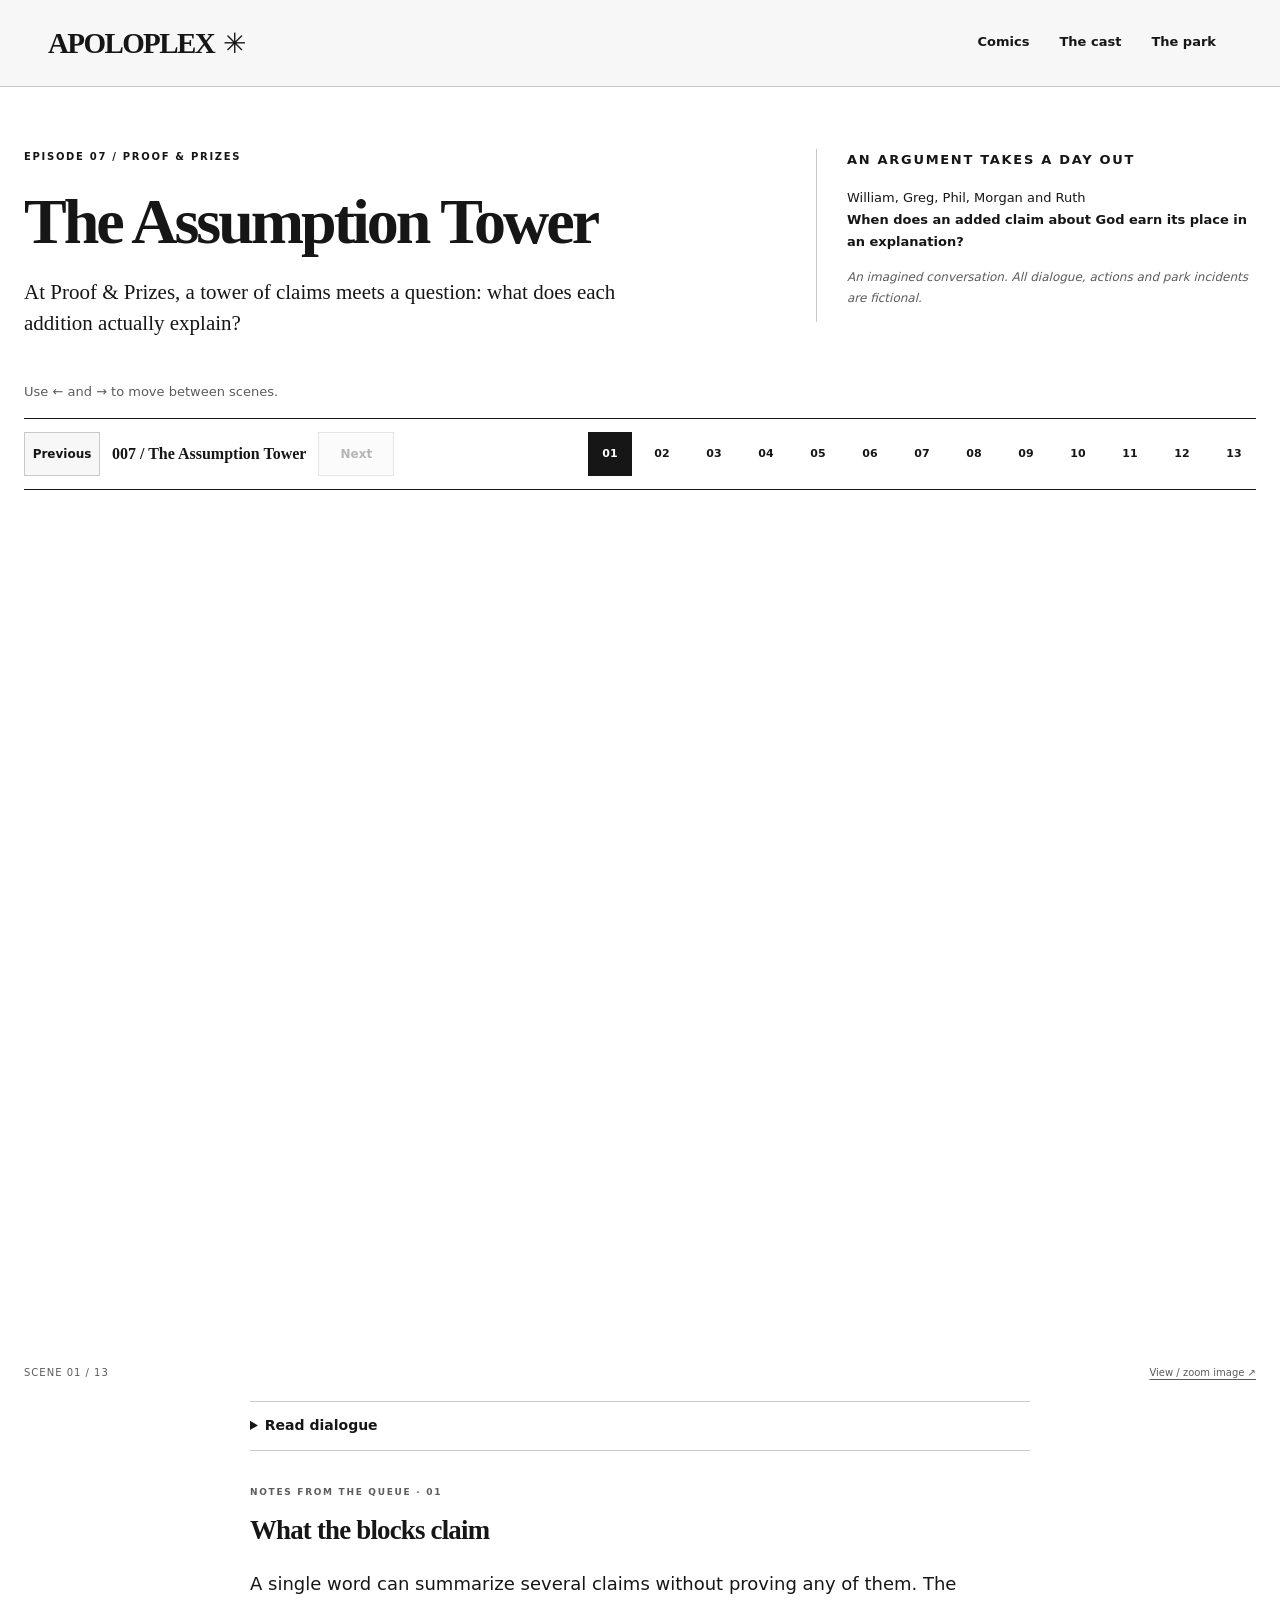
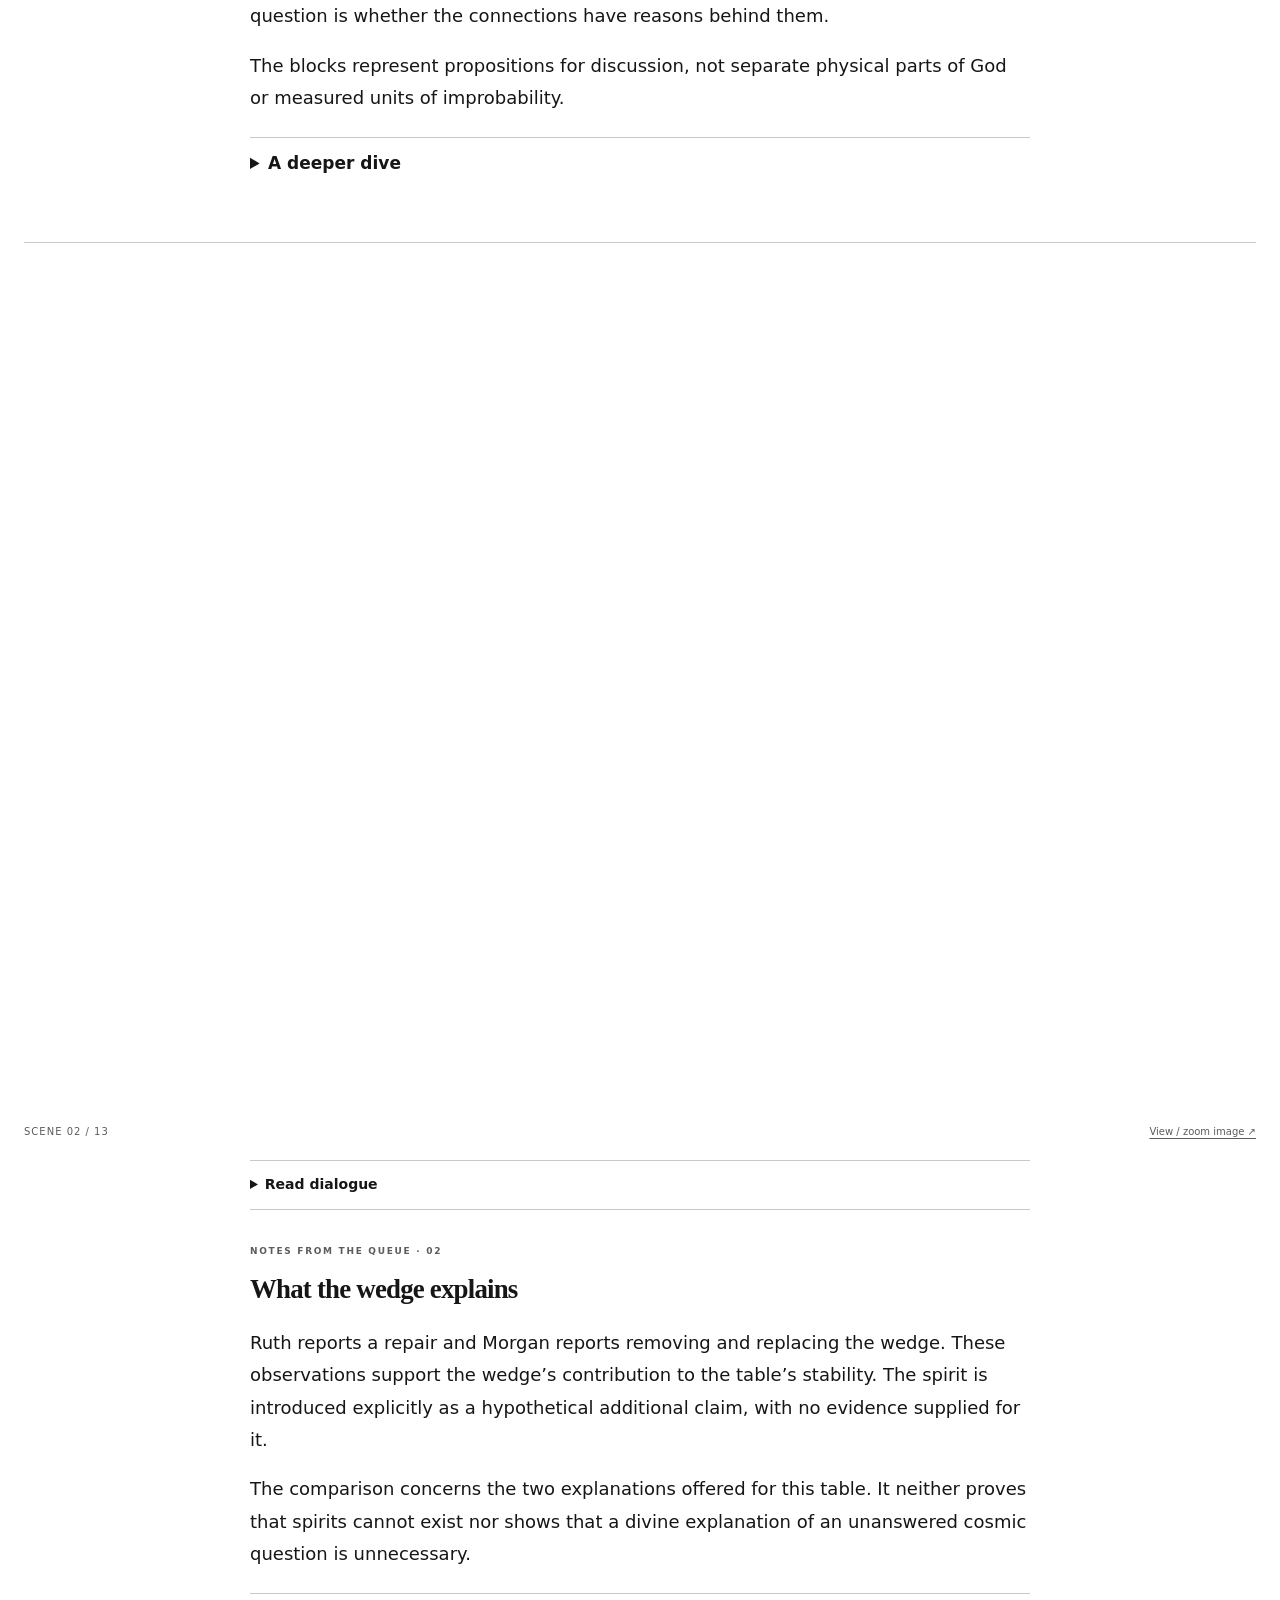
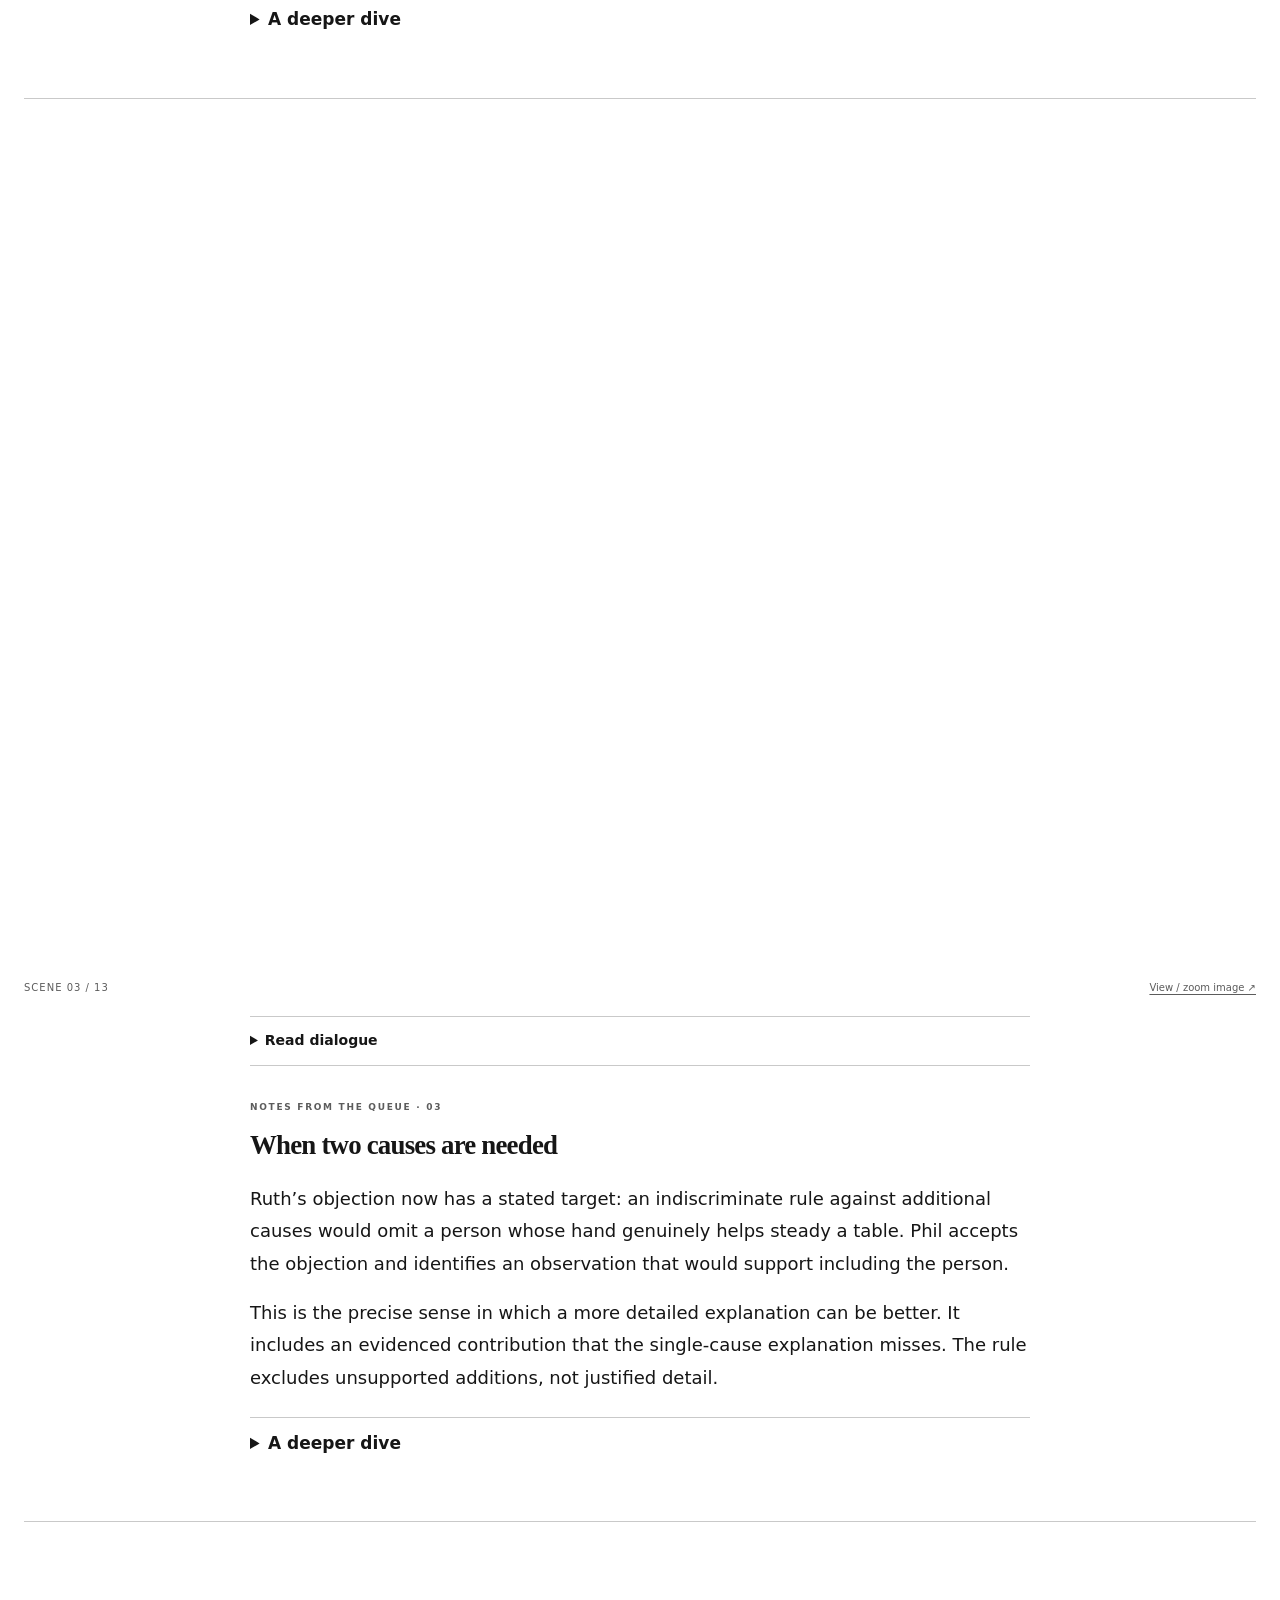
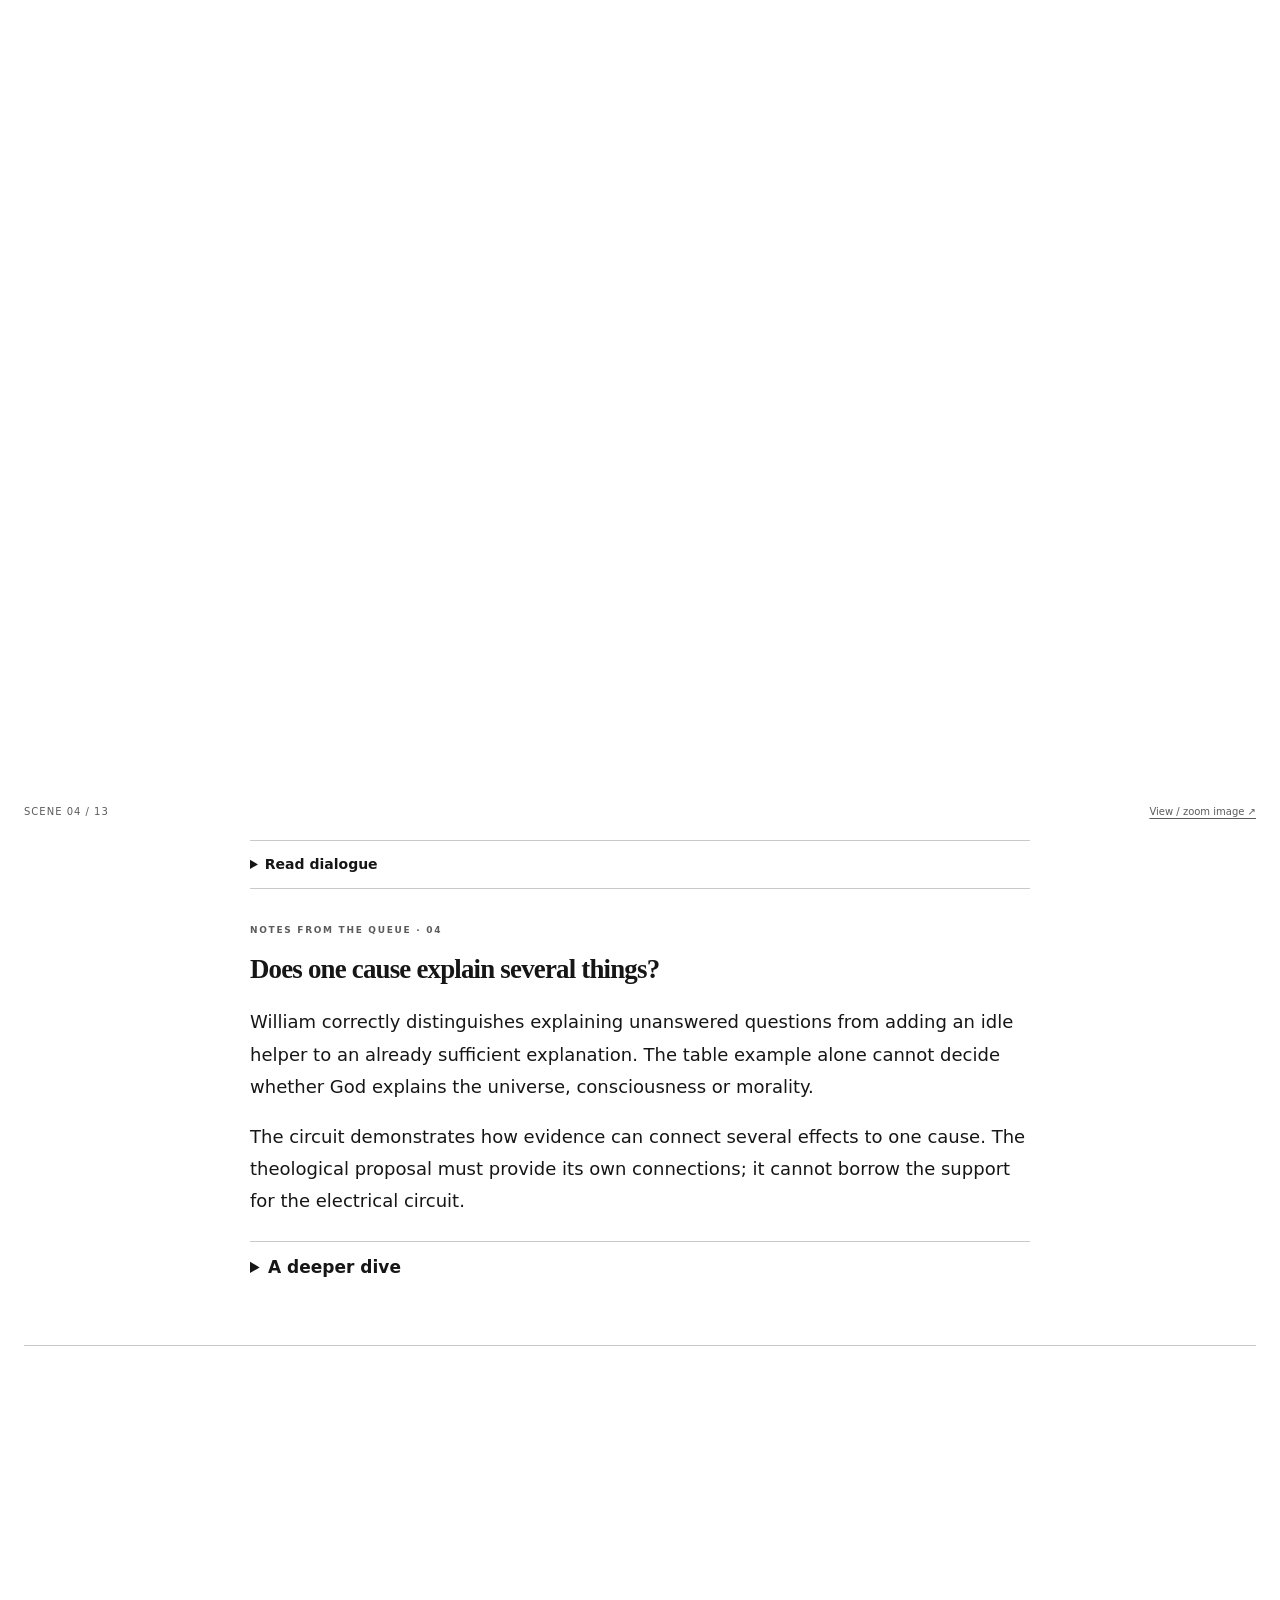
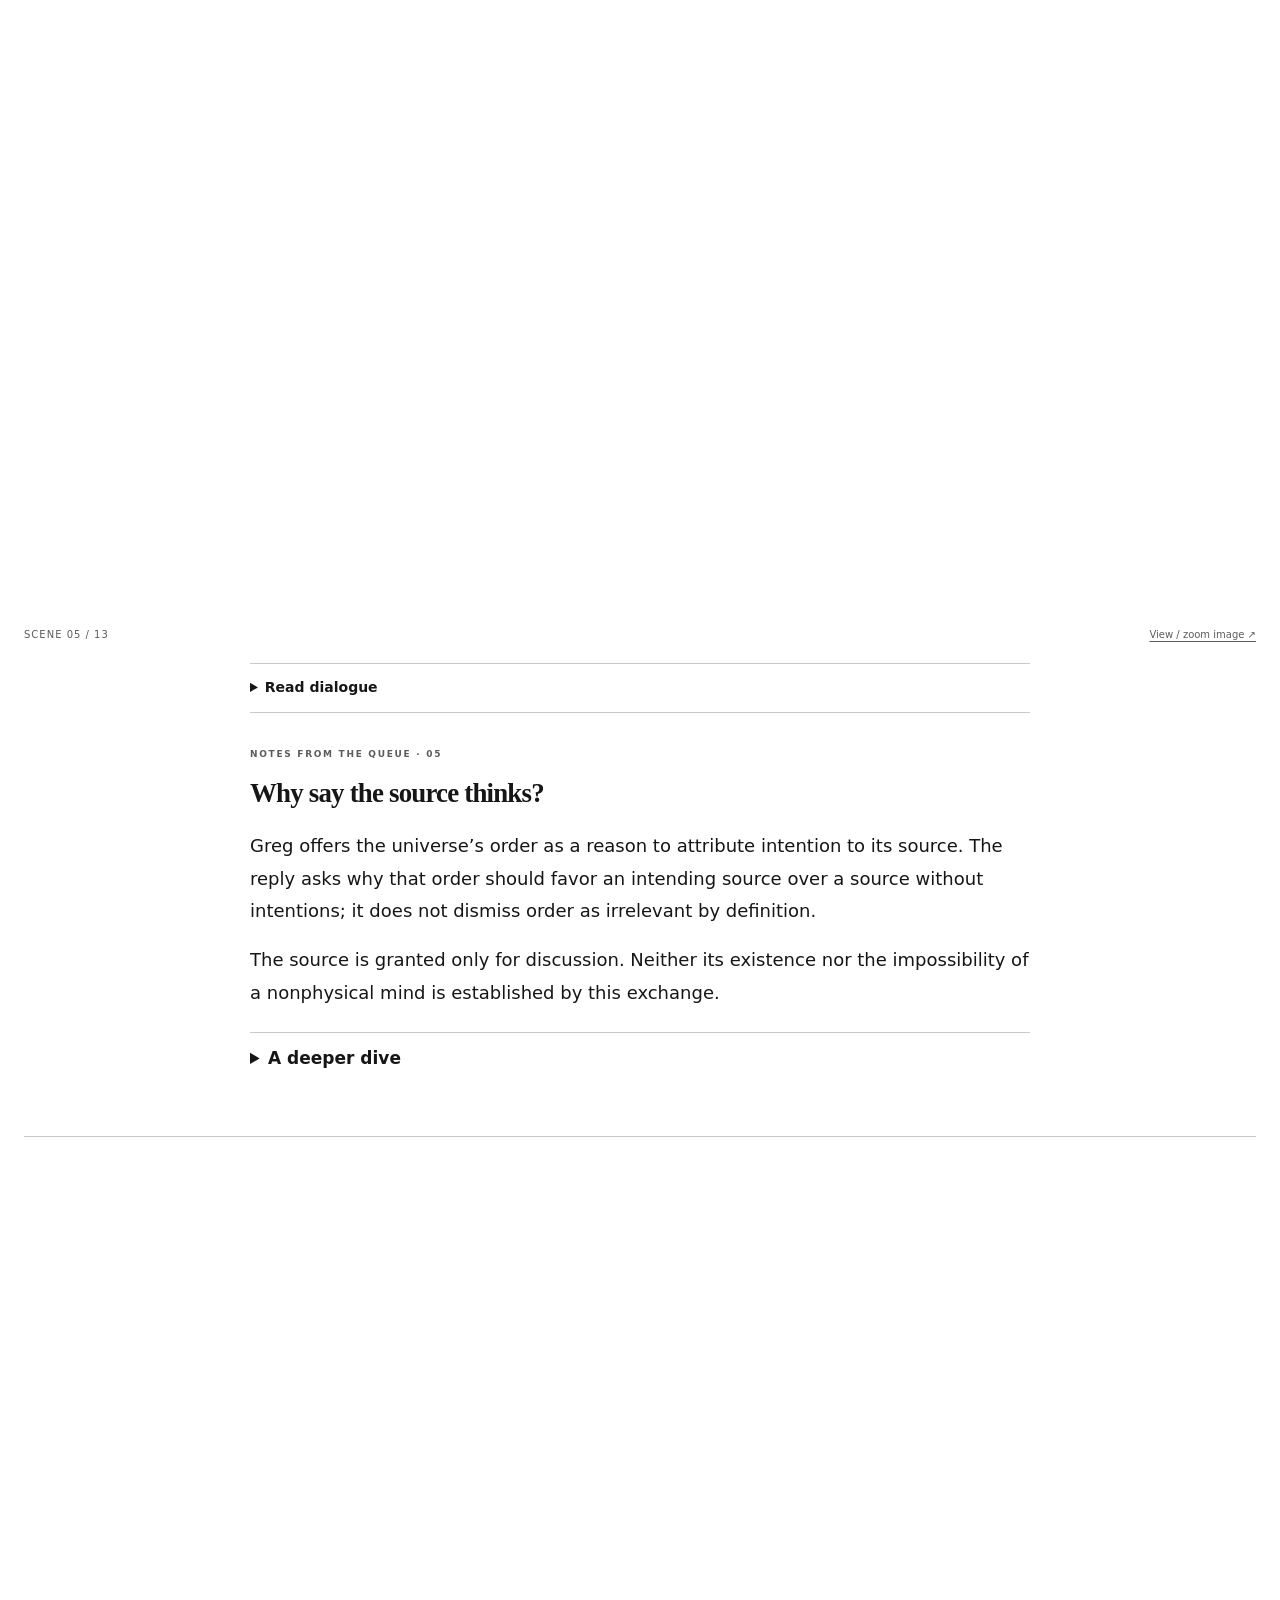
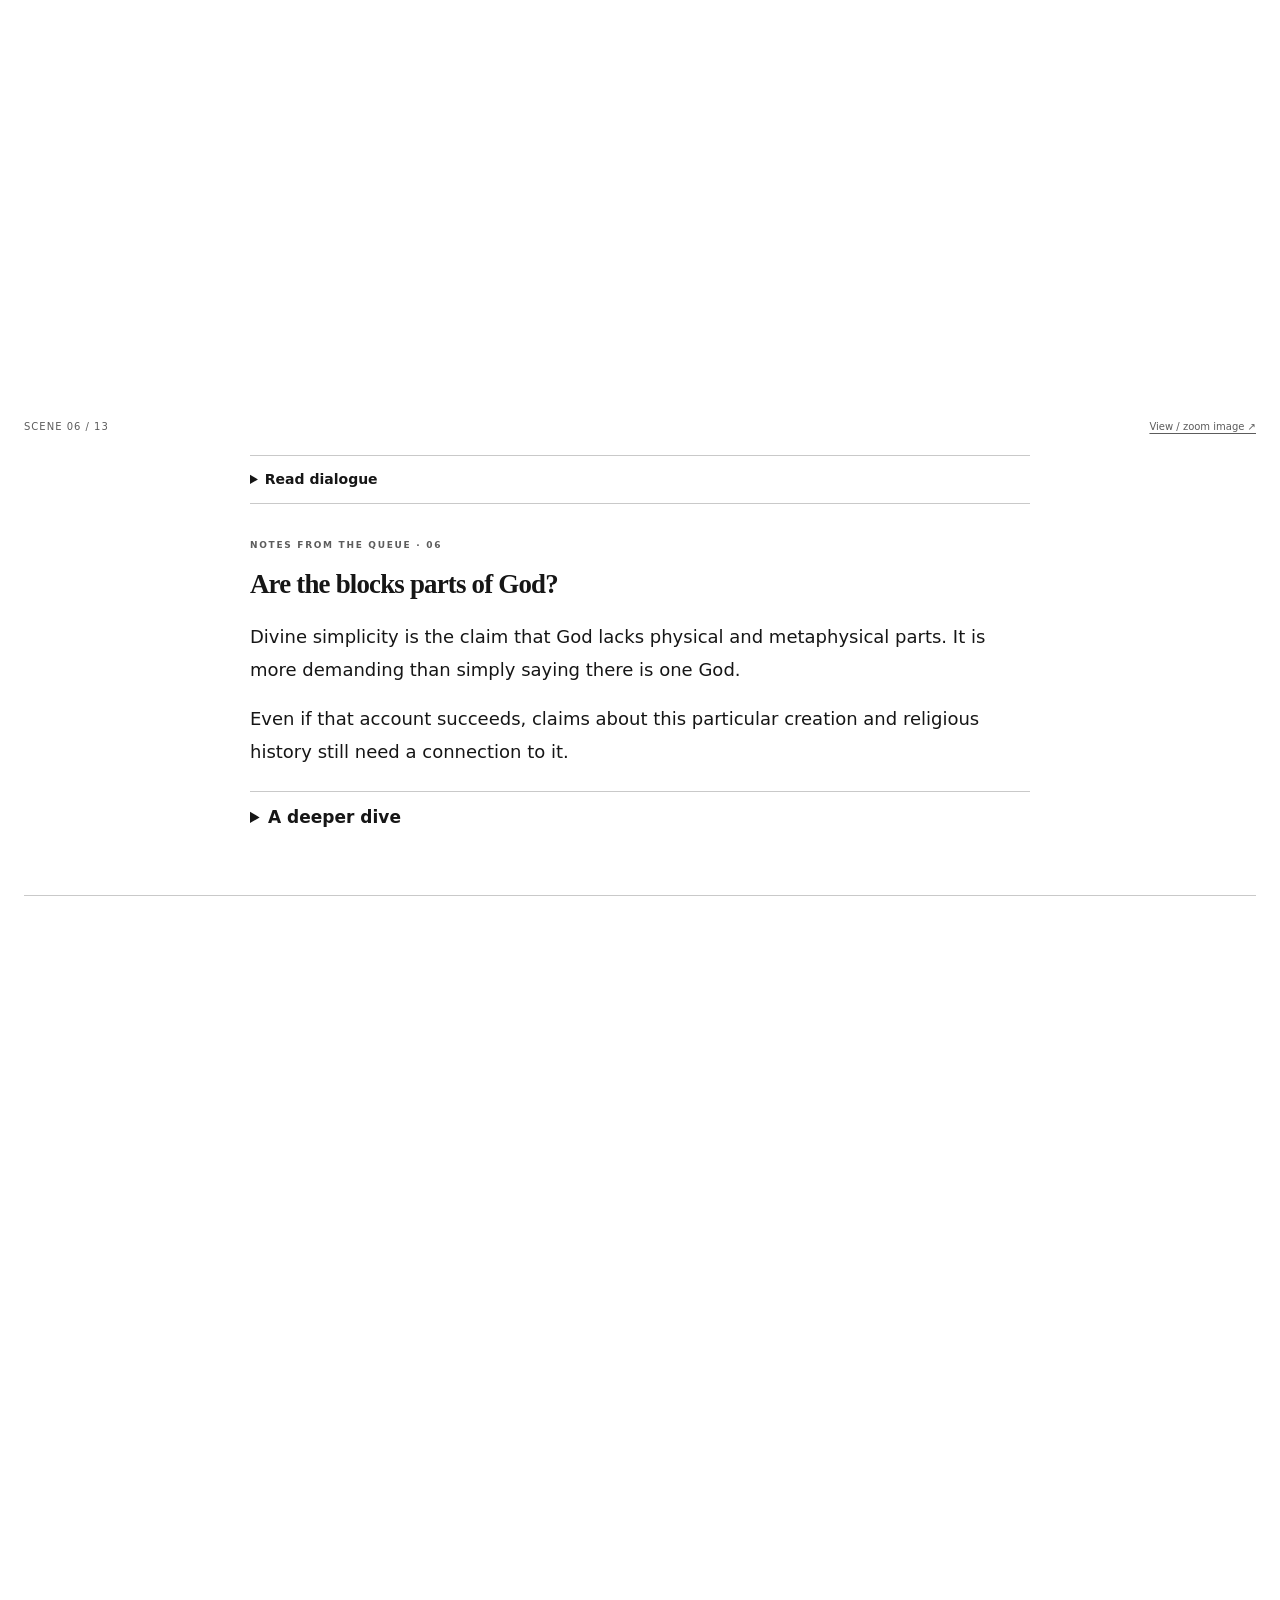
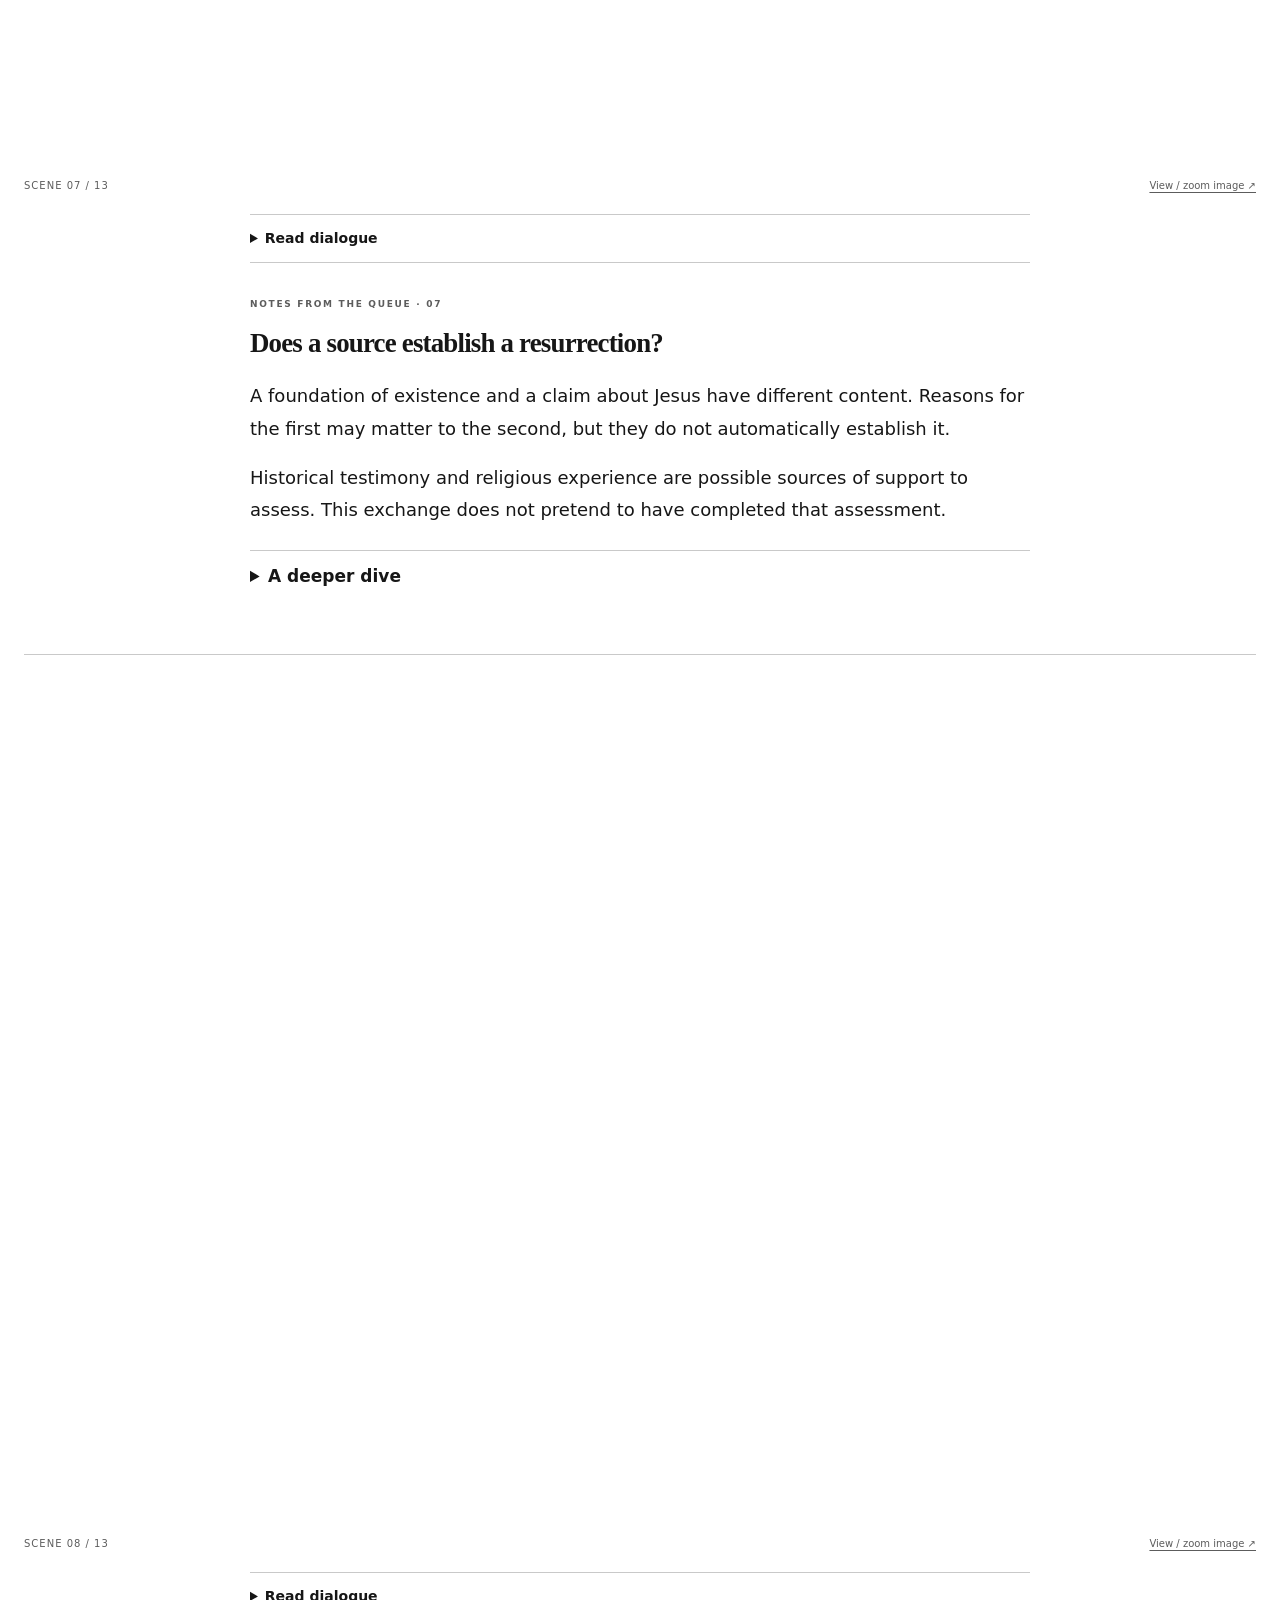
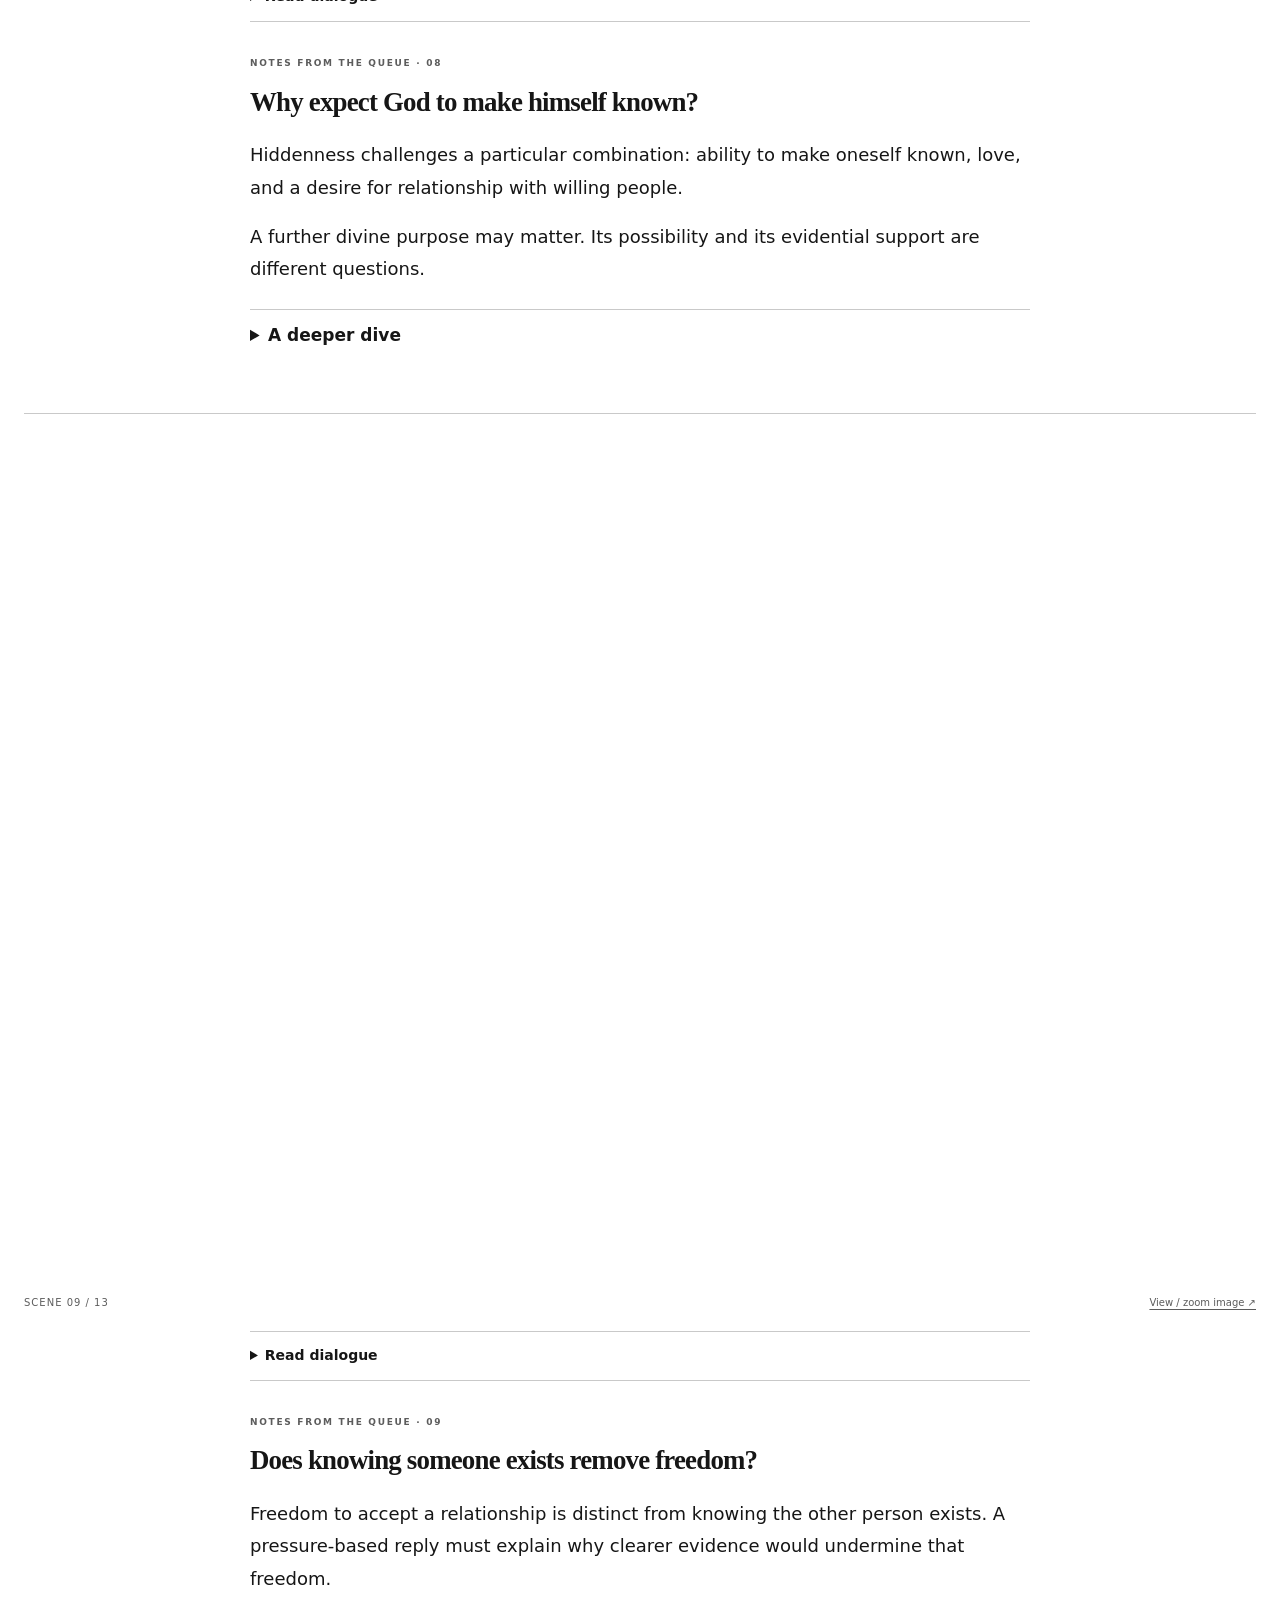
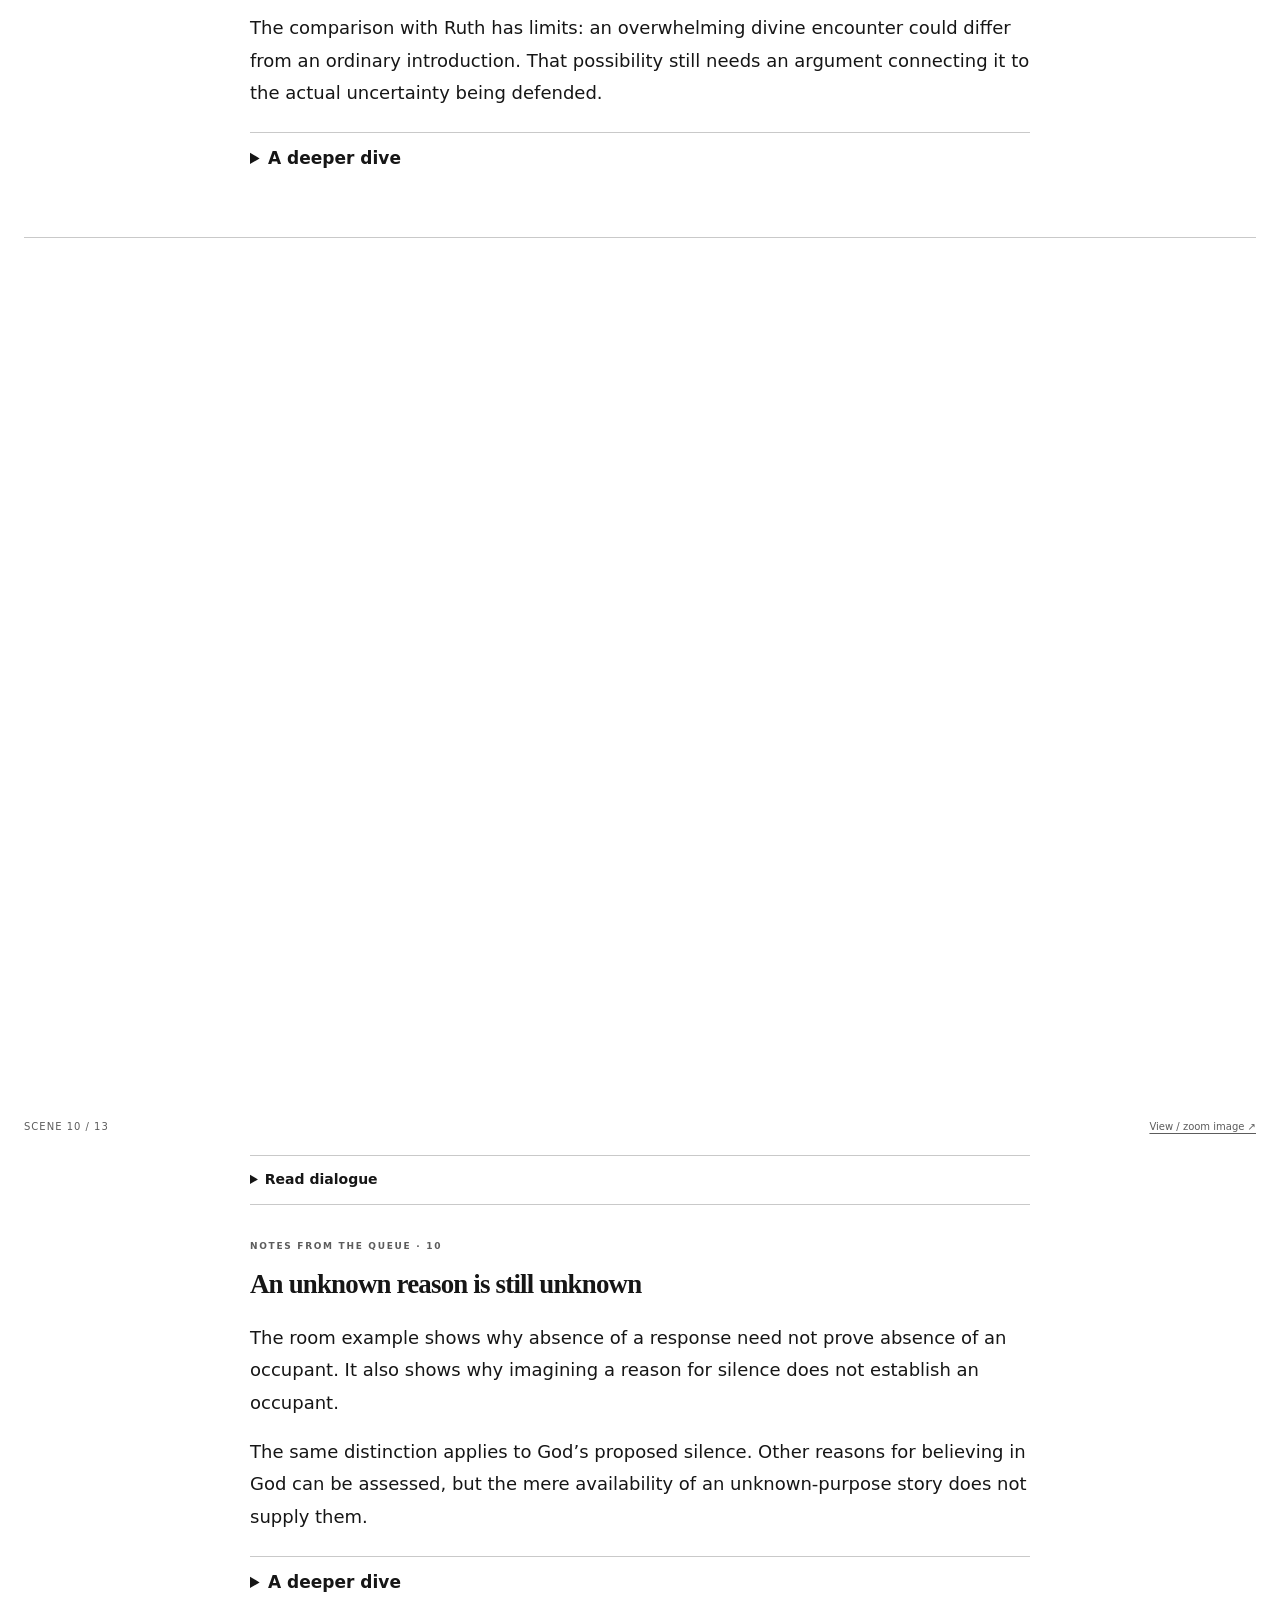
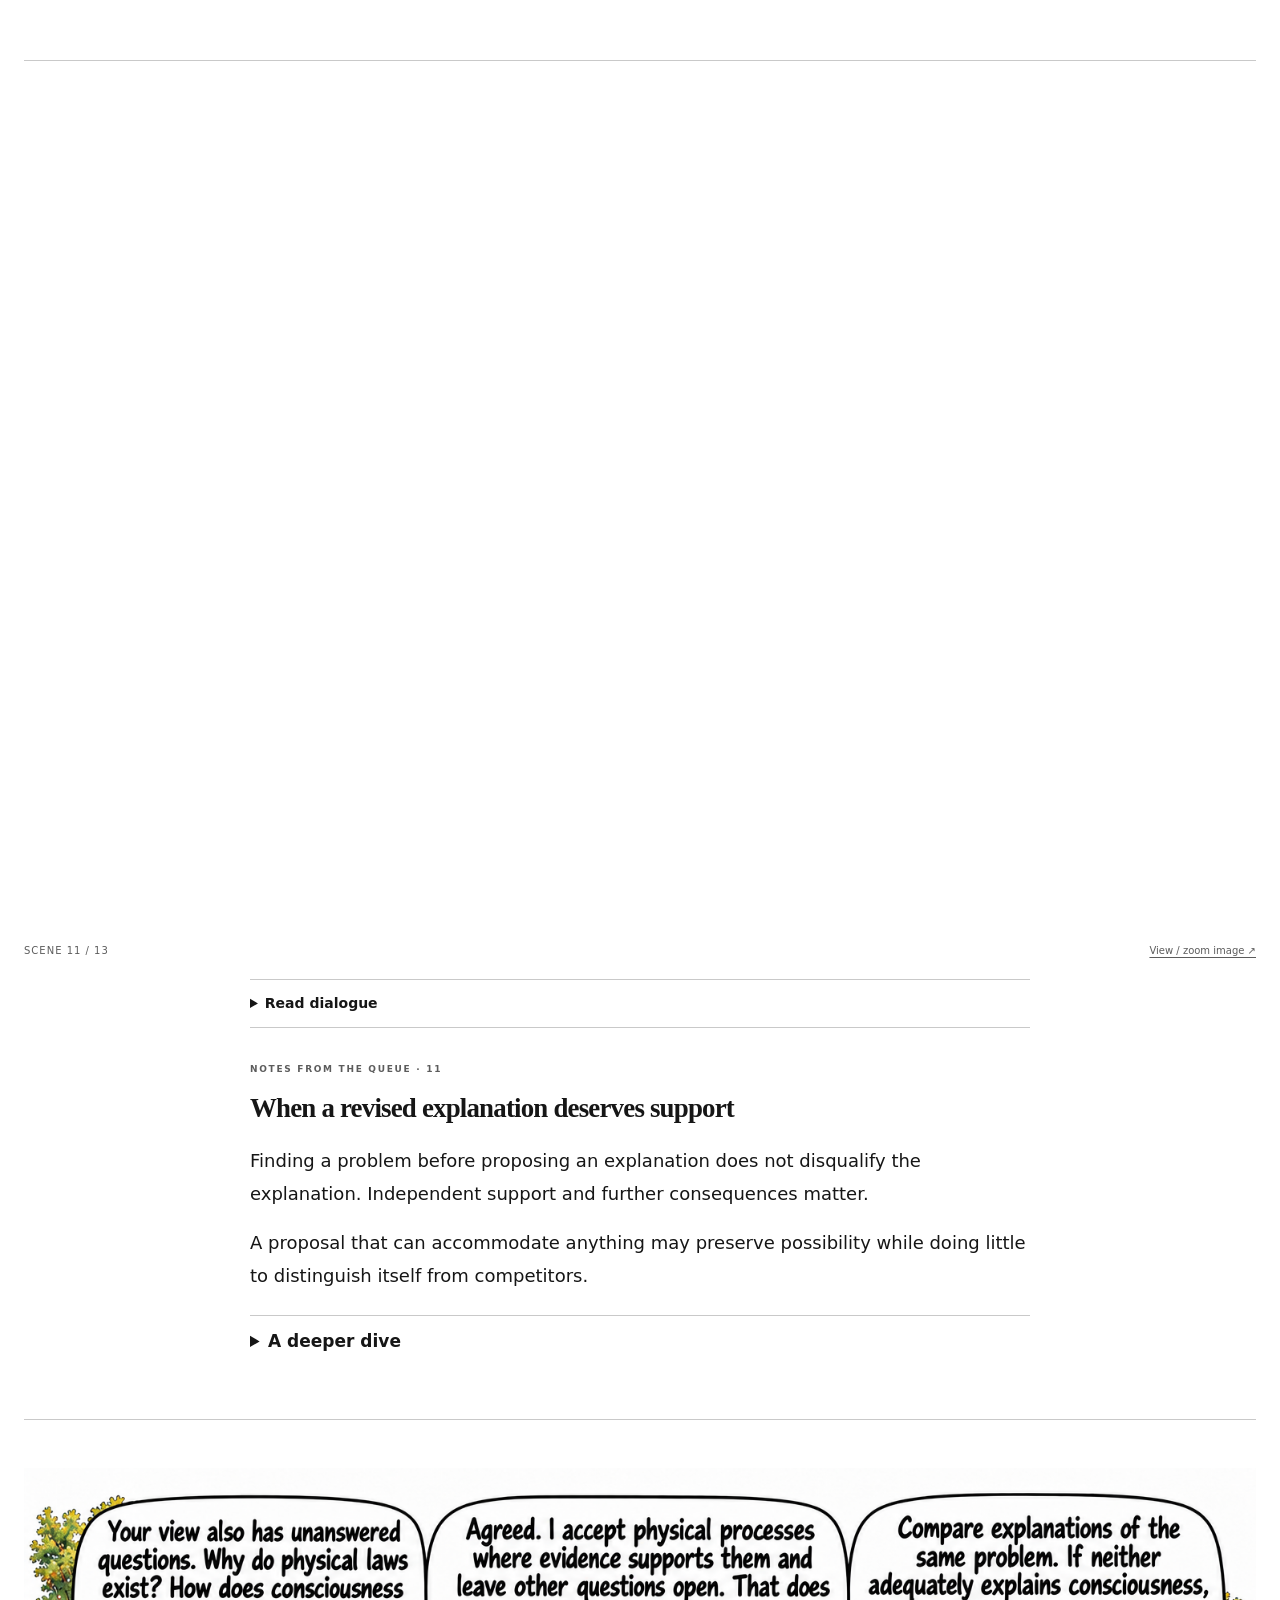
==== comics/the-assumption-tower/index.html @ b41fe8d2 "Complete and audit The Assumption Tower with thirteen scenes" ====
<!doctype html>
<html lang="en"><head><meta charset="utf-8"><meta name="viewport" content="width=device-width, initial-scale=1"><meta name="theme-color" content="#161616">
<title>The Assumption Tower — Apoloplex</title><meta name="description" content="At Proof &amp; Prizes, a tower of claims meets a question: what does each addition actually explain?">
<link rel="canonical" href="https://apoloplex.com/comics/the-assumption-tower/"><link rel="icon" href="/favicon.svg" type="image/svg+xml">
<meta property="og:type" content="article"><meta property="og:title" content="The Assumption Tower — Apoloplex"><meta property="og:description" content="At Proof &amp; Prizes, a tower of claims meets a question: what does each addition actually explain?"><meta property="og:url" content="https://apoloplex.com/comics/the-assumption-tower/"><meta property="og:image" content="https://apoloplex.com/assets/comics/the-assumption-tower/001-watercolor.webp"><meta name="twitter:card" content="summary_large_image">
<link rel="stylesheet" href="/style.css?v=audit2"><link rel="stylesheet" href="/reader.css?v=private-feedback2"><script src="/reader.js?v=audit2" defer></script></head>
<body id="top" class="comic-page"><a class="skip-link" href="#story">Skip to the comic</a>
<header class="masthead"><div class="header-inner"><a class="wordmark" href="/">APOLOPLEX<span aria-hidden="true">✳</span></a><nav aria-label="Main navigation"><a href="/#comics">Comics</a><a href="/#cast">The cast</a><a href="/#park">The park</a></nav></div></header>
<main class="comic-reader"><header class="episode-heading"><div><p class="eyebrow">Episode 07 / Proof &amp; Prizes</p><h1>The Assumption Tower</h1><p class="episode-deck">At Proof &amp; Prizes, a tower of claims meets a question: what does each addition actually explain?</p></div><div class="episode-context"><p class="eyebrow">An argument takes a day out</p><p>William, Greg, Phil, Morgan and Ruth<br><strong>When does an added claim about God earn its place in an explanation?</strong></p><p class="fiction-notice">An imagined conversation. All dialogue, actions and park incidents are fictional.</p></div></header>
<div class="reading-tools"><p>Use ← and → to move between scenes.</p><button type="button" id="resume-reading" hidden>Resume reading</button></div>
<div class="reader-guide"><div class="reader-episode-navigation" role="navigation" aria-label="Episode navigation"><a class="episode-step" rel="prev" href="/comics/the-floating-fortress/" aria-label="Previous episode: 006 / The Floating Fortress" title="Previous episode: 006 / The Floating Fortress">Previous</a><p class="reader-guide-title">007 / The Assumption Tower</p><button class="episode-step" type="button" disabled aria-label="No next episode">Next</button></div><nav aria-label="Jump to a scene"><a href="#scene-001" aria-label="Go to scene 1: What the blocks claim">01</a><a href="#scene-002" aria-label="Go to scene 2: What the wedge explains">02</a><a href="#scene-003" aria-label="Go to scene 3: When two causes are needed">03</a><a href="#scene-004" aria-label="Go to scene 4: Does one cause explain several things?">04</a><a href="#scene-005" aria-label="Go to scene 5: Why say the source thinks?">05</a><a href="#scene-006" aria-label="Go to scene 6: Are the blocks parts of God?">06</a><a href="#scene-007" aria-label="Go to scene 7: Does a source establish a resurrection?">07</a><a href="#scene-008" aria-label="Go to scene 8: Why expect God to make himself known?">08</a><a href="#scene-009" aria-label="Go to scene 9: Does knowing someone exists remove freedom?">09</a><a href="#scene-010" aria-label="Go to scene 10: An unknown reason is still unknown">10</a><a href="#scene-011" aria-label="Go to scene 11: When a revised explanation deserves support">11</a><a href="#scene-012" aria-label="Go to scene 12: Unanswered questions remain unanswered">12</a><a href="#scene-013" aria-label="Go to scene 13: What would justify another claim?">13</a></nav></div>
<article id="story" aria-label="The Assumption Tower, 13 scenes with explanatory notes"><section class="comic-row" id="scene-001" aria-labelledby="title-001">
<figure class="scene-art"><a class="scene-link" href="/assets/comics/the-assumption-tower/001-watercolor.webp" data-scene="001" aria-label="View and zoom scene 1: What the blocks claim" aria-describedby="description-001"><img src="/assets/comics/the-assumption-tower/001-watercolor-768w.webp?v=15b0790b3707" srcset="/assets/comics/the-assumption-tower/001-watercolor-768w.webp?v=15b0790b3707 768w, /assets/comics/the-assumption-tower/001-watercolor-1152w.webp?v=544db92c7dcf 1152w, /assets/comics/the-assumption-tower/001-watercolor.webp 1536w" sizes="(max-width: 500px) calc(100vw - 24px), (max-width: 1100px) calc(100vw - 40px), 1536px" width="1536" height="1024" alt="Scene 1: What the blocks claim. Ruth at left asks about the display with open palms. William holds notes and gestures toward six labeled wooden blocks; Phil at right holds an open notebook and raises an open hand. The blocks stand on a wooden folding table beside a THE ASSUMPTION TOWER placard, with the crowded Proof &amp; Prizes booth and rides behind them." fetchpriority="high" decoding="async"></a><figcaption><span>SCENE 01 / 13</span><a href="/assets/comics/the-assumption-tower/001-watercolor.webp" data-scene="001">View / zoom image ↗</a></figcaption></figure>
<details class="scene-transcript scene-dialogue"><summary>Read dialogue</summary><p class="scene-description" id="description-001">Ruth at left asks about the display with open palms. William holds notes and gestures toward six labeled wooden blocks; Phil at right holds an open notebook and raises an open hand. The blocks stand on a wooden folding table beside a THE ASSUMPTION TOWER placard, with the crowded Proof &amp; Prizes booth and rides behind them.</p><div class="transcript"><p><strong>Ruth:</strong> I’m a Christian, but I don’t understand your display. What does each block claim about God?</p><p><strong>William:</strong> Reality has a source. That source is a mind with unlimited power and knowledge, and perfect goodness. This God created our universe, wants a relationship with us, and revealed himself through Jesus. The blocks list those Christian claims.</p><p><strong>Phil:</strong> I’m not a believer. Even if we establish that reality has a source, why conclude that the source thinks, is perfectly good, or revealed himself through Jesus? Each conclusion needs support. Listing the claims together does not establish the connections between them.</p></div></details>
<div class="scene-notes"><p class="eyebrow">Notes from the queue · 01</p><h2 id="title-001">What the blocks claim</h2><p>A single word can summarize several claims without proving any of them. The question is whether the connections have reasons behind them.</p><p>The blocks represent propositions for discussion, not separate physical parts of God or measured units of improbability.</p><details class="deeper-dive"><summary>A deeper dive</summary><div class="deeper-dive-content"><section class="argument-block"><h3>One name, several commitments</h3><p>The Christian claim being discussed includes more than an unidentified cause of the universe. It attributes thought, power, goodness, creative action and a particular relationship with humanity. Those claims may be connected by arguments. Their connection must nevertheless be shown; a familiar name cannot make every step an agreed premise.</p><p>The useful question is what a proposed addition explains and how we would have reason to accept it. That question leaves room for philosophical reasoning, historical evidence and personal experience as well as repeatable experiments. Different kinds of support must still bear on the particular conclusion being drawn.</p></section><section class="argument-block"><h3>A tower is not a probability calculation</h3><p>The six blocks are labels for discussion, not physical parts of God or units in a probability calculation. Several claims might follow from one strong principle. Their number therefore measures neither the probability of Christianity nor the number of independent assumptions in any particular theology. The later exchange about divine simplicity addresses that distinction directly.</p><p>The skeptical challenge is conditional: if a serious alternative explains the same observations without an extra claim, and the claim adds no supported explanatory advantage, withholding it is reasonable. Establishing that condition requires comparison. It cannot be read off the shape of a toy.</p></section></div></details></div>
</section><section class="comic-row" id="scene-002" aria-labelledby="title-002">
<figure class="scene-art"><a class="scene-link" href="/assets/comics/the-assumption-tower/002-watercolor.webp" data-scene="002" aria-label="View and zoom scene 2: What the wedge explains" aria-describedby="description-002"><img src="/assets/comics/the-assumption-tower/002-watercolor-768w.webp?v=3eb1b04690af" srcset="/assets/comics/the-assumption-tower/002-watercolor-768w.webp?v=3eb1b04690af 768w, /assets/comics/the-assumption-tower/002-watercolor-1152w.webp?v=f1e718adbe2a 1152w, /assets/comics/the-assumption-tower/002-watercolor.webp 1536w" sizes="(max-width: 500px) calc(100vw - 24px), (max-width: 1100px) calc(100vw - 40px), 1536px" width="1536" height="1024" alt="Scene 2: What the wedge explains. Ruth kneels beside a wooden folding table with one hand on the paving. A wooden wedge supports its near-right metal foot. Morgan stands behind the table with her hands withdrawn; Phil kneels opposite, holding a closed black notebook and opening his other palm toward the repair. Six upright blocks read, from bottom to top, SOURCE, MIND, PERFECT, CREATOR, RELATIONSHIP and CHRISTIANITY. A small placard reads THE ASSUMPTION TOWER. The colorful Proof &amp; Prizes booth and rides fill the background." loading="lazy" decoding="async"></a><figcaption><span>SCENE 02 / 13</span><a href="/assets/comics/the-assumption-tower/002-watercolor.webp" data-scene="002">View / zoom image ↗</a></figcaption></figure>
<details class="scene-transcript scene-dialogue"><summary>Read dialogue</summary><p class="scene-description" id="description-002">Ruth kneels beside a wooden folding table with one hand on the paving. A wooden wedge supports its near-right metal foot. Morgan stands behind the table with her hands withdrawn; Phil kneels opposite, holding a closed black notebook and opening his other palm toward the repair. Six upright blocks read, from bottom to top, SOURCE, MIND, PERFECT, CREATOR, RELATIONSHIP and CHRISTIANITY. A small placard reads THE ASSUMPTION TOWER. The colorful Proof &amp; Prizes booth and rides fill the background.</p><div class="transcript"><p><strong>Ruth:</strong> The table rocked because one foot did not reach the paving. I put this wedge underneath, and the rocking stopped.</p><p><strong>Morgan:</strong> I removed the wedge: the rocking returned. I replaced it: the rocking stopped. Suppose I also claim that an invisible spirit helps keep the table steady. Those observations give us no reason to add that helper.</p><p><strong>Phil:</strong> The wedge explains the change we checked. Adding a spirit has explained nothing further here. Parsimony means leaving out an unnecessary assumption when the explanation works just as well without it. That does not prove spirits are impossible.</p></div></details>
<div class="scene-notes"><p class="eyebrow">Notes from the queue · 02</p><h2 id="title-002">What the wedge explains</h2><p>Ruth reports a repair and Morgan reports removing and replacing the wedge. These observations support the wedge’s contribution to the table’s stability. The spirit is introduced explicitly as a hypothetical additional claim, with no evidence supplied for it.</p><p>The comparison concerns the two explanations offered for this table. It neither proves that spirits cannot exist nor shows that a divine explanation of an unanswered cosmic question is unnecessary.</p><details class="deeper-dive"><summary>A deeper dive</summary><div class="deeper-dive-content"><section class="argument-block"><h3>What was checked</h3><p>The observation to explain is the change in the table’s stability. A gap under one foot made the table rock. Filling the gap stopped the rocking; removing and replacing the wedge reproduced the change. Within this fictional demonstration, the condition and intervention give the group a concrete reason to accept the wedge’s contribution.</p><p>The competing proposal adds that an invisible spirit also helps. As stated, it supplies no independent evidence, no different result to check and no previously unexplained observation. Merely attaching the spirit to the successful wedge explanation does not transfer evidential support to the added helper.</p></section><section class="argument-block"><h3>The comparison has a limited scope</h3><p>The conclusion is to withhold the extra claim on the reasons supplied. It is not a demonstration that spirits are logically impossible. A new observation or an independently supported account of a second cause could change the assessment, as the next exchange makes clear.</p><p>The argument also does not settle whether God could explain the origin or nature of the universe. Those are different questions, and the group has not supplied a complete rival explanation of them. Applying parsimony requires naming the problem and checking what the actual competing explanations achieve.</p></section></div></details></div>
</section><section class="comic-row" id="scene-003" aria-labelledby="title-003">
<figure class="scene-art"><a class="scene-link" href="/assets/comics/the-assumption-tower/003-watercolor.webp" data-scene="003" aria-label="View and zoom scene 3: When two causes are needed" aria-describedby="description-003"><img src="/assets/comics/the-assumption-tower/003-watercolor-768w.webp?v=f5a27e4438d4" srcset="/assets/comics/the-assumption-tower/003-watercolor-768w.webp?v=f5a27e4438d4 768w, /assets/comics/the-assumption-tower/003-watercolor-1152w.webp?v=d1e5750ef1ca 1152w, /assets/comics/the-assumption-tower/003-watercolor.webp 1536w" sizes="(max-width: 500px) calc(100vw - 24px), (max-width: 1100px) calc(100vw - 40px), 1536px" width="1536" height="1024" alt="Scene 3: When two causes are needed. Ruth stands at left with one hand at her hip and the other palm hovering well above a plain folding table without touching it. Phil stands in the center holding a black notebook and opening his other palm; Morgan stands at right with one hand at her hip and her other palm open. Six wooden blocks form a vertical tower labeled SOURCE, MIND, PERFECT, CREATOR, RELATIONSHIP and CHRISTIANITY from bottom to top. A single triangular wooden wedge supports the table’s near-right metal foot on the paving. The Proof &amp; Prizes booth, toys, bottles, rings, rides and park visitors fill the background. Three balloons read Ruth, Phil, then Morgan." loading="lazy" decoding="async"></a><figcaption><span>SCENE 03 / 13</span><a href="/assets/comics/the-assumption-tower/003-watercolor.webp" data-scene="003">View / zoom image ↗</a></figcaption></figure>
<details class="scene-transcript scene-dialogue"><summary>Read dialogue</summary><p class="scene-description" id="description-003">Ruth stands at left with one hand at her hip and the other palm hovering well above a plain folding table without touching it. Phil stands in the center holding a black notebook and opening his other palm; Morgan stands at right with one hand at her hip and her other palm open. Six wooden blocks form a vertical tower labeled SOURCE, MIND, PERFECT, CREATOR, RELATIONSHIP and CHRISTIANITY from bottom to top. A single triangular wooden wedge supports the table’s near-right metal foot on the paving. The Proof &amp; Prizes booth, toys, bottles, rings, rides and park visitors fill the background. Three balloons read Ruth, Phil, then Morgan.</p><div class="transcript"><p><strong>Ruth:</strong> Suppose the wedge only reduced the rocking, and someone also held the table still. Would you leave out the person to keep the explanation simple?</p><p><strong>Phil:</strong> No. If removing their hand made the table rock even with the wedge in place, that would support their contribution. We would have a reason to include both the wedge and the person.</p><p><strong>Morgan:</strong> So an explanation involving two causes can be better than one involving a single cause. What matters is whether the second cause has support and explains something the first cannot explain alone. The imaginary spirit had neither advantage in our example.</p></div></details>
<div class="scene-notes"><p class="eyebrow">Notes from the queue · 03</p><h2 id="title-003">When two causes are needed</h2><p>Ruth’s objection now has a stated target: an indiscriminate rule against additional causes would omit a person whose hand genuinely helps steady a table. Phil accepts the objection and identifies an observation that would support including the person.</p><p>This is the precise sense in which a more detailed explanation can be better. It includes an evidenced contribution that the single-cause explanation misses. The rule excludes unsupported additions, not justified detail.</p><details class="deeper-dive"><summary>A deeper dive</summary><div class="deeper-dive-content"><section class="argument-block"><h3>Why include a second cause?</h3><p>Ruth changes the conditions explicitly. In her hypothetical case the wedge reduces the rocking but a person’s hand is also needed to keep the table still. An account that mentions only the wedge would leave part of the result unexplained. Removing the hand while leaving the wedge in place could reveal that additional contribution.</p><p>Phil therefore accepts a two-cause explanation when the proposed contribution has support. The number of causes is not a truth test. The relevant comparison asks whether omitting the second cause loses explanatory success or conflicts with the evidence. Here, by hypothesis, it would.</p></section><section class="argument-block"><h3>Evidence need not be direct sight</h3><p>The hand is easy to see, but visibility is not the general rule. Causes can be supported indirectly through their effects, sound reasoning or other evidence. A hidden cause is not automatically an unnecessary cause, and a visible object is not automatically responsible for an observed result.</p><p>The earlier spirit claim was unsupported as presented, rather than disqualified simply for being invisible. A theological explanation deserves assessment of its own arguments and evidence. The table example establishes a standard of justification; it does not perform that assessment for every possible claim about God.</p></section></div></details></div>
</section><section class="comic-row" id="scene-004" aria-labelledby="title-004">
<figure class="scene-art"><a class="scene-link" href="/assets/comics/the-assumption-tower/004-watercolor.webp" data-scene="004" aria-label="View and zoom scene 4: Does one cause explain several things?" aria-describedby="description-004"><img src="/assets/comics/the-assumption-tower/004-watercolor-768w.webp?v=a0deb9a070f7" srcset="/assets/comics/the-assumption-tower/004-watercolor-768w.webp?v=a0deb9a070f7 768w, /assets/comics/the-assumption-tower/004-watercolor-1152w.webp?v=4e752ff0a159 1152w, /assets/comics/the-assumption-tower/004-watercolor.webp 1536w" sizes="(max-width: 500px) calc(100vw - 24px), (max-width: 1100px) calc(100vw - 40px), 1536px" width="1536" height="1024" alt="Scene 4: Does one cause explain several things?. William at left points beside an OFF switch on a board with three unlit lamps and a battery. Morgan opens a palm above the shared wire. Phil holds an open black notebook and responds with an open hand. Plush prizes, bottle rows and distant rides fill the park behind them." loading="lazy" decoding="async"></a><figcaption><span>SCENE 04 / 13</span><a href="/assets/comics/the-assumption-tower/004-watercolor.webp" data-scene="004">View / zoom image ↗</a></figcaption></figure>
<details class="scene-transcript scene-dialogue"><summary>Read dialogue</summary><p class="scene-description" id="description-004">William at left points beside an OFF switch on a board with three unlit lamps and a battery. Morgan opens a palm above the shared wire. Phil holds an open black notebook and responds with an open hand. Plush prizes, bottle rows and distant rides fill the park behind them.</p><div class="transcript"><p><strong>William:</strong> Christians propose God to explain why a universe exists, why we are conscious, and why moral duties bind us. God is not a spare helper added to an already complete explanation. One divine mind might answer all three questions, just as one circuit powers these three lamps.</p><p><strong>Morgan:</strong> We traced their shared wire and switched all three off together. That supports the circuit explanation. What reasons support a divine mind as the answer to those three questions?</p><p><strong>Phil:</strong> If the God explanation supplies those connections, that counts in its favor. Saying God explains all three states a proposal. We still need the arguments that show how he explains them.</p></div></details>
<div class="scene-notes"><p class="eyebrow">Notes from the queue · 04</p><h2 id="title-004">Does one cause explain several things?</h2><p>William correctly distinguishes explaining unanswered questions from adding an idle helper to an already sufficient explanation. The table example alone cannot decide whether God explains the universe, consciousness or morality.</p><p>The circuit demonstrates how evidence can connect several effects to one cause. The theological proposal must provide its own connections; it cannot borrow the support for the electrical circuit.</p><details class="deeper-dive"><summary>A deeper dive</summary><div class="deeper-dive-content"><section class="argument-block"><h3>When one explanation does more</h3><p>Unification means explaining several things through a shared cause or principle. It can reduce the number of unrelated assumptions a view needs. William therefore raises a serious objection to any rule that simply penalizes every added entity: one well-supported addition could replace several poorly connected explanations.</p><p>The lamp circuit works because the shared connection is more than a description. It can be traced, and the joint response to the switch fits the common-circuit account. A different case might establish a connection through historical traces or a philosophical derivation. The relevant feature is the support for the connection, not the presence of a literal wire.</p></section><section class="argument-block"><h3>Scope is an invitation to demonstrate the links</h3><p>Theism may propose a common explanation of the universe, consciousness and moral obligation. Its breadth becomes an advantage insofar as a specified account of the divine nature makes those features understandable together and does so better than alternatives. Merely assigning each feature to an unrestricted divine choice leaves open why those choices, rather than many others, should be expected.</p><p>This scene does not show that no such case can succeed. Nor does it assume that naturalistic accounts have already explained all three features. It identifies the work required before a broad proposal can claim the evidential credit of an established unifying explanation.</p></section></div></details></div>
</section><section class="comic-row" id="scene-005" aria-labelledby="title-005">
<figure class="scene-art"><a class="scene-link" href="/assets/comics/the-assumption-tower/005-watercolor.webp" data-scene="005" aria-label="View and zoom scene 5: Why say the source thinks?" aria-describedby="description-005"><img src="/assets/comics/the-assumption-tower/005-watercolor-768w.webp?v=7b2af0000af7" srcset="/assets/comics/the-assumption-tower/005-watercolor-768w.webp?v=7b2af0000af7 768w, /assets/comics/the-assumption-tower/005-watercolor-1152w.webp?v=ab6c76803797 1152w, /assets/comics/the-assumption-tower/005-watercolor.webp 1536w" sizes="(max-width: 500px) calc(100vw - 24px), (max-width: 1100px) calc(100vw - 40px), 1536px" width="1536" height="1024" alt="Scene 5: Why say the source thinks?. Greg sits at left with one palm open and the other hand on a plain folding table. Phil sits in the center holding a black notebook and raising an open palm. Morgan sits at right with her chin resting on one hand and her other hand on the tabletop. Six wooden blocks form a vertical tower labeled SOURCE, MIND, PERFECT, CREATOR, RELATIONSHIP and CHRISTIANITY from bottom to top. The four balloons read across the top row Greg, Phil, then across the lower row Greg, Morgan. Proof &amp; Prizes, stuffed prizes, bottles, rides and passing visitors fill the background." loading="lazy" decoding="async"></a><figcaption><span>SCENE 05 / 13</span><a href="/assets/comics/the-assumption-tower/005-watercolor.webp" data-scene="005">View / zoom image ↗</a></figcaption></figure>
<details class="scene-transcript scene-dialogue"><summary>Read dialogue</summary><p class="scene-description" id="description-005">Greg sits at left with one palm open and the other hand on a plain folding table. Phil sits in the center holding a black notebook and raising an open palm. Morgan sits at right with her chin resting on one hand and her other hand on the tabletop. Six wooden blocks form a vertical tower labeled SOURCE, MIND, PERFECT, CREATOR, RELATIONSHIP and CHRISTIANITY from bottom to top. The four balloons read across the top row Greg, Phil, then across the lower row Greg, Morgan. Proof &amp; Prizes, stuffed prizes, bottles, rides and passing visitors fill the background.</p><div class="transcript"><p><strong>Greg:</strong> Suppose we establish that something beyond the universe caused it to exist. A mind, existing without a brain, could choose to create it. That would explain why there is a universe.</p><p><strong>Phil:</strong> A mind’s ability to create does not show that it created anything. What supports a thinking creator over a cause without intentions? Establishing a cause would not settle that question.</p><p><strong>Greg:</strong> The universe’s order suggests a purpose, and a purpose requires a mind.</p><p><strong>Morgan:</strong> But order and purpose are different claims. Why is this order more to be expected from a mind than from a cause without intentions? We need that comparison before treating order as evidence of a purpose.</p></div></details>
<div class="scene-notes"><p class="eyebrow">Notes from the queue · 05</p><h2 id="title-005">Why say the source thinks?</h2><p>Greg offers the universe’s order as a reason to attribute intention to its source. The reply asks why that order should favor an intending source over a source without intentions; it does not dismiss order as irrelevant by definition.</p><p>The source is granted only for discussion. Neither its existence nor the impossibility of a nonphysical mind is established by this exchange.</p><details class="deeper-dive"><summary>A deeper dive</summary><div class="deeper-dive-content"><section class="argument-block"><h3>A possible mind and a supported mind</h3><p>The group provisionally grants a cause beyond the universe to isolate a further question: what makes that cause a mind? Proposing that it could choose creation describes one candidate explanation. It does not, without more reasoning, exclude a source that does not think.</p><p>Greg supplies a proposed reason: the universe’s order suggests purpose. Morgan identifies the comparison needed to evaluate that suggestion. Why would the relevant kind of order be better explained or more expected if its source had intentions? The existence of order alone does not state the answer.</p></section><section class="argument-block"><h3>What this exchange leaves open</h3><p>A defender might develop an argument about the particular order observed, what nonmental alternatives can account for, or why intentional selection better explains it. Those premises and comparisons deserve examination. The comic does not claim to have refuted every design or cosmological argument by asking for them.</p><p>Nor does this exchange prove that a mind must have a brain. It asks for support for this proposed nonphysical mind rather than ruling such a cause out in advance. Evidence that supports a general cause may be relevant without automatically establishing all the cause’s alleged properties.</p></section></div></details></div>
</section><section class="comic-row" id="scene-006" aria-labelledby="title-006">
<figure class="scene-art"><a class="scene-link" href="/assets/comics/the-assumption-tower/006-watercolor.webp" data-scene="006" aria-label="View and zoom scene 6: Are the blocks parts of God?" aria-describedby="description-006"><img src="/assets/comics/the-assumption-tower/006-watercolor-768w.webp?v=300a7180390c" srcset="/assets/comics/the-assumption-tower/006-watercolor-768w.webp?v=300a7180390c 768w, /assets/comics/the-assumption-tower/006-watercolor-1152w.webp?v=51f7d944d1b2 1152w, /assets/comics/the-assumption-tower/006-watercolor.webp 1536w" sizes="(max-width: 500px) calc(100vw - 24px), (max-width: 1100px) calc(100vw - 40px), 1536px" width="1536" height="1024" alt="Scene 6: Are the blocks parts of God?. William at left holds notes and opens a palm toward Phil. Phil holds an open notebook and responds with an open hand; Ruth at right raises both palms. The six labeled wooden blocks remain together on the table, with plush prizes, bottles and rides behind the group." loading="lazy" decoding="async"></a><figcaption><span>SCENE 06 / 13</span><a href="/assets/comics/the-assumption-tower/006-watercolor.webp" data-scene="006">View / zoom image ↗</a></figcaption></figure>
<details class="scene-transcript scene-dialogue"><summary>Read dialogue</summary><p class="scene-description" id="description-006">William at left holds notes and opens a palm toward Phil. Phil holds an open notebook and responds with an open hand; Ruth at right raises both palms. The six labeled wooden blocks remain together on the table, with plush prizes, bottles and rides behind the group.</p><div class="transcript"><p><strong>William:</strong> Some Christians say God has no parts: his knowledge, power and goodness are each identical with God himself. They reject a God assembled from separate features. Our blocks could misrepresent that view.</p><p><strong>Phil:</strong> Then treat the blocks as claims we are discussing, not components of God. One argument might support several claims together; we should examine that argument rather than count each block as a separate reason to doubt.</p><p><strong>Ruth:</strong> But even if God has no parts, that alone does not show he created this universe or revealed himself through Jesus. We still need reasons connecting that description of God to those particular actions.</p></div></details>
<div class="scene-notes"><p class="eyebrow">Notes from the queue · 06</p><h2 id="title-006">Are the blocks parts of God?</h2><p>Divine simplicity is the claim that God lacks physical and metaphysical parts. It is more demanding than simply saying there is one God.</p><p>Even if that account succeeds, claims about this particular creation and religious history still need a connection to it.</p><details class="deeper-dive"><summary>A deeper dive</summary><div class="deeper-dive-content"><section class="argument-block"><h3>What the simplicity objection changes</h3><p>Classical divine simplicity denies that God is assembled from distinguishable metaphysical components. On such an account, knowledge, power and goodness are not detachable pieces. A criticism that counts them as independent objects would miss the position it is supposed to examine.</p><p>A related argument says that unrestricted power or knowledge can be simpler to describe than a finely chosen finite ceiling. That can be a genuine economy within a family of proposed agents. It does not establish, without further comparison, that positing such an agent is simpler or better supported than every impersonal account.</p></section><section class="argument-block"><h3>The claims about action remain</h3><p>Granting a simple divine nature for discussion does not yet tell us why this world exists, why divine activity has this distribution, or why a specific religious history is authoritative. The defender may offer further arguments or say these actions reflect free choice. Either approach needs an account of the link between nature, choice and the events being explained.</p><p>The reply therefore gives the simplicity defense credit where it succeeds. It does not settle the coherence of the doctrine, insist that its attributes are independent, or assign numerical penalties. It asks whether the complete explanation has fewer unsupported commitments after all its necessary links are included.</p></section></div></details></div>
</section><section class="comic-row" id="scene-007" aria-labelledby="title-007">
<figure class="scene-art"><a class="scene-link" href="/assets/comics/the-assumption-tower/007-watercolor.webp" data-scene="007" aria-label="View and zoom scene 7: Does a source establish a resurrection?" aria-describedby="description-007"><img src="/assets/comics/the-assumption-tower/007-watercolor-768w.webp?v=f87e588531ea" srcset="/assets/comics/the-assumption-tower/007-watercolor-768w.webp?v=f87e588531ea 768w, /assets/comics/the-assumption-tower/007-watercolor-1152w.webp?v=76e311fe4571 1152w, /assets/comics/the-assumption-tower/007-watercolor.webp 1536w" sizes="(max-width: 500px) calc(100vw - 24px), (max-width: 1100px) calc(100vw - 40px), 1536px" width="1536" height="1024" alt="Scene 7: Does a source establish a resurrection?. Greg stands at left holding a closed dark pamphlet and opening his other palm. Phil stands behind the right side of a plain folding table, holding a black notebook and opening his other palm. Morgan stands at lower right with one hand at her hip and her other palm open. Six wooden blocks form a vertical tower labeled SOURCE, MIND, PERFECT, CREATOR, RELATIONSHIP and CHRISTIANITY from bottom to top. The balloons read Greg at upper left, Phil at upper right, Greg in the center, then Morgan below. Proof &amp; Prizes, stuffed prizes, bottles, rides and park visitors fill the background." loading="lazy" decoding="async"></a><figcaption><span>SCENE 07 / 13</span><a href="/assets/comics/the-assumption-tower/007-watercolor.webp" data-scene="007">View / zoom image ↗</a></figcaption></figure>
<details class="scene-transcript scene-dialogue"><summary>Read dialogue</summary><p class="scene-description" id="description-007">Greg stands at left holding a closed dark pamphlet and opening his other palm. Phil stands behind the right side of a plain folding table, holding a black notebook and opening his other palm. Morgan stands at lower right with one hand at her hip and her other palm open. Six wooden blocks form a vertical tower labeled SOURCE, MIND, PERFECT, CREATOR, RELATIONSHIP and CHRISTIANITY from bottom to top. The balloons read Greg at upper left, Phil at upper right, Greg in the center, then Morgan below. Proof &amp; Prizes, stuffed prizes, bottles, rides and park visitors fill the background.</p><div class="transcript"><p><strong>Greg:</strong> God need not be merely a first cause that started everything. Christians also describe God as what keeps everything existing, and say that he raised Jesus from death.</p><p><strong>Phil:</strong> Grant a sustaining source for this discussion. How does that establish that the source raised Jesus? Keeping a universe in existence and bringing a particular person back to life are different claims.</p><p><strong>Greg:</strong> Christians offer historical testimony about Jesus and religious experiences as reasons for believing that God acted.</p><p><strong>Morgan:</strong> Then examine whether those reasons support the resurrection. An argument that establishes a sustaining source would not, by itself, tell us that the source performed that particular act.</p></div></details>
<div class="scene-notes"><p class="eyebrow">Notes from the queue · 07</p><h2 id="title-007">Does a source establish a resurrection?</h2><p>A foundation of existence and a claim about Jesus have different content. Reasons for the first may matter to the second, but they do not automatically establish it.</p><p>Historical testimony and religious experience are possible sources of support to assess. This exchange does not pretend to have completed that assessment.</p><details class="deeper-dive"><summary>A deeper dive</summary><div class="deeper-dive-content"><section class="argument-block"><h3>A different kind of explanation still makes claims</h3><p>To call God the ground of existence is to propose a relation of dependence, not merely another item in the inventory of the universe. That distinction deserves to be taken seriously. A comparison that simply added one ordinary object to a list would fail to capture the proposal.</p><p>But changing the kind of explanation does not establish all its personal specifications. Whether the proposed foundation thinks, intends, loves or acts in history remains consequential content. Those properties must follow from defensible premises or receive support; they cannot enter unnoticed through the title given to the foundation.</p></section><section class="argument-block"><h3>Why the particular event needs particular reasons</h3><p>A Christian account of Jesus is more specific than a claim that reality has a sustaining source. Its specificity can be a strength because it makes claims about an identifiable history. It also creates work: testimony, experience and other evidence must be assessed for how well they favor that history over serious alternatives.</p><p>Evidence need not belong to only one inference. A cumulative case may use an established foundation as relevant background. The mistake would be to treat the same general argument as if it independently proved every further claim. This scene identifies that risk without declaring the historical questions resolved.</p></section></div></details></div>
</section><section class="comic-row" id="scene-008" aria-labelledby="title-008">
<figure class="scene-art"><a class="scene-link" href="/assets/comics/the-assumption-tower/008-watercolor.webp" data-scene="008" aria-label="View and zoom scene 8: Why expect God to make himself known?" aria-describedby="description-008"><img src="/assets/comics/the-assumption-tower/008-watercolor-768w.webp?v=37c67f76b2ca" srcset="/assets/comics/the-assumption-tower/008-watercolor-768w.webp?v=37c67f76b2ca 768w, /assets/comics/the-assumption-tower/008-watercolor-1152w.webp?v=472a97979ed6 1152w, /assets/comics/the-assumption-tower/008-watercolor.webp 1536w" sizes="(max-width: 500px) calc(100vw - 24px), (max-width: 1100px) calc(100vw - 40px), 1536px" width="1536" height="1024" alt="Scene 8: Why expect God to make himself known?. Ruth stands at left with both palms open. Morgan, with a short black bob and gray sweater, stands in the center with one hand at her hip and the other palm raised toward Greg. Greg stands at right behind a plain folding table, opening one palm and resting his other hand beside six wooden blocks. From bottom to top they read SOURCE, MIND, PERFECT, CREATOR, RELATIONSHIP and CHRISTIANITY. Proof &amp; Prizes, stuffed animals, rings, bottles, rides and passing visitors fill the background. Four balloons read Ruth, Morgan, Greg, then Morgan." loading="lazy" decoding="async"></a><figcaption><span>SCENE 08 / 13</span><a href="/assets/comics/the-assumption-tower/008-watercolor.webp" data-scene="008">View / zoom image ↗</a></figcaption></figure>
<details class="scene-transcript scene-dialogue"><summary>Read dialogue</summary><p class="scene-description" id="description-008">Ruth stands at left with both palms open. Morgan, with a short black bob and gray sweater, stands in the center with one hand at her hip and the other palm raised toward Greg. Greg stands at right behind a plain folding table, opening one palm and resting his other hand beside six wooden blocks. From bottom to top they read SOURCE, MIND, PERFECT, CREATOR, RELATIONSHIP and CHRISTIANITY. Proof &amp; Prizes, stuffed animals, rings, bottles, rides and passing visitors fill the background. Four balloons read Ruth, Morgan, Greg, then Morgan.</p><div class="transcript"><p><strong>Ruth:</strong> I believe God loves people, can make himself known, and wants a relationship with us. That is why I invite people to become Christians.</p><p><strong>Morgan:</strong> I’m a nonbeliever, but I would welcome a relationship if God exists. I cannot knowingly enter that relationship while unconvinced he is real. Why would a God who wants it leave willing people like me unconvinced?</p><p><strong>Greg:</strong> God might delay revealing himself because another purpose matters more than immediate belief.</p><p><strong>Morgan:</strong> What purpose, and why would my uncertainty help achieve it? Without an answer, we have suggested a possible reason for the delay, not established that God has such a reason.</p></div></details>
<div class="scene-notes"><p class="eyebrow">Notes from the queue · 08</p><h2 id="title-008">Why expect God to make himself known?</h2><p>Hiddenness challenges a particular combination: ability to make oneself known, love, and a desire for relationship with willing people.</p><p>A further divine purpose may matter. Its possibility and its evidential support are different questions.</p><details class="deeper-dive"><summary>A deeper dive</summary><div class="deeper-dive-content"><section class="argument-block"><h3>An expectation tied to a claim</h3><p>Hiddenness means the difficulty of recognizing divine presence, especially for people willing to enter a relationship if they knew such a being existed. The challenge here depends on an account of God that combines sufficient ability, love and a desire for relationship. It is not a rule that every imaginable deity would announce itself.</p><p>The proposed relationship requires willing people to recognize whom they are relating to. Morgan states that barrier explicitly: she cannot knowingly enter a relationship with someone she does not believe exists. If God can remove that barrier and wants the relationship, her continued uncertainty calls for an explanation. Ruth’s stated beliefs supply the premises of the question without declaring Morgan dishonest or resistant.</p></section><section class="argument-block"><h3>Further purposes need assessment</h3><p>A defender can argue that other goods change what should be expected. That may be a substantive response if the goods are independently defended and the account explains how the relevant distance serves them. Merely listing imaginable purposes leaves open whether any of them is the actual reason for the situation.</p><p>The scene establishes a question and a burden, not a deductive disproof. It does not settle which people are nonresistant, demand complete access to divine motives, or claim that every version of divine love makes exactly the same prediction. The proposed relationship must be specified before its apparent absence can be assessed fairly.</p></section></div></details></div>
</section><section class="comic-row" id="scene-009" aria-labelledby="title-009">
<figure class="scene-art"><a class="scene-link" href="/assets/comics/the-assumption-tower/009-watercolor.webp" data-scene="009" aria-label="View and zoom scene 9: Does knowing someone exists remove freedom?" aria-describedby="description-009"><img src="/assets/comics/the-assumption-tower/009-watercolor-768w.webp?v=4660814e6de4" srcset="/assets/comics/the-assumption-tower/009-watercolor-768w.webp?v=4660814e6de4 768w, /assets/comics/the-assumption-tower/009-watercolor-1152w.webp?v=16989c763e5c 1152w, /assets/comics/the-assumption-tower/009-watercolor.webp 1536w" sizes="(max-width: 500px) calc(100vw - 24px), (max-width: 1100px) calc(100vw - 40px), 1536px" width="1536" height="1024" alt="Scene 9: Does knowing someone exists remove freedom?. Greg stands at left with one hand in his pocket and the other palm open toward Phil. Phil stands in the center holding one black notebook and raising an open palm. Ruth stands at right holding a blank rectangular invitation card and opening her other palm toward them. The Proof &amp; Prizes booth, stuffed prizes, bottle rows, rides and passing visitors fill the background. Three balloons read Greg, Phil, then Ruth." loading="lazy" decoding="async"></a><figcaption><span>SCENE 09 / 13</span><a href="/assets/comics/the-assumption-tower/009-watercolor.webp" data-scene="009">View / zoom image ↗</a></figcaption></figure>
<details class="scene-transcript scene-dialogue"><summary>Read dialogue</summary><p class="scene-description" id="description-009">Greg stands at left with one hand in his pocket and the other palm open toward Phil. Phil stands in the center holding one black notebook and raising an open palm. Ruth stands at right holding a blank rectangular invitation card and opening her other palm toward them. The Proof &amp; Prizes booth, stuffed prizes, bottle rows, rides and passing visitors fill the background. Three balloons read Greg, Phil, then Ruth.</p><div class="transcript"><p><strong>Greg:</strong> Perhaps God wants freely chosen love. Clear awareness of his power might frighten people into obedience, so uncertainty could protect their freedom.</p><p><strong>Phil:</strong> I know Ruth exists, but I can refuse her invitation. Knowing someone exists does not itself force love or obedience. Why would God need to leave willing people unsure he exists?</p><p><strong>Ruth:</strong> A frightening display could pressure someone. But establishing that God exists need not mean terrifying people. To explain why willing people remain unconvinced, we need a reason why clearer evidence would threaten their freedom. The possibility of a frightening encounter does not establish that.</p></div></details>
<div class="scene-notes"><p class="eyebrow">Notes from the queue · 09</p><h2 id="title-009">Does knowing someone exists remove freedom?</h2><p>Freedom to accept a relationship is distinct from knowing the other person exists. A pressure-based reply must explain why clearer evidence would undermine that freedom.</p><p>The comparison with Ruth has limits: an overwhelming divine encounter could differ from an ordinary introduction. That possibility still needs an argument connecting it to the actual uncertainty being defended.</p><details class="deeper-dive"><summary>A deeper dive</summary><div class="deeper-dive-content"><section class="argument-block"><h3>Two kinds of freedom</h3><p>Believing that someone exists and choosing to trust, love or obey that person are different states. Phil’s ordinary example makes that distinction available without specialized terminology. Knowing Ruth is present does not settle whether he will accept any invitation she offers.</p><p>The example challenges a shortcut: it is insufficient simply to assert that clear knowledge would eliminate free relationship. The defender needs a further premise about the kind of knowledge, its pressure and why the proposed divine aim requires uncertainty rather than some less overwhelming form of disclosure.</p></section><section class="argument-block"><h3>The strongest version deserves an answer</h3><p>Greg’s concern is stronger than the bare claim that knowledge always compels love. Awareness of an unsurpassably powerful being might exert pressure unlike an ordinary human introduction. Ruth grants that possibility. She then asks whether it establishes the need for the actual extent and distribution of uncertainty.</p><p>A developed freedom defense could specify limits, distinguish coercion from influence and explain how relationship remains available to willing people. If supported, those details would improve the account. In their absence, the imagined benefit of uncertainty remains a possible reason, not a demonstrated explanation of hiddenness.</p></section></div></details></div>
</section><section class="comic-row" id="scene-010" aria-labelledby="title-010">
<figure class="scene-art"><a class="scene-link" href="/assets/comics/the-assumption-tower/010-watercolor.webp" data-scene="010" aria-label="View and zoom scene 10: An unknown reason is still unknown" aria-describedby="description-010"><img src="/assets/comics/the-assumption-tower/010-watercolor-768w.webp?v=795718bfa511" srcset="/assets/comics/the-assumption-tower/010-watercolor-768w.webp?v=795718bfa511 768w, /assets/comics/the-assumption-tower/010-watercolor-1152w.webp?v=1f9346324e36 1152w, /assets/comics/the-assumption-tower/010-watercolor.webp 1536w" sizes="(max-width: 500px) calc(100vw - 24px), (max-width: 1100px) calc(100vw - 40px), 1536px" width="1536" height="1024" alt="Scene 10: An unknown reason is still unknown. Greg sits at left holding a loose card marked UNKNOWN REASON? and opening his other palm. Phil sits in the center holding one black notebook and raising an open palm. Morgan sits at right with one palm raised and the other hand on the table. Six wooden blocks on the plain tabletop read SOURCE, MIND, PERFECT, CREATOR, RELATIONSHIP and CHRISTIANITY from bottom to top. Proof &amp; Prizes, stuffed prizes, bottles, rides and park visitors fill the background. Three balloons read Greg, Phil, then Morgan." loading="lazy" decoding="async"></a><figcaption><span>SCENE 10 / 13</span><a href="/assets/comics/the-assumption-tower/010-watercolor.webp" data-scene="010">View / zoom image ↗</a></figcaption></figure>
<details class="scene-transcript scene-dialogue"><summary>Read dialogue</summary><p class="scene-description" id="description-010">Greg sits at left holding a loose card marked UNKNOWN REASON? and opening his other palm. Phil sits in the center holding one black notebook and raising an open palm. Morgan sits at right with one palm raised and the other hand on the table. Six wooden blocks on the plain tabletop read SOURCE, MIND, PERFECT, CREATOR, RELATIONSHIP and CHRISTIANITY from bottom to top. Proof &amp; Prizes, stuffed prizes, bottles, rides and park visitors fill the background. Three balloons read Greg, Phil, then Morgan.</p><div class="transcript"><p><strong>Greg:</strong> God could have a good reason for leaving some willing people unconvinced that we cannot understand. Failing to identify his reason would not prove he has none.</p><p><strong>Phil:</strong> Agreed. A silent room might contain someone deliberately keeping quiet. That possibility stops silence from proving the room empty. It does not establish that anyone is inside; we still need evidence of an occupant.</p><p><strong>Morgan:</strong> Likewise, an unknown purpose could explain God’s silence if God exists. It does not establish his existence. If you have other reasons to believe in God, present them. The claim that he might have an unknown reason supplies no such evidence by itself.</p></div></details>
<div class="scene-notes"><p class="eyebrow">Notes from the queue · 10</p><h2 id="title-010">An unknown reason is still unknown</h2><p>The room example shows why absence of a response need not prove absence of an occupant. It also shows why imagining a reason for silence does not establish an occupant.</p><p>The same distinction applies to God’s proposed silence. Other reasons for believing in God can be assessed, but the mere availability of an unknown-purpose story does not supply them.</p><details class="deeper-dive"><summary>A deeper dive</summary><div class="deeper-dive-content"><section class="argument-block"><h3>What an unknown reason can accomplish</h3><p>A contradiction claim says that the proposed God and the observed situation cannot both be real. Showing a possible reason for the situation can weaken that claim, even when the reason is not known to be actual. Greg is therefore entitled to point out a limit in our access to divine purposes.</p><p>Positive support asks a different question: does the situation give us reason to favor this divine explanation over alternatives? A reason whose content is left unspecified may accommodate the situation without making it particularly expected. Removing an alleged contradiction does not automatically establish the explanation.</p></section><section class="argument-block"><h3>An analogy about inference, not equal odds</h3><p>The silent-room example separates “someone could be keeping quiet” from “someone is inside.” Independent evidence of an occupant could change the assessment. The bare possibility of concealment does not supply that evidence on its own.</p><p>God and an ordinary room occupant are not identical explanatory proposals, and the example makes no claim about their prior probabilities. Its narrow use is to expose a common missing step. A separate case for God could provide background support; then the strength would come from that case, not from inventing an unknown reason after the apparent absence is noticed.</p></section></div></details></div>
</section><section class="comic-row" id="scene-011" aria-labelledby="title-011">
<figure class="scene-art"><a class="scene-link" href="/assets/comics/the-assumption-tower/011-watercolor.webp" data-scene="011" aria-label="View and zoom scene 11: When a revised explanation deserves support" aria-describedby="description-011"><img src="/assets/comics/the-assumption-tower/011-watercolor-768w.webp?v=323a9cd145e2" srcset="/assets/comics/the-assumption-tower/011-watercolor-768w.webp?v=323a9cd145e2 768w, /assets/comics/the-assumption-tower/011-watercolor-1152w.webp?v=26f3cb95f069 1152w, /assets/comics/the-assumption-tower/011-watercolor.webp 1536w" sizes="(max-width: 500px) calc(100vw - 24px), (max-width: 1100px) calc(100vw - 40px), 1536px" width="1536" height="1024" alt="Scene 11: When a revised explanation deserves support. William at left raises an open palm while holding notes. Ruth crouches beside the table and gestures toward the single wooden wedge under its near-right metal foot. Phil at right holds a closed black notebook and responds with an open hand. The six-block tower stands on the tabletop beside a separate UNKNOWN REASON? card, against the busy Proof &amp; Prizes booth." loading="lazy" decoding="async"></a><figcaption><span>SCENE 11 / 13</span><a href="/assets/comics/the-assumption-tower/011-watercolor.webp" data-scene="011">View / zoom image ↗</a></figcaption></figure>
<details class="scene-transcript scene-dialogue"><summary>Read dialogue</summary><p class="scene-description" id="description-011">William at left raises an open palm while holding notes. Ruth crouches beside the table and gestures toward the single wooden wedge under its near-right metal foot. Phil at right holds a closed black notebook and responds with an open hand. The six-block tower stands on the tabletop beside a separate UNKNOWN REASON? card, against the busy Proof &amp; Prizes booth.</p><div class="transcript"><p><strong>William:</strong> Scientists revise explanations after surprises. A Christian could likewise suggest another divine purpose after meeting willing nonbelievers. How would you distinguish a useful revision from an unsupported excuse?</p><p><strong>Ruth:</strong> The timing alone cannot decide it. We noticed the wobble before investigating the table. The visible gap and the wedge test supported our explanation of the problem.</p><p><strong>Phil:</strong> Likewise, a proposed divine purpose needs support beyond its ability to explain away God’s silence. If you would invoke an unknown purpose whether God appeared or stayed hidden, either outcome would fit. Without further reasons, that proposal does not help us decide whether God exists.</p></div></details>
<div class="scene-notes"><p class="eyebrow">Notes from the queue · 11</p><h2 id="title-011">When a revised explanation deserves support</h2><p>Finding a problem before proposing an explanation does not disqualify the explanation. Independent support and further consequences matter.</p><p>A proposal that can accommodate anything may preserve possibility while doing little to distinguish itself from competitors.</p><details class="deeper-dive"><summary>A deeper dive</summary><div class="deeper-dive-content"><section class="argument-block"><h3>Later does not mean illegitimate</h3><p>Unexpected findings often motivate useful inquiry. The order in which a problem and an explanation appear is therefore not enough to decide the explanation’s merit. Rejecting every later adjustment would exclude ordinary discovery, repair and correction.</p><p>A supporting assumption can be assessed through evidence other than the difficulty it was invented to resolve, through consequences not chosen to match that difficulty, or through a defensible connection to established principles. In the table example, the gap and the effect of the wedge provide more than a verbal excuse.</p></section><section class="argument-block"><h3>What protection alone leaves unpaid</h3><p>The concern is a revision whose only support is that the favored account would otherwise face trouble. If a new hidden purpose can make any pattern acceptable and supplies no further reasons to expect one pattern over another, its flexibility should not be reported as new confirmation.</p><p>This diagnosis applies to a particular explanation, not to an entire discipline. A naturalistic account can also absorb every outcome through unsupported adjustments. A theological response can be independently motivated and informative. The question is what the addition contributes and how honestly its limits are recorded.</p></section></div></details></div>
</section><section class="comic-row" id="scene-012" aria-labelledby="title-012">
<figure class="scene-art"><a class="scene-link" href="/assets/comics/the-assumption-tower/012-watercolor.webp" data-scene="012" aria-label="View and zoom scene 12: Unanswered questions remain unanswered" aria-describedby="description-012"><img src="/assets/comics/the-assumption-tower/012-watercolor-768w.webp?v=29666f29c622" srcset="/assets/comics/the-assumption-tower/012-watercolor-768w.webp?v=29666f29c622 768w, /assets/comics/the-assumption-tower/012-watercolor-1152w.webp?v=6ece233e28db 1152w, /assets/comics/the-assumption-tower/012-watercolor.webp 1536w" sizes="(max-width: 500px) calc(100vw - 24px), (max-width: 1100px) calc(100vw - 40px), 1536px" width="1536" height="1024" alt="Scene 12: Unanswered questions remain unanswered. William, Phil and Morgan sit at the wooden table in front of Proof &amp; Prizes. William raises one index finger while holding his notes. Phil rests his hands beside an open notebook headed OPEN QUESTIONS, with otherwise blank ruled pages. Morgan opens one palm toward it. The six labeled blocks remain upright at the left; a loose UNKNOWN REASON? card lies flat on the table. Colorful prizes, rides and passing visitors fill the background." loading="lazy" decoding="async"></a><figcaption><span>SCENE 12 / 13</span><a href="/assets/comics/the-assumption-tower/012-watercolor.webp" data-scene="012">View / zoom image ↗</a></figcaption></figure>
<details class="scene-transcript scene-dialogue"><summary>Read dialogue</summary><p class="scene-description" id="description-012">William, Phil and Morgan sit at the wooden table in front of Proof &amp; Prizes. William raises one index finger while holding his notes. Phil rests his hands beside an open notebook headed OPEN QUESTIONS, with otherwise blank ruled pages. Morgan opens one palm toward it. The six labeled blocks remain upright at the left; a loose UNKNOWN REASON? card lies flat on the table. Colorful prizes, rides and passing visitors fill the background.</p><div class="transcript"><p><strong>William:</strong> Your view also has unanswered questions. Why do physical laws exist? How does consciousness arise? Leaving God out does not answer them, and a shorter list of claims is no achievement if it explains less.</p><p><strong>Phil:</strong> Agreed. I accept physical processes where evidence supports them and leave other questions open. That does not establish that reality is entirely physical. But an unanswered question does not establish a divine mind either; we still need reasons for that answer.</p><p><strong>Morgan:</strong> Compare explanations of the same problem. If neither adequately explains consciousness, say so. Failure to establish God does not establish a complete physical explanation, and an incomplete physical explanation does not establish God.</p></div></details>
<div class="scene-notes"><p class="eyebrow">Notes from the queue · 12</p><h2 id="title-012">Unanswered questions remain unanswered</h2><p>Acknowledging ignorance is honest but does not solve the problem. A simpler view must actually match the explanatory task before it can claim a comparative advantage.</p><p>The skeptical stance here is open to evidence of a nonphysical cause. It does not impose an unconditional ban and then call the result a discovery.</p><details class="deeper-dive"><summary>A deeper dive</summary><div class="deeper-dive-content"><section class="argument-block"><h3>Restraint is not a completed worldview</h3><p>A naturalistic position has commitments too. It relies on some account of the physical world, regularities, mental life and the methods used to investigate them. Saying that future science will explain everything would add a promise, not deliver the missing explanation.</p><p>Phil adopts a limited stance: accept processes for which there is support, keep unresolved issues open and remain willing to revise. That stance can justify refusing an inadequately supported addition. It does not by itself establish that every cause is physical or that every difficult question will receive a naturalistic solution.</p></section><section class="argument-block"><h3>The comparison must do the same work</h3><p>William’s objection succeeds whenever one account appears lean only because it ignores what the other genuinely explains. An explanation that handles more evidence or connects previously separate facts may earn its extra commitments. Matching the task is a condition of a fair parsimony argument.</p><p>If both accounts remain inadequate, the honest result may be unresolved inquiry. There is no obligation to select a complete worldview merely because rival labels are available. Conversely, an unresolved question does not give any proposed answer a free pass: its premises and connections still require assessment.</p></section></div></details></div>
</section><section class="comic-row" id="scene-013" aria-labelledby="title-013">
<figure class="scene-art"><a class="scene-link" href="/assets/comics/the-assumption-tower/013-watercolor.webp" data-scene="013" aria-label="View and zoom scene 13: What would justify another claim?" aria-describedby="description-013"><img src="/assets/comics/the-assumption-tower/013-watercolor-768w.webp?v=59b2cee8e02e" srcset="/assets/comics/the-assumption-tower/013-watercolor-768w.webp?v=59b2cee8e02e 768w, /assets/comics/the-assumption-tower/013-watercolor-1152w.webp?v=1b9f78974932 1152w, /assets/comics/the-assumption-tower/013-watercolor.webp 1536w" sizes="(max-width: 500px) calc(100vw - 24px), (max-width: 1100px) calc(100vw - 40px), 1536px" width="1536" height="1024" alt="Scene 13: What would justify another claim?. At Proof &amp; Prizes, William stands at the left with paper notes and an open palm; Phil stands in the center with both hands open and empty. Morgan crouches at the right, resting her chin on one hand and holding a TESTED prize ticket beside the wooden wedge supporting the table’s near-right metal foot. The six blocks remain standing, labeled from bottom to top SOURCE, MIND, PERFECT, CREATOR, RELATIONSHIP and CHRISTIANITY. One open black spiral notebook marked OPEN QUESTIONS is propped on the table beside the loose UNKNOWN REASON? card. A THE ASSUMPTION TOWER placard hangs from the table. Plush prizes, rings, bottles, rides and passing visitors fill the park behind them." loading="lazy" decoding="async"></a><figcaption><span>SCENE 13 / 13</span><a href="/assets/comics/the-assumption-tower/013-watercolor.webp" data-scene="013">View / zoom image ↗</a></figcaption></figure>
<details class="scene-transcript scene-dialogue"><summary>Read dialogue</summary><p class="scene-description" id="description-013">At Proof &amp; Prizes, William stands at the left with paper notes and an open palm; Phil stands in the center with both hands open and empty. Morgan crouches at the right, resting her chin on one hand and holding a TESTED prize ticket beside the wooden wedge supporting the table’s near-right metal foot. The six blocks remain standing, labeled from bottom to top SOURCE, MIND, PERFECT, CREATOR, RELATIONSHIP and CHRISTIANITY. One open black spiral notebook marked OPEN QUESTIONS is propped on the table beside the loose UNKNOWN REASON? card. A THE ASSUMPTION TOWER placard hangs from the table. Plush prizes, rings, bottles, rides and passing visitors fill the park behind them.</p><div class="transcript"><p><strong>William:</strong> Then what would justify accepting a claim about God? Do you require a physical demonstration like the wedge test for every question?</p><p><strong>Phil:</strong> No. A sound argument or reliable historical evidence can also support a claim. Explain what the claim accounts for and why we should believe it. When an explanation works equally well without an added claim, and nothing else supports that claim, leave it out. That is withholding belief, not proving it false.</p><p><strong>Morgan:</strong> The wedge gets a prize because we checked its effect. The tower can stay standing while we ask what supports the claims on its blocks. The wood has no objection to further questions.</p></div></details>
<div class="scene-notes"><p class="eyebrow">Notes from the queue · 13</p><h2 id="title-013">What would justify another claim?</h2><p>The conclusion is a standard for accepting extra claims, not a universal score for entire worldviews. An addition can earn its place through stronger explanation and support.</p><p>The wedge receives a tested label. The tower receives further questions. Neither wooden object proves whether God exists.</p><details class="deeper-dive"><summary>A deeper dive</summary><div class="deeper-dive-content"><section class="argument-block"><h3>The condition that matters</h3><p>A fair skeptical conclusion begins with a comparison: identify the question, specify the rival accounts and ask whether they explain the relevant evidence comparably. If the richer account requires a commitment that the leaner account can omit, that commitment needs an advantage sufficient to justify accepting it.</p><p>Support can take several forms. Independent evidence can favor a cause; a sound argument can establish a connection; a new successful expectation can show that an account does more than fit what was already known; unification can reduce unsupported assumptions elsewhere. These possibilities prevent parsimony from becoming a refusal to learn.</p></section><section class="argument-block"><h3>Withholding without pretending to disprove</h3><p>Where the added commitment remains unsupported and supplies no compensating advantage, there is no reason from that addition to favor the richer explanation. That is a consequential limit on justified belief. It is not the claim that the addition is impossible, that its probability is zero or that every rival is complete.</p><p>The tower stays standing because wooden stability was never the test. Morgan’s ticket goes to the checked repair, making the distinction visible one last time. The invitation to further inquiry remains open: show what the next claim contributes, supply its reasons and let the assessment change if those reasons succeed.</p></section></div></details></div>
</section></article>
<details class="closing-article" id="after-the-ride">
<summary><h2><span class="closing-article-kicker">After the ride · The skeptical case</span><span class="closing-article-title">What Would Make the God Explanation Earn Its Place?</span><span class="closing-article-cue"><span class="when-closed">Open the full argument</span><span class="when-open">Close the article</span> <span aria-hidden="true">·</span> 7 min read</span></h2></summary>
<article class="closing-article-body" aria-label="What Would Make the God Explanation Earn Its Place?"><div class="closing-article-introduction"><p>“God explains it” can be the beginning of an argument. It cannot be allowed to stand in for every missing part of that argument. A proposed explanation must tell us enough about its cause, powers and intentions to show why the observation makes sense. Otherwise the unexplained fact has acquired a magnificent name while the explanatory work remains undone.</p><p>Parsimony is the discipline of asking whether an added assumption is needed and justified. It gives the skeptical reader a pointed question: what does adding this particular claim about God enable us to understand that a serious alternative cannot explain as well? The question is demanding. It is also open to an answer. A rule that refused every addition would prevent discovery as effectively as a rule that accepted every imaginable story.</p></div><section class="closing-article-section"><h3>First compare explanations that do the same work</h3><p>The shortest answer does not automatically win. “It just happens” is admirably brief and frequently unhelpful. If an explanation accounts for observations that a simpler rival cannot handle, predicts something successfully or connects facts that previously looked unrelated, those achievements can justify its additional claims. If a wedge and a person’s hand both contribute to a table’s stability, an explanation that omits the hand is incomplete. Evidence of that contribution justifies including it; the mere invention of an unseen helper does not.</p><p>The comparison must therefore name the problem and the rivals. Explaining why a table rocks is different from explaining why there is a universe. A naturalistic account that handles the first has not thereby answered the second. Equally, a proposal about an ultimate source has not thereby explained every detail of human history. Explanatory credit belongs to the work actually done.</p><p>A defensible use of parsimony asks whether an extra claim remains unnecessary after the evidence and explanatory gains are considered. If two serious accounts do the relevant work comparably, accepting an additional unsupported commitment requires a reason. There is no virtue in making a belief harder to justify when the added burden purchases no understanding.</p></section><section class="closing-article-section"><h3>One word can contain a great deal of unfinished argument</h3><p>Consider the route from an ultimate source to the Christian God. A source is said to be a mind; that mind is said to have maximal power, knowledge and goodness; it is said to create this world, govern events, seek a relationship with humans and disclose itself through a particular religious history. Some steps may be connected by philosophical arguments. Others may appeal to testimony or experience. None becomes established merely because all are collected under one name.</p><p>The point is not that every sentence adds an independent probability penalty. The claims can depend on one another, follow from a common principle or receive support from overlapping evidence. Multiplying invented percentages would produce numerical theater. Even counting entities can mislead: many lamps may share one supported cause, while one proposed being can carry an extensive set of unexplained powers and intentions.</p><p>The relevant question concerns each connection. Does an argument for a foundation establish thought? Does a claim of perfect goodness establish this particular act of creation? Does a proposed willingness to communicate identify Christianity as the communication? A conclusion cannot borrow the full credit of a more general premise unless the further inference is justified.</p></section><section class="closing-article-section"><h3>Give simplicity and unification their strongest hearing</h3><p>A serious Christian reply says that God unifies matters that naturalism leaves disconnected: cosmic order, conscious life, moral obligation and religious experience. If a specified account genuinely supplies those connections and reduces unsupported assumptions elsewhere, that is an explanatory gain. The skeptic should credit it. The question is whether the proposal yields the connections, rather than announcing a common author and leaving each decision unexplained.</p><p>Classical divine simplicity also deserves more than a block-counting joke. It says that God lacks physical and metaphysical parts, so the divine attributes are not a collection of components. A related defense holds that unlimited knowledge can be simpler to specify than an arbitrary finite ceiling. Both points challenge crude counting. Neither should be dismissed simply because a skeptic finds the resulting theology unfamiliar.</p><p>Even granting those arguments, the account still needs to connect the proposed divine nature to this world and its particular history. A simple source does not automatically specify its effects. An unrestricted choice may be compatible with many worlds; the explanation needs reasons for expecting or understanding this one. Simplicity within the proposed deity and support for the deity’s supposed actions are connected questions, but they are not interchangeable.</p></section><section class="closing-article-section"><h3>A foundation does not identify a revelation</h3><p>Describing God as the ground of existence changes the kind of explanation being offered. The claim is about what sustains reality, not a large invisible object alongside other objects. A fair criticism must engage that proposal rather than quietly replace it with a caricature. It should also resist the opposite shortcut: calling something a ground does not establish its thoughts, love, commands or historical actions.</p><p>Christian claims about Jesus involve identifiable people, events and interpretations. That specificity can expose the view to evidence rather than insulate it. The evidence then needs to support the particular claim over serious alternatives. A general argument for a sustaining source cannot be counted repeatedly as if it independently established a revelation, an incarnation and a resurrection.</p><p>Nothing here makes historical testimony or religious experience inadmissible. Their reliability, interpretation and relevance have to be assessed. The present objection is to an unearned transfer of support, not a completed verdict on every historical argument. Calling the whole package an explanation is the invitation to examine it, not a certificate that every connection has passed.</p></section><section class="closing-article-section"><h3>Hidden reasons can preserve possibility without supplying evidence</h3><p>A God who can make himself known and wants a loving relationship with willing people creates an expectation of some access to that relationship. The existence of people who sincerely seek and remain unconvinced raises a question about that account. The question is conditional on the proposed abilities and intentions. It is not a demand that every conceivable god appear on a billboard.</p><p>A freedom defense may answer that overwhelming awareness could distort a person’s choice. That is a concern worth examining. Knowing another person exists does not itself compel trust or affection, however, and the possibility of an overwhelming display does not establish that all clearer disclosure would be coercive. The explanation needs a reason why the relevant uncertainty is required and why its extent fits the proposed purpose.</p><p>An appeal to unknown divine reasons has a different strength. It can remind us that failure to identify a reason does not prove no reason exists. That may undermine a claim of strict contradiction. But an unspecified reason that fits almost any situation gives little help in choosing this explanation over rivals. If a separate argument already supplies strong support for God, say so and assess it. Do not count the imaginable reason itself as a discovery.</p></section><section class="closing-article-section"><h3>Apply the same scrutiny to the skeptic’s account</h3><p>Naturalism does not become assumption-free by declining theological vocabulary. Its accounts of laws, minds, causation and the reach of inquiry have commitments and unresolved questions. A promise that future science will answer everything has not answered anything yet. The skeptical reader should be as suspicious of that blank check as of an unknown divine purpose presented as a settled explanation.</p><p>Nor is every revision an excuse. Finding a surprising result can motivate a good new hypothesis. The issue is what supports the added claim beyond the need to preserve the old view: independent evidence, a defensible derivation, a further successful consequence or a genuine reduction of unexplained commitments elsewhere. These are opportunities for theological and naturalistic proposals alike.</p><p>If neither account adequately explains the target, acknowledging that remains a legitimate result. Withholding an inadequately supported divine addition does not establish that every cause is physical. It does prevent an open question from being filled with a confident answer whose supporting argument has not been supplied.</p></section><section class="closing-article-section"><h3>Let the next claim earn the next step</h3><p>The skeptical conclusion is limited enough to be defensible and strong enough to matter. Where a leaner, specified rival does the relevant explanatory work equally well, and an additional Christian claim has neither adequate support nor a compensating explanatory gain, parsimony favors withholding that addition. Calling it profound, ultimate or part of a single simple being does not discharge the unfinished reasoning.</p><p>That conclusion is not a proof of nonexistence. New evidence or a better argument can change the assessment. An added claim that actually explains more and earns support should receive credit, however unwelcome it might be to a preferred worldview. Confidence should move with the reasons, not with allegiance to a shorter or taller story.</p><p>The wooden tower can stay standing. What needs support is the belief. Before asking someone to climb from a source of reality to a personal God and then to a particular religion, show what makes each step warranted. The height of the claim is no substitute for the strength of the reasons beneath it.</p></section></article></details>
<section class="reader-feedback" id="feedback" aria-labelledby="feedback-title">
<p class="eyebrow">A private note</p><h2 id="feedback-title">What did you think?</h2>
<p id="feedback-intro">Have a question, correction or suggestion? Send it privately to Phil. Your message will not appear on this site.</p>
<p id="feedback-sent" class="feedback-confirmation" role="status">Thank you. Your feedback has been submitted privately to Phil.</p>
<form action="https://formsubmit.co/philstilwell@yahoo.com" method="post" accept-charset="UTF-8" aria-describedby="feedback-intro feedback-privacy">
<input type="hidden" name="_subject" value="Apoloplex feedback — 007 / The Assumption Tower">
<input type="hidden" name="Comic" value="007 / The Assumption Tower">
<input type="hidden" name="Comic URL" value="https://apoloplex.com/comics/the-assumption-tower/">
<input type="hidden" name="_url" value="https://apoloplex.com/comics/the-assumption-tower/">
<input type="hidden" name="_next" value="https://apoloplex.com/comics/the-assumption-tower/#feedback-sent">
<input type="hidden" name="_template" value="table">
<input class="feedback-trap" type="text" name="_honey" tabindex="-1" autocomplete="off" aria-hidden="true">
<label for="feedback-message">Your feedback <span>(required)</span></label>
<textarea id="feedback-message" name="message" rows="4" maxlength="10000" required></textarea>
<label for="feedback-email">Your email <span>(optional, if you would like a reply)</span></label>
<input id="feedback-email" type="email" name="email" autocomplete="email" maxlength="254">
<button type="submit">Send private feedback</button>
<p class="feedback-privacy" id="feedback-privacy">Delivered by <a href="https://formsubmit.co/privacy.pdf">FormSubmit</a>, which retains submissions for 30 days. You may be asked to complete a spam check before sending.</p>
</form></section>
<nav class="comic-navigation" aria-label="More comics"><a rel='prev' href='/comics/the-floating-fortress/'>← Previous comic: The Floating Fortress</a><a href='/#comics'>All comics</a></nav>
<section class="episode-end"><p class="eyebrow">Each added claim needs a reason.</p><h2>Keep the questions coming.</h2><div class="hero-links"><a class="text-link" href="/#park">Wander the park ↗</a><a class="text-link" href="#top">Back to the beginning ↑</a></div></section>
</main><footer><a class="wordmark" href="/">APOLOPLEX<span aria-hidden="true">✳</span></a><p>Original fictional satire. Imagined conversations, very real questions.<br>Caricatures of public figures; no affiliation or endorsement implied.</p><span>By Phil</span></footer>
<dialog id="scene-viewer" aria-labelledby="scene-viewer-title"><div class="viewer-toolbar"><h2 id="scene-viewer-title"></h2><button type="button" id="scene-close" aria-label="Close enlarged scene">Close <span aria-hidden="true">×</span></button></div><div class="full-scene" id="scene-image-viewport" tabindex="-1" role="region" aria-label="Comic image; scroll to pan when enlarged"><img id="full-scene-image" alt=""><p id="scene-image-status" role="status"></p></div><div class="scene-viewer-controls"><button type="button" id="scene-zoom" aria-pressed="false" aria-controls="scene-image-viewport">Zoom in</button><a id="scene-original" class="text-link" href="/assets/comics/the-assumption-tower/001-watercolor.webp">Open original size ↗</a></div><p id="scene-zoom-hint">Choose Zoom in for full-size lettering.</p><div class="viewer-navigation"><button type="button" id="scene-prev">← Previous</button><span id="scene-count" aria-live="polite"></span><button type="button" id="scene-next">Next →</button></div><div class="viewer-reading"><details class="scene-transcript" id="viewer-accessibility"><summary>Read dialogue</summary><p id="viewer-scene-description"></p><div class="transcript" id="viewer-dialogue"></div></details><details id="viewer-transcript"><summary>A deeper dive</summary><div class="deeper-dive-content" id="viewer-deeper-dive"></div></details></div></dialog>
<script type="application/json" id="scene-data">[{"id": "001", "title": "What the blocks claim", "alt": "Scene 1: What the blocks claim. Ruth at left asks about the display with open palms. William holds notes and gestures toward six labeled wooden blocks; Phil at right holds an open notebook and raises an open hand. The blocks stand on a wooden folding table beside a THE ASSUMPTION TOWER placard, with the crowded Proof & Prizes booth and rides behind them.", "description": "Ruth at left asks about the display with open palms. William holds notes and gestures toward six labeled wooden blocks; Phil at right holds an open notebook and raises an open hand. The blocks stand on a wooden folding table beside a THE ASSUMPTION TOWER placard, with the crowded Proof & Prizes booth and rides behind them.", "dialogue": [{"speaker": "Ruth", "text": "I’m a Christian, but I don’t understand your display. What does each block claim about God?"}, {"speaker": "William", "text": "Reality has a source. That source is a mind with unlimited power and knowledge, and perfect goodness. This God created our universe, wants a relationship with us, and revealed himself through Jesus. The blocks list those Christian claims."}, {"speaker": "Phil", "text": "I’m not a believer. Even if we establish that reality has a source, why conclude that the source thinks, is perfectly good, or revealed himself through Jesus? Each conclusion needs support. Listing the claims together does not establish the connections between them."}], "deeper_dive": [{"heading": "One name, several commitments", "paragraphs": ["The Christian claim being discussed includes more than an unidentified cause of the universe. It attributes thought, power, goodness, creative action and a particular relationship with humanity. Those claims may be connected by arguments. Their connection must nevertheless be shown; a familiar name cannot make every step an agreed premise.", "The useful question is what a proposed addition explains and how we would have reason to accept it. That question leaves room for philosophical reasoning, historical evidence and personal experience as well as repeatable experiments. Different kinds of support must still bear on the particular conclusion being drawn."]}, {"heading": "A tower is not a probability calculation", "paragraphs": ["The six blocks are labels for discussion, not physical parts of God or units in a probability calculation. Several claims might follow from one strong principle. Their number therefore measures neither the probability of Christianity nor the number of independent assumptions in any particular theology. The later exchange about divine simplicity addresses that distinction directly.", "The skeptical challenge is conditional: if a serious alternative explains the same observations without an extra claim, and the claim adds no supported explanatory advantage, withholding it is reasonable. Establishing that condition requires comparison. It cannot be read off the shape of a toy."]}], "width": 1536, "color": "/assets/comics/the-assumption-tower/001-watercolor.webp"}, {"id": "002", "title": "What the wedge explains", "alt": "Scene 2: What the wedge explains. Ruth kneels beside a wooden folding table with one hand on the paving. A wooden wedge supports its near-right metal foot. Morgan stands behind the table with her hands withdrawn; Phil kneels opposite, holding a closed black notebook and opening his other palm toward the repair. Six upright blocks read, from bottom to top, SOURCE, MIND, PERFECT, CREATOR, RELATIONSHIP and CHRISTIANITY. A small placard reads THE ASSUMPTION TOWER. The colorful Proof & Prizes booth and rides fill the background.", "description": "Ruth kneels beside a wooden folding table with one hand on the paving. A wooden wedge supports its near-right metal foot. Morgan stands behind the table with her hands withdrawn; Phil kneels opposite, holding a closed black notebook and opening his other palm toward the repair. Six upright blocks read, from bottom to top, SOURCE, MIND, PERFECT, CREATOR, RELATIONSHIP and CHRISTIANITY. A small placard reads THE ASSUMPTION TOWER. The colorful Proof & Prizes booth and rides fill the background.", "dialogue": [{"speaker": "Ruth", "text": "The table rocked because one foot did not reach the paving. I put this wedge underneath, and the rocking stopped."}, {"speaker": "Morgan", "text": "I removed the wedge: the rocking returned. I replaced it: the rocking stopped. Suppose I also claim that an invisible spirit helps keep the table steady. Those observations give us no reason to add that helper."}, {"speaker": "Phil", "text": "The wedge explains the change we checked. Adding a spirit has explained nothing further here. Parsimony means leaving out an unnecessary assumption when the explanation works just as well without it. That does not prove spirits are impossible."}], "deeper_dive": [{"heading": "What was checked", "paragraphs": ["The observation to explain is the change in the table’s stability. A gap under one foot made the table rock. Filling the gap stopped the rocking; removing and replacing the wedge reproduced the change. Within this fictional demonstration, the condition and intervention give the group a concrete reason to accept the wedge’s contribution.", "The competing proposal adds that an invisible spirit also helps. As stated, it supplies no independent evidence, no different result to check and no previously unexplained observation. Merely attaching the spirit to the successful wedge explanation does not transfer evidential support to the added helper."]}, {"heading": "The comparison has a limited scope", "paragraphs": ["The conclusion is to withhold the extra claim on the reasons supplied. It is not a demonstration that spirits are logically impossible. A new observation or an independently supported account of a second cause could change the assessment, as the next exchange makes clear.", "The argument also does not settle whether God could explain the origin or nature of the universe. Those are different questions, and the group has not supplied a complete rival explanation of them. Applying parsimony requires naming the problem and checking what the actual competing explanations achieve."]}], "width": 1536, "color": "/assets/comics/the-assumption-tower/002-watercolor.webp"}, {"id": "003", "title": "When two causes are needed", "alt": "Scene 3: When two causes are needed. Ruth stands at left with one hand at her hip and the other palm hovering well above a plain folding table without touching it. Phil stands in the center holding a black notebook and opening his other palm; Morgan stands at right with one hand at her hip and her other palm open. Six wooden blocks form a vertical tower labeled SOURCE, MIND, PERFECT, CREATOR, RELATIONSHIP and CHRISTIANITY from bottom to top. A single triangular wooden wedge supports the table’s near-right metal foot on the paving. The Proof & Prizes booth, toys, bottles, rings, rides and park visitors fill the background. Three balloons read Ruth, Phil, then Morgan.", "description": "Ruth stands at left with one hand at her hip and the other palm hovering well above a plain folding table without touching it. Phil stands in the center holding a black notebook and opening his other palm; Morgan stands at right with one hand at her hip and her other palm open. Six wooden blocks form a vertical tower labeled SOURCE, MIND, PERFECT, CREATOR, RELATIONSHIP and CHRISTIANITY from bottom to top. A single triangular wooden wedge supports the table’s near-right metal foot on the paving. The Proof & Prizes booth, toys, bottles, rings, rides and park visitors fill the background. Three balloons read Ruth, Phil, then Morgan.", "dialogue": [{"speaker": "Ruth", "text": "Suppose the wedge only reduced the rocking, and someone also held the table still. Would you leave out the person to keep the explanation simple?"}, {"speaker": "Phil", "text": "No. If removing their hand made the table rock even with the wedge in place, that would support their contribution. We would have a reason to include both the wedge and the person."}, {"speaker": "Morgan", "text": "So an explanation involving two causes can be better than one involving a single cause. What matters is whether the second cause has support and explains something the first cannot explain alone. The imaginary spirit had neither advantage in our example."}], "deeper_dive": [{"heading": "Why include a second cause?", "paragraphs": ["Ruth changes the conditions explicitly. In her hypothetical case the wedge reduces the rocking but a person’s hand is also needed to keep the table still. An account that mentions only the wedge would leave part of the result unexplained. Removing the hand while leaving the wedge in place could reveal that additional contribution.", "Phil therefore accepts a two-cause explanation when the proposed contribution has support. The number of causes is not a truth test. The relevant comparison asks whether omitting the second cause loses explanatory success or conflicts with the evidence. Here, by hypothesis, it would."]}, {"heading": "Evidence need not be direct sight", "paragraphs": ["The hand is easy to see, but visibility is not the general rule. Causes can be supported indirectly through their effects, sound reasoning or other evidence. A hidden cause is not automatically an unnecessary cause, and a visible object is not automatically responsible for an observed result.", "The earlier spirit claim was unsupported as presented, rather than disqualified simply for being invisible. A theological explanation deserves assessment of its own arguments and evidence. The table example establishes a standard of justification; it does not perform that assessment for every possible claim about God."]}], "width": 1536, "color": "/assets/comics/the-assumption-tower/003-watercolor.webp"}, {"id": "004", "title": "Does one cause explain several things?", "alt": "Scene 4: Does one cause explain several things?. William at left points beside an OFF switch on a board with three unlit lamps and a battery. Morgan opens a palm above the shared wire. Phil holds an open black notebook and responds with an open hand. Plush prizes, bottle rows and distant rides fill the park behind them.", "description": "William at left points beside an OFF switch on a board with three unlit lamps and a battery. Morgan opens a palm above the shared wire. Phil holds an open black notebook and responds with an open hand. Plush prizes, bottle rows and distant rides fill the park behind them.", "dialogue": [{"speaker": "William", "text": "Christians propose God to explain why a universe exists, why we are conscious, and why moral duties bind us. God is not a spare helper added to an already complete explanation. One divine mind might answer all three questions, just as one circuit powers these three lamps."}, {"speaker": "Morgan", "text": "We traced their shared wire and switched all three off together. That supports the circuit explanation. What reasons support a divine mind as the answer to those three questions?"}, {"speaker": "Phil", "text": "If the God explanation supplies those connections, that counts in its favor. Saying God explains all three states a proposal. We still need the arguments that show how he explains them."}], "deeper_dive": [{"heading": "When one explanation does more", "paragraphs": ["Unification means explaining several things through a shared cause or principle. It can reduce the number of unrelated assumptions a view needs. William therefore raises a serious objection to any rule that simply penalizes every added entity: one well-supported addition could replace several poorly connected explanations.", "The lamp circuit works because the shared connection is more than a description. It can be traced, and the joint response to the switch fits the common-circuit account. A different case might establish a connection through historical traces or a philosophical derivation. The relevant feature is the support for the connection, not the presence of a literal wire."]}, {"heading": "Scope is an invitation to demonstrate the links", "paragraphs": ["Theism may propose a common explanation of the universe, consciousness and moral obligation. Its breadth becomes an advantage insofar as a specified account of the divine nature makes those features understandable together and does so better than alternatives. Merely assigning each feature to an unrestricted divine choice leaves open why those choices, rather than many others, should be expected.", "This scene does not show that no such case can succeed. Nor does it assume that naturalistic accounts have already explained all three features. It identifies the work required before a broad proposal can claim the evidential credit of an established unifying explanation."]}], "width": 1536, "color": "/assets/comics/the-assumption-tower/004-watercolor.webp"}, {"id": "005", "title": "Why say the source thinks?", "alt": "Scene 5: Why say the source thinks?. Greg sits at left with one palm open and the other hand on a plain folding table. Phil sits in the center holding a black notebook and raising an open palm. Morgan sits at right with her chin resting on one hand and her other hand on the tabletop. Six wooden blocks form a vertical tower labeled SOURCE, MIND, PERFECT, CREATOR, RELATIONSHIP and CHRISTIANITY from bottom to top. The four balloons read across the top row Greg, Phil, then across the lower row Greg, Morgan. Proof & Prizes, stuffed prizes, bottles, rides and passing visitors fill the background.", "description": "Greg sits at left with one palm open and the other hand on a plain folding table. Phil sits in the center holding a black notebook and raising an open palm. Morgan sits at right with her chin resting on one hand and her other hand on the tabletop. Six wooden blocks form a vertical tower labeled SOURCE, MIND, PERFECT, CREATOR, RELATIONSHIP and CHRISTIANITY from bottom to top. The four balloons read across the top row Greg, Phil, then across the lower row Greg, Morgan. Proof & Prizes, stuffed prizes, bottles, rides and passing visitors fill the background.", "dialogue": [{"speaker": "Greg", "text": "Suppose we establish that something beyond the universe caused it to exist. A mind, existing without a brain, could choose to create it. That would explain why there is a universe."}, {"speaker": "Phil", "text": "A mind’s ability to create does not show that it created anything. What supports a thinking creator over a cause without intentions? Establishing a cause would not settle that question."}, {"speaker": "Greg", "text": "The universe’s order suggests a purpose, and a purpose requires a mind."}, {"speaker": "Morgan", "text": "But order and purpose are different claims. Why is this order more to be expected from a mind than from a cause without intentions? We need that comparison before treating order as evidence of a purpose."}], "deeper_dive": [{"heading": "A possible mind and a supported mind", "paragraphs": ["The group provisionally grants a cause beyond the universe to isolate a further question: what makes that cause a mind? Proposing that it could choose creation describes one candidate explanation. It does not, without more reasoning, exclude a source that does not think.", "Greg supplies a proposed reason: the universe’s order suggests purpose. Morgan identifies the comparison needed to evaluate that suggestion. Why would the relevant kind of order be better explained or more expected if its source had intentions? The existence of order alone does not state the answer."]}, {"heading": "What this exchange leaves open", "paragraphs": ["A defender might develop an argument about the particular order observed, what nonmental alternatives can account for, or why intentional selection better explains it. Those premises and comparisons deserve examination. The comic does not claim to have refuted every design or cosmological argument by asking for them.", "Nor does this exchange prove that a mind must have a brain. It asks for support for this proposed nonphysical mind rather than ruling such a cause out in advance. Evidence that supports a general cause may be relevant without automatically establishing all the cause’s alleged properties."]}], "width": 1536, "color": "/assets/comics/the-assumption-tower/005-watercolor.webp"}, {"id": "006", "title": "Are the blocks parts of God?", "alt": "Scene 6: Are the blocks parts of God?. William at left holds notes and opens a palm toward Phil. Phil holds an open notebook and responds with an open hand; Ruth at right raises both palms. The six labeled wooden blocks remain together on the table, with plush prizes, bottles and rides behind the group.", "description": "William at left holds notes and opens a palm toward Phil. Phil holds an open notebook and responds with an open hand; Ruth at right raises both palms. The six labeled wooden blocks remain together on the table, with plush prizes, bottles and rides behind the group.", "dialogue": [{"speaker": "William", "text": "Some Christians say God has no parts: his knowledge, power and goodness are each identical with God himself. They reject a God assembled from separate features. Our blocks could misrepresent that view."}, {"speaker": "Phil", "text": "Then treat the blocks as claims we are discussing, not components of God. One argument might support several claims together; we should examine that argument rather than count each block as a separate reason to doubt."}, {"speaker": "Ruth", "text": "But even if God has no parts, that alone does not show he created this universe or revealed himself through Jesus. We still need reasons connecting that description of God to those particular actions."}], "deeper_dive": [{"heading": "What the simplicity objection changes", "paragraphs": ["Classical divine simplicity denies that God is assembled from distinguishable metaphysical components. On such an account, knowledge, power and goodness are not detachable pieces. A criticism that counts them as independent objects would miss the position it is supposed to examine.", "A related argument says that unrestricted power or knowledge can be simpler to describe than a finely chosen finite ceiling. That can be a genuine economy within a family of proposed agents. It does not establish, without further comparison, that positing such an agent is simpler or better supported than every impersonal account."]}, {"heading": "The claims about action remain", "paragraphs": ["Granting a simple divine nature for discussion does not yet tell us why this world exists, why divine activity has this distribution, or why a specific religious history is authoritative. The defender may offer further arguments or say these actions reflect free choice. Either approach needs an account of the link between nature, choice and the events being explained.", "The reply therefore gives the simplicity defense credit where it succeeds. It does not settle the coherence of the doctrine, insist that its attributes are independent, or assign numerical penalties. It asks whether the complete explanation has fewer unsupported commitments after all its necessary links are included."]}], "width": 1536, "color": "/assets/comics/the-assumption-tower/006-watercolor.webp"}, {"id": "007", "title": "Does a source establish a resurrection?", "alt": "Scene 7: Does a source establish a resurrection?. Greg stands at left holding a closed dark pamphlet and opening his other palm. Phil stands behind the right side of a plain folding table, holding a black notebook and opening his other palm. Morgan stands at lower right with one hand at her hip and her other palm open. Six wooden blocks form a vertical tower labeled SOURCE, MIND, PERFECT, CREATOR, RELATIONSHIP and CHRISTIANITY from bottom to top. The balloons read Greg at upper left, Phil at upper right, Greg in the center, then Morgan below. Proof & Prizes, stuffed prizes, bottles, rides and park visitors fill the background.", "description": "Greg stands at left holding a closed dark pamphlet and opening his other palm. Phil stands behind the right side of a plain folding table, holding a black notebook and opening his other palm. Morgan stands at lower right with one hand at her hip and her other palm open. Six wooden blocks form a vertical tower labeled SOURCE, MIND, PERFECT, CREATOR, RELATIONSHIP and CHRISTIANITY from bottom to top. The balloons read Greg at upper left, Phil at upper right, Greg in the center, then Morgan below. Proof & Prizes, stuffed prizes, bottles, rides and park visitors fill the background.", "dialogue": [{"speaker": "Greg", "text": "God need not be merely a first cause that started everything. Christians also describe God as what keeps everything existing, and say that he raised Jesus from death."}, {"speaker": "Phil", "text": "Grant a sustaining source for this discussion. How does that establish that the source raised Jesus? Keeping a universe in existence and bringing a particular person back to life are different claims."}, {"speaker": "Greg", "text": "Christians offer historical testimony about Jesus and religious experiences as reasons for believing that God acted."}, {"speaker": "Morgan", "text": "Then examine whether those reasons support the resurrection. An argument that establishes a sustaining source would not, by itself, tell us that the source performed that particular act."}], "deeper_dive": [{"heading": "A different kind of explanation still makes claims", "paragraphs": ["To call God the ground of existence is to propose a relation of dependence, not merely another item in the inventory of the universe. That distinction deserves to be taken seriously. A comparison that simply added one ordinary object to a list would fail to capture the proposal.", "But changing the kind of explanation does not establish all its personal specifications. Whether the proposed foundation thinks, intends, loves or acts in history remains consequential content. Those properties must follow from defensible premises or receive support; they cannot enter unnoticed through the title given to the foundation."]}, {"heading": "Why the particular event needs particular reasons", "paragraphs": ["A Christian account of Jesus is more specific than a claim that reality has a sustaining source. Its specificity can be a strength because it makes claims about an identifiable history. It also creates work: testimony, experience and other evidence must be assessed for how well they favor that history over serious alternatives.", "Evidence need not belong to only one inference. A cumulative case may use an established foundation as relevant background. The mistake would be to treat the same general argument as if it independently proved every further claim. This scene identifies that risk without declaring the historical questions resolved."]}], "width": 1536, "color": "/assets/comics/the-assumption-tower/007-watercolor.webp"}, {"id": "008", "title": "Why expect God to make himself known?", "alt": "Scene 8: Why expect God to make himself known?. Ruth stands at left with both palms open. Morgan, with a short black bob and gray sweater, stands in the center with one hand at her hip and the other palm raised toward Greg. Greg stands at right behind a plain folding table, opening one palm and resting his other hand beside six wooden blocks. From bottom to top they read SOURCE, MIND, PERFECT, CREATOR, RELATIONSHIP and CHRISTIANITY. Proof & Prizes, stuffed animals, rings, bottles, rides and passing visitors fill the background. Four balloons read Ruth, Morgan, Greg, then Morgan.", "description": "Ruth stands at left with both palms open. Morgan, with a short black bob and gray sweater, stands in the center with one hand at her hip and the other palm raised toward Greg. Greg stands at right behind a plain folding table, opening one palm and resting his other hand beside six wooden blocks. From bottom to top they read SOURCE, MIND, PERFECT, CREATOR, RELATIONSHIP and CHRISTIANITY. Proof & Prizes, stuffed animals, rings, bottles, rides and passing visitors fill the background. Four balloons read Ruth, Morgan, Greg, then Morgan.", "dialogue": [{"speaker": "Ruth", "text": "I believe God loves people, can make himself known, and wants a relationship with us. That is why I invite people to become Christians."}, {"speaker": "Morgan", "text": "I’m a nonbeliever, but I would welcome a relationship if God exists. I cannot knowingly enter that relationship while unconvinced he is real. Why would a God who wants it leave willing people like me unconvinced?"}, {"speaker": "Greg", "text": "God might delay revealing himself because another purpose matters more than immediate belief."}, {"speaker": "Morgan", "text": "What purpose, and why would my uncertainty help achieve it? Without an answer, we have suggested a possible reason for the delay, not established that God has such a reason."}], "deeper_dive": [{"heading": "An expectation tied to a claim", "paragraphs": ["Hiddenness means the difficulty of recognizing divine presence, especially for people willing to enter a relationship if they knew such a being existed. The challenge here depends on an account of God that combines sufficient ability, love and a desire for relationship. It is not a rule that every imaginable deity would announce itself.", "The proposed relationship requires willing people to recognize whom they are relating to. Morgan states that barrier explicitly: she cannot knowingly enter a relationship with someone she does not believe exists. If God can remove that barrier and wants the relationship, her continued uncertainty calls for an explanation. Ruth’s stated beliefs supply the premises of the question without declaring Morgan dishonest or resistant."]}, {"heading": "Further purposes need assessment", "paragraphs": ["A defender can argue that other goods change what should be expected. That may be a substantive response if the goods are independently defended and the account explains how the relevant distance serves them. Merely listing imaginable purposes leaves open whether any of them is the actual reason for the situation.", "The scene establishes a question and a burden, not a deductive disproof. It does not settle which people are nonresistant, demand complete access to divine motives, or claim that every version of divine love makes exactly the same prediction. The proposed relationship must be specified before its apparent absence can be assessed fairly."]}], "width": 1536, "color": "/assets/comics/the-assumption-tower/008-watercolor.webp"}, {"id": "009", "title": "Does knowing someone exists remove freedom?", "alt": "Scene 9: Does knowing someone exists remove freedom?. Greg stands at left with one hand in his pocket and the other palm open toward Phil. Phil stands in the center holding one black notebook and raising an open palm. Ruth stands at right holding a blank rectangular invitation card and opening her other palm toward them. The Proof & Prizes booth, stuffed prizes, bottle rows, rides and passing visitors fill the background. Three balloons read Greg, Phil, then Ruth.", "description": "Greg stands at left with one hand in his pocket and the other palm open toward Phil. Phil stands in the center holding one black notebook and raising an open palm. Ruth stands at right holding a blank rectangular invitation card and opening her other palm toward them. The Proof & Prizes booth, stuffed prizes, bottle rows, rides and passing visitors fill the background. Three balloons read Greg, Phil, then Ruth.", "dialogue": [{"speaker": "Greg", "text": "Perhaps God wants freely chosen love. Clear awareness of his power might frighten people into obedience, so uncertainty could protect their freedom."}, {"speaker": "Phil", "text": "I know Ruth exists, but I can refuse her invitation. Knowing someone exists does not itself force love or obedience. Why would God need to leave willing people unsure he exists?"}, {"speaker": "Ruth", "text": "A frightening display could pressure someone. But establishing that God exists need not mean terrifying people. To explain why willing people remain unconvinced, we need a reason why clearer evidence would threaten their freedom. The possibility of a frightening encounter does not establish that."}], "deeper_dive": [{"heading": "Two kinds of freedom", "paragraphs": ["Believing that someone exists and choosing to trust, love or obey that person are different states. Phil’s ordinary example makes that distinction available without specialized terminology. Knowing Ruth is present does not settle whether he will accept any invitation she offers.", "The example challenges a shortcut: it is insufficient simply to assert that clear knowledge would eliminate free relationship. The defender needs a further premise about the kind of knowledge, its pressure and why the proposed divine aim requires uncertainty rather than some less overwhelming form of disclosure."]}, {"heading": "The strongest version deserves an answer", "paragraphs": ["Greg’s concern is stronger than the bare claim that knowledge always compels love. Awareness of an unsurpassably powerful being might exert pressure unlike an ordinary human introduction. Ruth grants that possibility. She then asks whether it establishes the need for the actual extent and distribution of uncertainty.", "A developed freedom defense could specify limits, distinguish coercion from influence and explain how relationship remains available to willing people. If supported, those details would improve the account. In their absence, the imagined benefit of uncertainty remains a possible reason, not a demonstrated explanation of hiddenness."]}], "width": 1536, "color": "/assets/comics/the-assumption-tower/009-watercolor.webp"}, {"id": "010", "title": "An unknown reason is still unknown", "alt": "Scene 10: An unknown reason is still unknown. Greg sits at left holding a loose card marked UNKNOWN REASON? and opening his other palm. Phil sits in the center holding one black notebook and raising an open palm. Morgan sits at right with one palm raised and the other hand on the table. Six wooden blocks on the plain tabletop read SOURCE, MIND, PERFECT, CREATOR, RELATIONSHIP and CHRISTIANITY from bottom to top. Proof & Prizes, stuffed prizes, bottles, rides and park visitors fill the background. Three balloons read Greg, Phil, then Morgan.", "description": "Greg sits at left holding a loose card marked UNKNOWN REASON? and opening his other palm. Phil sits in the center holding one black notebook and raising an open palm. Morgan sits at right with one palm raised and the other hand on the table. Six wooden blocks on the plain tabletop read SOURCE, MIND, PERFECT, CREATOR, RELATIONSHIP and CHRISTIANITY from bottom to top. Proof & Prizes, stuffed prizes, bottles, rides and park visitors fill the background. Three balloons read Greg, Phil, then Morgan.", "dialogue": [{"speaker": "Greg", "text": "God could have a good reason for leaving some willing people unconvinced that we cannot understand. Failing to identify his reason would not prove he has none."}, {"speaker": "Phil", "text": "Agreed. A silent room might contain someone deliberately keeping quiet. That possibility stops silence from proving the room empty. It does not establish that anyone is inside; we still need evidence of an occupant."}, {"speaker": "Morgan", "text": "Likewise, an unknown purpose could explain God’s silence if God exists. It does not establish his existence. If you have other reasons to believe in God, present them. The claim that he might have an unknown reason supplies no such evidence by itself."}], "deeper_dive": [{"heading": "What an unknown reason can accomplish", "paragraphs": ["A contradiction claim says that the proposed God and the observed situation cannot both be real. Showing a possible reason for the situation can weaken that claim, even when the reason is not known to be actual. Greg is therefore entitled to point out a limit in our access to divine purposes.", "Positive support asks a different question: does the situation give us reason to favor this divine explanation over alternatives? A reason whose content is left unspecified may accommodate the situation without making it particularly expected. Removing an alleged contradiction does not automatically establish the explanation."]}, {"heading": "An analogy about inference, not equal odds", "paragraphs": ["The silent-room example separates “someone could be keeping quiet” from “someone is inside.” Independent evidence of an occupant could change the assessment. The bare possibility of concealment does not supply that evidence on its own.", "God and an ordinary room occupant are not identical explanatory proposals, and the example makes no claim about their prior probabilities. Its narrow use is to expose a common missing step. A separate case for God could provide background support; then the strength would come from that case, not from inventing an unknown reason after the apparent absence is noticed."]}], "width": 1536, "color": "/assets/comics/the-assumption-tower/010-watercolor.webp"}, {"id": "011", "title": "When a revised explanation deserves support", "alt": "Scene 11: When a revised explanation deserves support. William at left raises an open palm while holding notes. Ruth crouches beside the table and gestures toward the single wooden wedge under its near-right metal foot. Phil at right holds a closed black notebook and responds with an open hand. The six-block tower stands on the tabletop beside a separate UNKNOWN REASON? card, against the busy Proof & Prizes booth.", "description": "William at left raises an open palm while holding notes. Ruth crouches beside the table and gestures toward the single wooden wedge under its near-right metal foot. Phil at right holds a closed black notebook and responds with an open hand. The six-block tower stands on the tabletop beside a separate UNKNOWN REASON? card, against the busy Proof & Prizes booth.", "dialogue": [{"speaker": "William", "text": "Scientists revise explanations after surprises. A Christian could likewise suggest another divine purpose after meeting willing nonbelievers. How would you distinguish a useful revision from an unsupported excuse?"}, {"speaker": "Ruth", "text": "The timing alone cannot decide it. We noticed the wobble before investigating the table. The visible gap and the wedge test supported our explanation of the problem."}, {"speaker": "Phil", "text": "Likewise, a proposed divine purpose needs support beyond its ability to explain away God’s silence. If you would invoke an unknown purpose whether God appeared or stayed hidden, either outcome would fit. Without further reasons, that proposal does not help us decide whether God exists."}], "deeper_dive": [{"heading": "Later does not mean illegitimate", "paragraphs": ["Unexpected findings often motivate useful inquiry. The order in which a problem and an explanation appear is therefore not enough to decide the explanation’s merit. Rejecting every later adjustment would exclude ordinary discovery, repair and correction.", "A supporting assumption can be assessed through evidence other than the difficulty it was invented to resolve, through consequences not chosen to match that difficulty, or through a defensible connection to established principles. In the table example, the gap and the effect of the wedge provide more than a verbal excuse."]}, {"heading": "What protection alone leaves unpaid", "paragraphs": ["The concern is a revision whose only support is that the favored account would otherwise face trouble. If a new hidden purpose can make any pattern acceptable and supplies no further reasons to expect one pattern over another, its flexibility should not be reported as new confirmation.", "This diagnosis applies to a particular explanation, not to an entire discipline. A naturalistic account can also absorb every outcome through unsupported adjustments. A theological response can be independently motivated and informative. The question is what the addition contributes and how honestly its limits are recorded."]}], "width": 1536, "color": "/assets/comics/the-assumption-tower/011-watercolor.webp"}, {"id": "012", "title": "Unanswered questions remain unanswered", "alt": "Scene 12: Unanswered questions remain unanswered. William, Phil and Morgan sit at the wooden table in front of Proof & Prizes. William raises one index finger while holding his notes. Phil rests his hands beside an open notebook headed OPEN QUESTIONS, with otherwise blank ruled pages. Morgan opens one palm toward it. The six labeled blocks remain upright at the left; a loose UNKNOWN REASON? card lies flat on the table. Colorful prizes, rides and passing visitors fill the background.", "description": "William, Phil and Morgan sit at the wooden table in front of Proof & Prizes. William raises one index finger while holding his notes. Phil rests his hands beside an open notebook headed OPEN QUESTIONS, with otherwise blank ruled pages. Morgan opens one palm toward it. The six labeled blocks remain upright at the left; a loose UNKNOWN REASON? card lies flat on the table. Colorful prizes, rides and passing visitors fill the background.", "dialogue": [{"speaker": "William", "text": "Your view also has unanswered questions. Why do physical laws exist? How does consciousness arise? Leaving God out does not answer them, and a shorter list of claims is no achievement if it explains less."}, {"speaker": "Phil", "text": "Agreed. I accept physical processes where evidence supports them and leave other questions open. That does not establish that reality is entirely physical. But an unanswered question does not establish a divine mind either; we still need reasons for that answer."}, {"speaker": "Morgan", "text": "Compare explanations of the same problem. If neither adequately explains consciousness, say so. Failure to establish God does not establish a complete physical explanation, and an incomplete physical explanation does not establish God."}], "deeper_dive": [{"heading": "Restraint is not a completed worldview", "paragraphs": ["A naturalistic position has commitments too. It relies on some account of the physical world, regularities, mental life and the methods used to investigate them. Saying that future science will explain everything would add a promise, not deliver the missing explanation.", "Phil adopts a limited stance: accept processes for which there is support, keep unresolved issues open and remain willing to revise. That stance can justify refusing an inadequately supported addition. It does not by itself establish that every cause is physical or that every difficult question will receive a naturalistic solution."]}, {"heading": "The comparison must do the same work", "paragraphs": ["William’s objection succeeds whenever one account appears lean only because it ignores what the other genuinely explains. An explanation that handles more evidence or connects previously separate facts may earn its extra commitments. Matching the task is a condition of a fair parsimony argument.", "If both accounts remain inadequate, the honest result may be unresolved inquiry. There is no obligation to select a complete worldview merely because rival labels are available. Conversely, an unresolved question does not give any proposed answer a free pass: its premises and connections still require assessment."]}], "width": 1536, "color": "/assets/comics/the-assumption-tower/012-watercolor.webp"}, {"id": "013", "title": "What would justify another claim?", "alt": "Scene 13: What would justify another claim?. At Proof & Prizes, William stands at the left with paper notes and an open palm; Phil stands in the center with both hands open and empty. Morgan crouches at the right, resting her chin on one hand and holding a TESTED prize ticket beside the wooden wedge supporting the table’s near-right metal foot. The six blocks remain standing, labeled from bottom to top SOURCE, MIND, PERFECT, CREATOR, RELATIONSHIP and CHRISTIANITY. One open black spiral notebook marked OPEN QUESTIONS is propped on the table beside the loose UNKNOWN REASON? card. A THE ASSUMPTION TOWER placard hangs from the table. Plush prizes, rings, bottles, rides and passing visitors fill the park behind them.", "description": "At Proof & Prizes, William stands at the left with paper notes and an open palm; Phil stands in the center with both hands open and empty. Morgan crouches at the right, resting her chin on one hand and holding a TESTED prize ticket beside the wooden wedge supporting the table’s near-right metal foot. The six blocks remain standing, labeled from bottom to top SOURCE, MIND, PERFECT, CREATOR, RELATIONSHIP and CHRISTIANITY. One open black spiral notebook marked OPEN QUESTIONS is propped on the table beside the loose UNKNOWN REASON? card. A THE ASSUMPTION TOWER placard hangs from the table. Plush prizes, rings, bottles, rides and passing visitors fill the park behind them.", "dialogue": [{"speaker": "William", "text": "Then what would justify accepting a claim about God? Do you require a physical demonstration like the wedge test for every question?"}, {"speaker": "Phil", "text": "No. A sound argument or reliable historical evidence can also support a claim. Explain what the claim accounts for and why we should believe it. When an explanation works equally well without an added claim, and nothing else supports that claim, leave it out. That is withholding belief, not proving it false."}, {"speaker": "Morgan", "text": "The wedge gets a prize because we checked its effect. The tower can stay standing while we ask what supports the claims on its blocks. The wood has no objection to further questions."}], "deeper_dive": [{"heading": "The condition that matters", "paragraphs": ["A fair skeptical conclusion begins with a comparison: identify the question, specify the rival accounts and ask whether they explain the relevant evidence comparably. If the richer account requires a commitment that the leaner account can omit, that commitment needs an advantage sufficient to justify accepting it.", "Support can take several forms. Independent evidence can favor a cause; a sound argument can establish a connection; a new successful expectation can show that an account does more than fit what was already known; unification can reduce unsupported assumptions elsewhere. These possibilities prevent parsimony from becoming a refusal to learn."]}, {"heading": "Withholding without pretending to disprove", "paragraphs": ["Where the added commitment remains unsupported and supplies no compensating advantage, there is no reason from that addition to favor the richer explanation. That is a consequential limit on justified belief. It is not the claim that the addition is impossible, that its probability is zero or that every rival is complete.", "The tower stays standing because wooden stability was never the test. Morgan’s ticket goes to the checked repair, making the distinction visible one last time. The invitation to further inquiry remains open: show what the next claim contributes, supply its reasons and let the assessment change if those reasons succeed."]}], "width": 1536, "color": "/assets/comics/the-assumption-tower/013-watercolor.webp"}]</script></body></html>
---- style.css ----
:root{color-scheme:light;--ink:#161616;--paper:#f7f7f7;--muted:#5c5c5c;--rule:#c9c9c9}
*{box-sizing:border-box}
html{scroll-behavior:smooth;scroll-padding-top:110px}
body{margin:0;background:var(--paper);color:var(--ink);font:16px/1.6 system-ui,-apple-system,BlinkMacSystemFont,"Segoe UI",sans-serif}
body.viewer-open{overflow:hidden}
a{color:inherit;text-decoration:none}
a,button{-webkit-tap-highlight-color:transparent}
a:focus-visible,button:focus-visible{outline:3px solid var(--ink);outline-offset:5px}
button{font:inherit;color:inherit;cursor:pointer}
[hidden]{display:none!important}
.sr-only,.skip-link:not(:focus){position:absolute;width:1px;height:1px;padding:0;margin:-1px;overflow:hidden;clip:rect(0,0,0,0);white-space:nowrap;border:0}
.skip-link:focus{position:fixed;top:12px;left:12px;padding:12px 20px;background:white;z-index:20}
.header-inner,main,footer{width:min(1440px,100% - 96px);margin-inline:auto}
.masthead{position:sticky;top:0;z-index:5;background:var(--paper);border-bottom:1px solid var(--rule)}
.header-inner{min-height:86px;display:flex;justify-content:space-between;align-items:center;gap:28px}
.wordmark{font:900 29px/1 Georgia,"Times New Roman",serif;letter-spacing:-1.6px;white-space:nowrap}
.wordmark span{display:inline-block;margin-left:9px;font:28px/1 Georgia,serif}
nav{display:flex;align-items:center;gap:30px;margin-left:auto;margin-right:16px;font-size:13px;font-weight:600}
nav a{padding:10px 0;border-bottom:1px solid transparent}nav a:hover{border-bottom-color:var(--ink)}
.edition-control{display:inline-flex;border:1px solid var(--ink);padding:3px;align-items:center;gap:2px;flex-shrink:0;background:var(--paper)}
.edition-control button{background:transparent;border:0;font-size:11px;font-weight:600;padding:8px 12px;min-height:35px}
.edition-control button[aria-pressed=true]{background:var(--ink);color:white}
.edition-control button:hover:not([aria-pressed=true]){background:#e5e5e5}
.welcome{display:grid;grid-template-columns:minmax(0,.87fr) minmax(0,1.3fr);gap:48px;align-items:center;padding:70px 0 60px}
.eyebrow,.card-number,.topic{text-transform:uppercase;font-size:10px;font-weight:700;letter-spacing:1.7px}
.eyebrow{margin:0 0 24px}
h1{font:700 clamp(42px,4.7vw,72px)/1.03 Georgia,"Times New Roman",serif;letter-spacing:-3.5px;margin:0 0 28px}
h1 em,h2 em{font-weight:400}
h2{font:700 clamp(33px,3.5vw,52px)/1.08 Georgia,"Times New Roman",serif;letter-spacing:-1.8px;margin:0}
h3{font:700 23px/1.2 Georgia,"Times New Roman",serif;letter-spacing:-.4px;margin:8px 0}
.description{font-size:19px;line-height:1.5;max-width:410px;margin:0 0 18px}
.secondary{font-size:15px;color:var(--muted);max-width:390px;margin:0}
.hero-links{display:flex;align-items:center;gap:25px;flex-wrap:wrap;margin-top:30px;font-size:13px;font-weight:600}
.primary-link{background:var(--ink);color:white;padding:12px 18px;display:inline-flex;gap:30px;align-items:center}
.primary-link:hover{background:#444}
.text-link{display:inline-block;border-bottom:1px solid var(--ink);padding-bottom:3px}
.text-link span{margin-left:8px}
.admission{font:italic 16px Georgia,serif;margin-top:27px;color:var(--muted)}
.admission span{font-style:normal;margin-right:8px}
.park-preview{margin:0;min-width:0}
.gallery-link{display:block;position:relative;background:white;overflow:hidden}
.gallery-link img{display:block;width:100%;height:auto;transition:transform .25s ease}
.gallery-link:hover img{transform:scale(1.025)}
.hero-art{border:0;box-shadow:none;overflow:visible;background:var(--paper);isolation:isolate}
.hero-art img{aspect-ratio:3/2;object-fit:contain;transform:none!important;mix-blend-mode:darken}
.picture-stamp{position:absolute;right:25px;bottom:26px;border:2px solid var(--ink);outline:5px solid #fff;background:#fff;padding:9px 14px;font:italic 700 19px/1.06 Georgia,serif;transform:rotate(5deg);text-align:center}
.expand{position:absolute;top:12px;right:12px;width:32px;height:32px;display:grid;place-items:center;background:#fff;border:1px solid var(--ink);font:18px/1 system-ui,sans-serif}
figcaption{display:flex;justify-content:space-between;align-items:center;gap:18px;margin-top:20px;font-size:10px;letter-spacing:.3px;color:var(--muted)}
.park-strip{display:flex;justify-content:space-around;gap:20px;padding:20px 0;border-block:1px solid var(--ink);font:italic 18px Georgia,serif}
.park-strip span:nth-child(even){font-style:normal}
.gallery-section{padding-top:86px}
.section-heading{display:grid;grid-template-columns:1fr 1fr;align-items:end;gap:60px;margin-bottom:38px}
.section-intro{max-width:500px;justify-self:end}.section-intro p{margin:0 0 14px}.section-intro .small{margin:14px 0 0}
.small{font-size:12px;line-height:1.65;color:var(--muted)}
.cast-grid{display:grid;grid-template-columns:repeat(4,minmax(0,1fr));gap:35px 24px}
.cast-card{min-width:0;border-bottom:1px solid var(--rule);padding-bottom:23px}
.portrait{aspect-ratio:4/4.5;border:1px solid var(--rule)}
.portrait img{height:100%;object-fit:cover;object-position:center top}
.cast-card .card-number{margin-top:18px;color:var(--muted);font-size:9px}
.cast-card h3{font-size:22px}.cast-card h3 a:hover{text-decoration:underline;text-underline-offset:4px}
.cast-card p{font-size:13px;color:var(--muted);margin:6px 0 0}.cast-note{font-size:10px;color:var(--muted)}
.creator-card{grid-column:1/-1;display:grid;grid-template-columns:minmax(220px,300px) minmax(0,1fr);align-items:center;gap:clamp(26px,5vw,72px);border-top:1px solid var(--rule);padding:36px 0;margin-top:8px;scroll-margin-top:110px}
.creator-card .portrait{aspect-ratio:3/4}.creator-copy{max-width:620px}.creator-card .card-number{margin-top:0}.creator-card h3{font-size:36px;margin:14px 0}.creator-card p{font-size:15px;line-height:1.7;margin:16px 0}.creator-card .creator-role{font:italic 23px Georgia,serif;color:var(--ink)}.creator-card .small{font-size:12px}.creator-copy>.text-link{margin-top:10px;font-size:13px}
.park-section{padding-top:96px}
.park-grid{display:grid;grid-template-columns:repeat(2,minmax(0,1fr));gap:42px 30px}
.park-card{padding-bottom:26px;border-bottom:1px solid var(--rule)}
.landscape{border:1px solid var(--ink)}.landscape img{aspect-ratio:3/2;object-fit:cover}
.park-card-heading{margin-top:22px}.park-card .card-number{font-size:9px;color:var(--muted)}
.park-card h3{font-size:30px;margin:6px 0 10px}.park-card h3 a:hover{text-decoration:underline;text-underline-offset:4px}
.park-card p{font-size:14px;line-height:1.65;color:var(--muted);margin:0 0 14px;max-width:570px}
.topic{display:inline-block;font-size:9px;letter-spacing:1.2px;border-bottom:1px solid var(--rule);padding-bottom:4px}
.about{display:grid;grid-template-columns:1.1fr 1fr;gap:70px;padding:75px 0 78px;border-top:2px solid var(--ink);margin-top:80px}
.about h2{font-size:38px}.about-copy p{margin:0 0 18px;color:var(--muted);font-size:15px}
.coming-soon{border-top:1px solid var(--rule);padding-top:22px;display:flex;gap:18px;align-items:center;margin-top:28px}.coming-soon>span{font-size:32px}.coming-soon strong{font:700 20px Georgia,serif}.coming-soon div span{display:block;font-size:12px;color:var(--muted);margin-top:4px}
.episode-card{display:grid;grid-template-columns:minmax(0,1.6fr) minmax(280px,1fr);gap:48px;align-items:center;border-block:1px solid var(--rule);padding:32px 0}.episode-cover{display:block;border:1px solid var(--ink)}.episode-cover img{display:block;width:100%;height:auto;aspect-ratio:3/2;object-fit:contain}.episode-card-copy h3{font-size:40px;letter-spacing:-1px;margin-bottom:12px}.episode-card-copy p{font-size:15px;line-height:1.7}.episode-card-copy .eyebrow{font-size:10px;margin:0 0 18px}.episode-card-copy .episode-topic{font:italic 22px Georgia,serif;margin:0 0 22px}.episode-card-copy .small{font-size:12px}.episode-card-copy .primary-link{font-size:13px;margin-top:13px}.coming-soon strong a:hover{text-decoration:underline;text-underline-offset:4px}
@media(max-width:900px){.episode-card{grid-template-columns:1fr;gap:28px}.episode-card-copy{max-width:660px}.episode-card-copy h3{font-size:35px}}
footer{border-top:1px solid var(--rule);display:flex;justify-content:space-between;align-items:center;gap:30px;padding:28px 0 38px}
footer .wordmark{font-size:20px}footer .wordmark span{font-size:20px}footer p{font-size:10px;line-height:1.7;text-align:center;color:var(--muted);margin:0}footer>span{font-size:10px;white-space:nowrap}
dialog{padding:0;border:1px solid var(--ink);width:min(1200px,calc(100% - 64px));max-width:none;max-height:calc(100dvh - 64px);background:var(--paper);color:var(--ink);overscroll-behavior:contain}
dialog::backdrop{background:rgb(0 0 0 / .78)}
.viewer-toolbar{display:flex;justify-content:space-between;align-items:center;padding:14px 22px;border-bottom:1px solid var(--rule);position:sticky;top:0;background:var(--paper);z-index:2}
.viewer-toolbar>span{font-size:10px;letter-spacing:1.5px;text-transform:uppercase}
.viewer-toolbar button{border:0;background:none;padding:7px 2px;font-size:12px}.viewer-toolbar button span{font-size:23px;vertical-align:middle;margin-left:10px}
.viewer-body{display:grid;grid-template-columns:1.5fr 1fr;align-items:center}
.viewer-art{min-width:0;position:relative;background:white;align-self:stretch;display:flex;flex-direction:column;justify-content:center;min-height:220px}
.viewer-art img{width:100%;height:auto;max-height:72dvh;object-fit:contain;display:block}
/* Match the gate's white paper to the page without changing the source artwork. */
dialog[data-gallery-group="welcome"] .viewer-art{background:var(--paper);isolation:isolate}
dialog[data-gallery-group="welcome"] .viewer-art img{mix-blend-mode:darken}
#viewer-image-status{font-size:12px;text-align:center;margin:0;padding:5px;color:var(--muted)}#viewer-image-status:empty{display:none}
.viewer-copy{padding:32px;min-width:0}.viewer-copy .eyebrow{margin-bottom:13px;font-size:9px}.viewer-copy h2{font-size:36px;letter-spacing:-1px}.viewer-subtitle{font:italic 20px/1.3 Georgia,serif;margin:14px 0 22px}
#viewer-description,.scene-note p{font-size:13px;line-height:1.7;color:var(--muted)}.scene-note{border-top:1px solid var(--rule);padding-top:15px;margin-top:22px}.scene-note h3{font:700 10px system-ui,sans-serif;text-transform:uppercase;letter-spacing:1.3px}.scene-note p{margin:9px 0 15px}
.viewer-copy>.text-link{display:table;margin-top:24px;font-size:12px}
.viewer-navigation{display:flex;justify-content:space-between;align-items:center;gap:15px;padding:16px 22px;border-top:1px solid var(--rule)}.viewer-navigation button{border:1px solid var(--ink);background:none;font-size:12px;padding:10px 16px}.viewer-navigation button:hover{background:var(--ink);color:white}.viewer-navigation span{font-size:10px;color:var(--muted)}
.viewer-navigation button:disabled{opacity:.4;cursor:default;background:none;color:var(--ink)}
@media(min-width:1600px){.welcome{padding:90px 0 70px}}
@media(max-width:1100px){.header-inner,main,footer{width:calc(100% - 52px)}.header-inner{gap:18px}nav{gap:18px;margin-right:0}.welcome{gap:30px}h1{letter-spacing:-2px}.description{font-size:17px}.hero-links{gap:16px}.section-heading{gap:35px}.cast-grid{gap:28px 18px}.cast-card h3{font-size:20px}.about{gap:40px}.viewer-copy{padding:24px}.viewer-copy h2{font-size:30px}}
@media(max-width:800px){html{scroll-padding-top:140px}.header-inner{flex-wrap:wrap;gap:5px 20px;padding:15px 0;min-height:108px}.wordmark{font-size:26px}.wordmark span{font-size:25px}nav{order:3;justify-content:center;width:100%;gap:30px;font-size:12px}nav a{padding:3px 0}.edition-control button{font-size:10px;padding:6px 10px;min-height:31px}.welcome{grid-template-columns:1fr;gap:35px;padding:40px 0 35px}.introduction{max-width:620px}h1{font-size:clamp(45px,7.8vw,65px)}.description{max-width:550px}.secondary{max-width:520px}.park-preview{max-width:720px}.park-strip{font-size:15px;gap:15px}.section-heading{grid-template-columns:1fr;gap:24px;margin-bottom:30px}.section-intro{justify-self:start;max-width:570px}.gallery-section{padding-top:58px}.cast-grid{grid-template-columns:repeat(2,minmax(0,1fr));gap:30px 20px}.park-grid{gap:30px 20px}.park-card h3{font-size:25px}.park-card p{font-size:13px}.about{grid-template-columns:1fr;gap:25px;padding:50px 0;margin-top:55px}.about h2{font-size:35px}footer{flex-wrap:wrap}footer p{order:3;width:100%;text-align:left}dialog{width:calc(100% - 28px);max-height:calc(100dvh - 28px)}.viewer-body{grid-template-columns:1fr}.viewer-art img{max-height:58dvh}.viewer-copy{padding:24px}.viewer-navigation span{display:none}}
@media(max-width:500px){.header-inner,main,footer{width:calc(100% - 36px)}.header-inner{column-gap:12px}.wordmark{font-size:23px}.wordmark span{font-size:21px;margin-left:6px}.edition-control button{padding-inline:8px}.eyebrow{font-size:9px;margin-bottom:18px}h1{font-size:43px;letter-spacing:-2.3px}h2{font-size:35px}.welcome{padding-top:34px}.description{font-size:17px}.secondary{font-size:14px}.hero-links{font-size:12px}.primary-link{gap:18px}.picture-stamp{font-size:15px;right:16px;bottom:20px;padding:6px 9px}.park-strip{font-size:13px;justify-content:space-between;gap:8px}.park-strip span:last-child,.park-strip span:nth-child(4){display:none}.cast-grid{gap:25px 14px}.cast-card h3{font-size:19px}.cast-card p{font-size:12px}.cast-card .card-number{font-size:8px;letter-spacing:1px}.expand{width:27px;height:27px;right:8px;top:8px;font-size:16px}.park-grid{grid-template-columns:1fr}.park-card h3{font-size:29px}.park-card p{font-size:14px}.park-card-heading{margin-top:17px}.about h2{font-size:32px}.viewer-toolbar{padding:10px 15px}.viewer-navigation{padding:14px 15px}.viewer-copy h2{font-size:31px}}
@media(prefers-reduced-motion:reduce){html{scroll-behavior:auto}.gallery-link img{transition:none}.gallery-link:hover img{transform:none}}
@media(max-width:600px){.creator-card{grid-template-columns:1fr;gap:24px;scroll-margin-top:145px}.creator-card .portrait{width:min(100%,320px);justify-self:center}.creator-card h3{font-size:31px}.creator-card p{font-size:14px}}

/* Compact comic browsing keeps the growing collection scannable. */
.comic-index{display:flex;flex-wrap:wrap;gap:10px 22px;margin:0 0 32px;padding:20px 0;border-block:1px solid #aaa}
.comic-index a{min-height:44px;display:inline-flex;gap:10px;align-items:center;text-decoration:none}
.comic-index span{font-weight:700;font-variant-numeric:tabular-nums;color:#666}
.episode-grid{display:grid;grid-template-columns:repeat(2,minmax(0,1fr));gap:40px 28px}
.episode-grid .episode-card{display:flex;flex-direction:column;gap:0;margin:0;padding:0 0 28px}
.episode-grid .episode-card-copy{padding:22px 0 0}.episode-grid .episode-card h3{font-size:clamp(26px,3vw,40px)}
.visitors{margin-top:32px;padding-top:24px;border-top:1px solid #aaa}.visitors>div{display:grid;grid-template-columns:repeat(3,1fr);gap:28px}.visitors p{line-height:1.65}
@media(max-width:800px){.episode-grid,.visitors>div{grid-template-columns:1fr}.comic-index{display:grid;gap:0}.visitors>div{gap:0}}
---- reader.css ----
:root{--reader-header-height:87px;--reader-guide-height:72px}
html{scroll-padding-top:calc(var(--reader-header-height) + var(--reader-guide-height) + 16px)}
body{background:#fff}
.comic-reader{width:min(1560px,calc(100% - 48px))}
.episode-heading{display:grid;grid-template-columns:1.4fr 1fr;gap:80px;padding:62px 0 42px;align-items:start}
.episode-heading h1{font-size:clamp(48px,5vw,76px);letter-spacing:-3px;margin-bottom:22px}
.episode-deck{font:21px/1.5 Georgia,serif;max-width:620px;margin:0}
.episode-context{max-width:440px;justify-self:end;border-left:1px solid var(--rule);padding-left:30px}
.episode-context .eyebrow{margin-bottom:16px}.episode-context p{margin:0 0 14px;font-size:13px;line-height:1.7}
.episode-context .source-credit,.episode-context .fiction-notice{font-size:12px;color:var(--muted)}
.source-credit a{text-decoration:underline;text-underline-offset:3px}.fiction-notice{font-style:italic}
.reader-guide{position:sticky;top:var(--reader-header-height);z-index:4;background:#fff;border-block:1px solid var(--ink);display:flex;align-items:center;justify-content:space-between;gap:22px;padding:13px 0;margin-bottom:42px}
.reader-guide p{font:italic 16px Georgia,serif;margin:0}.reader-guide nav{margin:0;gap:8px}.reader-guide a{padding:6px 10px;font-size:11px;border:1px solid transparent}.reader-guide a:hover{border-color:var(--ink)}
.reader-guide a[aria-current="location"]{background:var(--ink);color:#fff;border-color:var(--ink);font-weight:700}
.comic-row{display:flex;flex-direction:column;gap:32px;align-items:stretch;padding-bottom:52px;margin-bottom:48px;border-bottom:1px solid var(--rule);scroll-margin-top:0}
.scene-art{margin:0;min-width:0}.scene-link{display:block;border:0;background:white;cursor:zoom-in}.scene-link img{display:block;width:100%;height:auto;aspect-ratio:3/2;object-fit:contain}.scene-art figcaption{margin-top:12px;font-size:10px;letter-spacing:1px}.scene-art figcaption a{text-decoration:underline;text-underline-offset:3px;letter-spacing:0}
.scene-notes{padding-top:2px;min-width:0;width:100%;max-width:780px;margin-inline:auto}.scene-notes .eyebrow{font-size:9px;margin-bottom:16px;color:var(--muted)}
.scene-notes h2{font-size:clamp(25px,2.1vw,33px);letter-spacing:-.8px;line-height:1.14;margin-bottom:22px}
.scene-notes>p:not(.eyebrow){font-size:18px;line-height:1.8;margin:0 0 17px}
.scene-notes details{border-top:1px solid var(--rule);margin-top:23px;font-size:17px}.scene-notes summary{cursor:pointer;padding:12px 0;font-weight:600;min-height:44px}.scene-notes summary:focus-visible{outline:2px solid var(--ink);outline-offset:4px}.transcript{color:var(--muted)}.transcript p{margin:0 0 12px}
.episode-end{max-width:790px;margin:15px auto 70px;text-align:center}.episode-end h2{font-size:42px;margin-bottom:22px}.episode-end>p:not(.eyebrow){font-size:15px;color:var(--muted)}.episode-end .hero-links{justify-content:center}
#scene-viewer{width:min(1568px,calc(100% - 40px));max-height:calc(100dvh - 40px)}
#scene-viewer .viewer-toolbar h2{font:700 18px/1.3 Georgia,serif;letter-spacing:0;margin-right:20px}.full-scene{background:white;position:relative}.full-scene img{width:100%;max-height:calc(100dvh - 225px);height:auto;object-fit:contain;display:block}.full-scene p{font-size:12px;text-align:center;margin:0}.full-scene p:empty{display:none}.scene-viewer-controls{display:flex;align-items:center;justify-content:space-between;gap:20px;padding:12px 22px}.scene-viewer-controls>a{font-size:12px}.viewer-navigation button:disabled{opacity:.35;cursor:default;background:transparent;color:var(--ink)}
@media(max-width:1100px){.comic-reader{width:calc(100% - 40px)}.episode-heading{gap:40px}.comic-row{gap:28px}.scene-notes h2{font-size:26px}.scene-notes>p:not(.eyebrow){font-size:17px;line-height:1.8}.reader-guide nav{gap:2px}.reader-guide a{padding:6px 8px}}
@media(max-width:900px){.episode-heading{grid-template-columns:1fr;gap:30px;padding:40px 0 30px}.episode-context{max-width:none;justify-self:stretch;padding-left:22px}.episode-heading h1{font-size:54px}.episode-deck{font-size:20px;max-width:700px}.reader-guide{align-items:flex-start;flex-direction:column;gap:9px;margin-bottom:28px}.reader-guide nav{width:auto;justify-content:flex-start;flex-wrap:wrap;gap:4px}.comic-row{gap:28px;margin-bottom:36px;padding-bottom:36px;scroll-margin-top:0}.scene-notes{max-width:780px}.scene-notes h2{font-size:32px;margin-bottom:17px}.scene-notes>p:not(.eyebrow){font-size:16px;line-height:1.8}.scene-notes .eyebrow{margin-bottom:12px}.scene-notes details{font-size:16px}.scene-art figcaption{font-size:10px}.episode-end{margin-bottom:50px}.episode-end h2{font-size:36px}}
@media(max-width:500px){.comic-reader{width:calc(100% - 24px)}.episode-heading h1{font-size:44px;letter-spacing:-2px}.episode-deck{font-size:19px}.episode-context{padding-left:16px}.episode-context p{font-size:12px}.episode-heading .eyebrow{font-size:9px}.reader-guide p{font-size:14px;line-height:1.5}.reader-guide nav{gap:2px}.reader-guide a{padding:6px 9px}.scene-notes h2{font-size:29px}.scene-notes>p:not(.eyebrow){font-size:16px}.scene-art figcaption{font-size:9px}.scene-viewer-controls{padding:12px;gap:10px}.scene-viewer-controls>a{font-size:10px}#scene-viewer{width:calc(100% - 16px);max-height:calc(100dvh - 20px)}#scene-viewer .viewer-toolbar h2{font-size:15px}.full-scene img{max-height:calc(100dvh - 220px)}.episode-end .hero-links{gap:20px}.episode-end h2{font-size:32px}}

.scene-notes .source-qualification{padding-left:18px;border-left:2px solid var(--rule);color:var(--muted);font-style:italic}
@media(prefers-reduced-motion:reduce){html{scroll-behavior:auto}}

/* The fitted preview keeps the whole scene visible; zoom exposes native lettering. */
#scene-image-viewport{max-height:65dvh;overflow:auto;overscroll-behavior:contain;scroll-behavior:auto}
#scene-image-viewport:focus-visible{outline:3px solid var(--ink);outline-offset:-3px}
#scene-image-viewport.is-zoomed img{width:var(--scene-native-width,1536px);max-width:none;max-height:none;height:auto}
#scene-zoom{background:white;border:1px solid var(--ink);padding:10px 18px;min-height:44px;font-size:14px}
#scene-zoom-hint{margin:0;padding:0 22px 12px;font-size:13px;line-height:1.5;color:var(--muted)}
#viewer-transcript{padding:0 22px 18px;border-top:1px solid var(--rule);font-size:17px;line-height:1.7}
#viewer-transcript summary{cursor:pointer;min-height:44px;padding:12px 0;font-weight:600}
#viewer-transcript summary:focus-visible{outline:3px solid var(--ink);outline-offset:3px}
#viewer-scene-description,.scene-description{color:var(--muted);font-style:italic;line-height:1.7}
#scene-viewer .viewer-toolbar button{min-height:44px;min-width:44px}
#scene-viewer .viewer-navigation span{display:block;text-align:center;font-size:12px}
.reader-guide a{display:inline-flex;align-items:center;justify-content:center;min-width:44px;min-height:44px}
@media(max-width:500px){#viewer-transcript{padding-inline:14px;font-size:16px}#scene-zoom-hint{padding-inline:14px}#scene-viewer .viewer-navigation{padding-inline:12px;gap:8px}#scene-viewer .viewer-navigation button{padding-inline:12px}#scene-viewer .viewer-navigation span{font-size:11px}}
#scene-viewer[open]{display:flex;flex-direction:column;height:calc(100dvh - 40px);overflow:auto}
#scene-viewer>.viewer-toolbar,#scene-viewer>.scene-viewer-controls,#scene-viewer>.viewer-navigation,#scene-zoom-hint{flex-shrink:0}
#scene-image-viewport{flex:1 1 0;min-height:160px;max-height:none}
#scene-image-viewport img{height:100%;max-height:none;object-fit:contain}
#scene-image-viewport.is-zoomed img{height:auto}
#viewer-transcript{flex-shrink:0;max-height:42dvh;overflow:auto;overflow-anchor:none}
#viewer-transcript>summary{position:sticky;top:0;background:var(--paper);z-index:1}
@media(max-width:500px){#scene-viewer[open]{height:calc(100dvh - 20px)}#scene-image-viewport{min-height:120px}}

/* Fallback offsets before script measurement, or when scripting is disabled. */
@media(max-width:900px){:root{--reader-guide-height:100px}}
@media(max-width:800px){:root{--reader-header-height:109px;--reader-guide-height:150px}}

.deeper-dive-content{line-height:1.8;overflow-wrap:break-word}
.deeper-dive-content h3{font:700 21px/1.35 Georgia,serif;letter-spacing:0;margin:26px 0 12px}
.deeper-dive-content p{margin:0 0 18px}
.deeper-dive-content .argument-block:first-child h3{margin-top:10px}
.scene-transcript{border-top:1px solid var(--rule);margin-top:24px}
.scene-transcript summary{font-size:14px}

/* Keep dialogue immediately reachable without opening the longer explanation. */
.scene-dialogue{width:100%;max-width:780px;margin:-12px auto 0;border-block:1px solid var(--rule);font-size:17px;line-height:1.7}
.scene-dialogue summary{cursor:pointer;min-height:44px;padding:12px 0;font-weight:600}
.scene-dialogue summary:focus-visible{outline:3px solid var(--ink);outline-offset:3px}
.reading-tools{display:flex;gap:20px;align-items:center;justify-content:space-between;font-size:13px;color:var(--muted);margin:0 0 15px}
.reading-tools p{margin:0}.reading-tools button{font:inherit;min-height:44px;padding:8px 14px;border:1px solid var(--ink);background:white;color:var(--ink);cursor:pointer}
.comic-navigation{display:flex;flex-wrap:wrap;justify-content:space-between;gap:16px;margin:12px 0 50px;border-block:1px solid var(--rule);padding:16px 0}
.comic-navigation a{display:flex;align-items:center;min-height:44px;font-size:15px;text-decoration:underline;text-underline-offset:4px;max-width:42%}
.viewer-reading{flex-shrink:0;max-height:42dvh;overflow:auto;overscroll-behavior:contain}
#viewer-accessibility{margin:0;padding:0 22px 12px;border-top:1px solid var(--rule);font-size:17px;line-height:1.7}
#viewer-accessibility>summary{cursor:pointer;min-height:44px;padding:12px 0;font-size:17px;font-weight:600}
#viewer-accessibility>summary:focus-visible{outline:3px solid var(--ink);outline-offset:-3px}
#viewer-transcript{max-height:none;overflow:visible;margin:0}
@media(max-width:800px){
 :root{--reader-header-height:0px;--reader-guide-height:60px}
 .comic-page .masthead{position:static}
 .reader-guide{top:0;display:block;padding:7px 0}
 .reader-guide>p{display:block;margin:0 0 5px;font-size:14px;line-height:1.4}
 .reader-guide nav{display:flex;flex-wrap:nowrap;overflow-x:auto;width:100%;gap:4px;scrollbar-width:thin;overscroll-behavior-x:contain;margin:0;padding:0}
 .reader-guide a{flex:0 0 44px;min-height:44px;min-width:44px;padding:6px}
 .scene-dialogue{font-size:16px}
 .comic-navigation{margin-right:0}.comic-navigation a{max-width:100%;font-size:14px}
 #viewer-accessibility{padding-inline:14px;font-size:16px}
}

.reader-guide .reader-guide-title{font-style:normal;font-weight:700}

/* Adjacent episodes flank the title; numbered links still navigate scenes. */
.reader-guide{display:grid;grid-template-columns:minmax(0,1fr) auto;gap:28px}
.reader-episode-navigation{display:inline-grid;grid-template-columns:76px minmax(0,1fr) 76px;align-items:center;gap:0;min-width:0;width:fit-content;max-width:100%;justify-self:start}
.reader-guide .reader-guide-title{text-align:center;line-height:1.35;overflow-wrap:break-word;padding-inline:12px}
.reader-guide .episode-step{display:inline-flex;align-items:center;justify-content:center;min-width:0;min-height:44px;padding:8px 10px;border:1px solid var(--rule);background:var(--paper);color:var(--ink);font:600 12px/1.2 system-ui;white-space:nowrap;text-decoration:none}
.reader-guide a.episode-step:hover{background:var(--ink);color:white;border-color:var(--ink)}
.reader-guide .episode-step:focus-visible{outline:3px solid var(--ink);outline-offset:3px}
.reader-guide .episode-step:disabled{color:var(--muted);opacity:.45;cursor:default}
@media(max-width:1200px){.reader-guide{grid-template-columns:minmax(0,1fr);gap:8px}.reader-guide nav{display:flex;flex-wrap:nowrap;justify-content:flex-start;overflow-x:auto;width:100%;gap:4px;scrollbar-width:thin;overscroll-behavior-x:contain}.reader-guide nav a{flex:0 0 44px}}
@media(max-width:800px){:root{--reader-guide-height:130px}.reader-episode-navigation{grid-template-columns:68px minmax(0,1fr) 68px}.reader-guide .reader-guide-title{font-size:14px;padding-inline:8px}.reader-guide .episode-step{padding-inline:6px}}

/* Private feedback is delivered by email, never displayed as public comments. */
.reader-feedback{--feedback-ink:#382e26;--feedback-muted:#685846;--feedback-accent:#803e37;max-width:440px;margin:0 auto 48px;padding:22px 24px 24px;border:1px solid #cbbb9e;border-top:4px solid #ad8243;border-radius:3px;background:#f7efdf;color:var(--feedback-ink)}
.reader-feedback .eyebrow{margin-bottom:9px;color:var(--feedback-accent)}
.reader-feedback h2{font-size:32px;margin-bottom:12px;letter-spacing:-1px;color:var(--feedback-accent)}
.reader-feedback>p:not(.eyebrow){font-size:16px;line-height:1.55;margin:0}
.reader-feedback form{display:grid;gap:9px;margin-top:18px}
.reader-feedback label{font-size:15px;font-weight:600;line-height:1.5}
.reader-feedback label span{font-weight:400;color:var(--feedback-muted)}
.reader-feedback textarea,.reader-feedback input[type=email]{width:100%;min-width:0;border:1px solid #8c785f;border-radius:2px;background:#fffdf7;color:var(--feedback-ink);font:16px/1.5 system-ui;padding:10px;min-height:44px}
.reader-feedback textarea{resize:vertical;min-height:112px;margin-bottom:5px}
.reader-feedback textarea:focus-visible,.reader-feedback input:focus-visible,.reader-feedback button:focus-visible,.feedback-privacy a:focus-visible{outline:3px solid #846225;outline-offset:3px}
.reader-feedback button{justify-self:stretch;min-height:48px;margin-top:5px;padding:10px 16px;border:1px solid var(--feedback-accent);border-radius:2px;background:var(--feedback-accent);color:#fffdf7;font-weight:600}
.reader-feedback button:hover{background:#66302b;border-color:#66302b}
.reader-feedback .feedback-privacy{margin:2px 0 0;font-size:13px;line-height:1.5;color:var(--feedback-muted)}
.feedback-privacy a{text-decoration:underline;text-underline-offset:3px}
.feedback-trap,.feedback-confirmation{display:none}
.reader-feedback .feedback-confirmation:target{display:block;margin-top:16px;border-left:3px solid #ad8243;background:#eee0c5;padding:12px 14px}
@media(max-width:500px){.reader-feedback{margin-bottom:40px;padding:20px 18px}.reader-feedback h2{font-size:30px}}

/* A substantial final argument, revealed at the reader's invitation. */
.closing-article{margin:24px 0 64px;border-top:3px solid var(--ink);border-bottom:1px solid var(--ink);background:var(--paper,#f7f7f5)}
.closing-article>summary{position:relative;cursor:pointer;list-style:none;padding:36px clamp(22px,4vw,64px);padding-right:90px}
.closing-article>summary::-webkit-details-marker{display:none}
.closing-article>summary::after{content:'+';position:absolute;right:30px;top:50%;transform:translateY(-50%);font:300 40px/1 system-ui}
.closing-article[open]>summary::after{content:'−'}
.closing-article>summary:focus-visible{outline:3px solid var(--ink);outline-offset:5px}
.closing-article>summary:hover .closing-article-title{text-decoration:underline;text-decoration-thickness:1px;text-underline-offset:6px}
.closing-article h2{margin:0}
.closing-article-kicker{display:block;font:700 11px/1.5 system-ui;letter-spacing:.16em;text-transform:uppercase;margin-bottom:14px;color:var(--muted)}
.closing-article-title{display:block;max-width:26ch;font:700 clamp(30px,3.4vw,48px)/1.12 Georgia,serif;letter-spacing:-.025em}
.closing-article-cue{display:block;font:400 14px/1.6 system-ui;letter-spacing:0;margin-top:18px;color:var(--muted)}
.closing-article .when-open{display:none}.closing-article[open] .when-open{display:inline}.closing-article[open] .when-closed{display:none}
.closing-article-body{max-width:760px;margin:0 auto;padding:12px 28px 50px;font:20px/1.8 Georgia,serif;overflow-wrap:break-word}
.closing-article-body p{margin:0 0 23px}
.closing-article-introduction{font-size:23px;line-height:1.65;border-bottom:1px solid var(--rule);padding-bottom:12px;margin-bottom:36px}
.closing-article-section{margin:34px 0 0}
.closing-article-section h3{font:700 26px/1.25 Georgia,serif;margin:0 0 18px;letter-spacing:-.015em}
.closing-article-section:last-child p:last-child{margin-bottom:0}
@media(max-width:600px){.closing-article{margin-bottom:40px}.closing-article>summary{padding:26px 54px 26px 20px}.closing-article>summary::after{right:18px;font-size:32px}.closing-article-kicker{font-size:10px;letter-spacing:.1em}.closing-article-title{font-size:30px}.closing-article-body{padding:0 20px 30px;font-size:18px;line-height:1.75}.closing-article-introduction{font-size:20px}.closing-article-section h3{font-size:24px}}
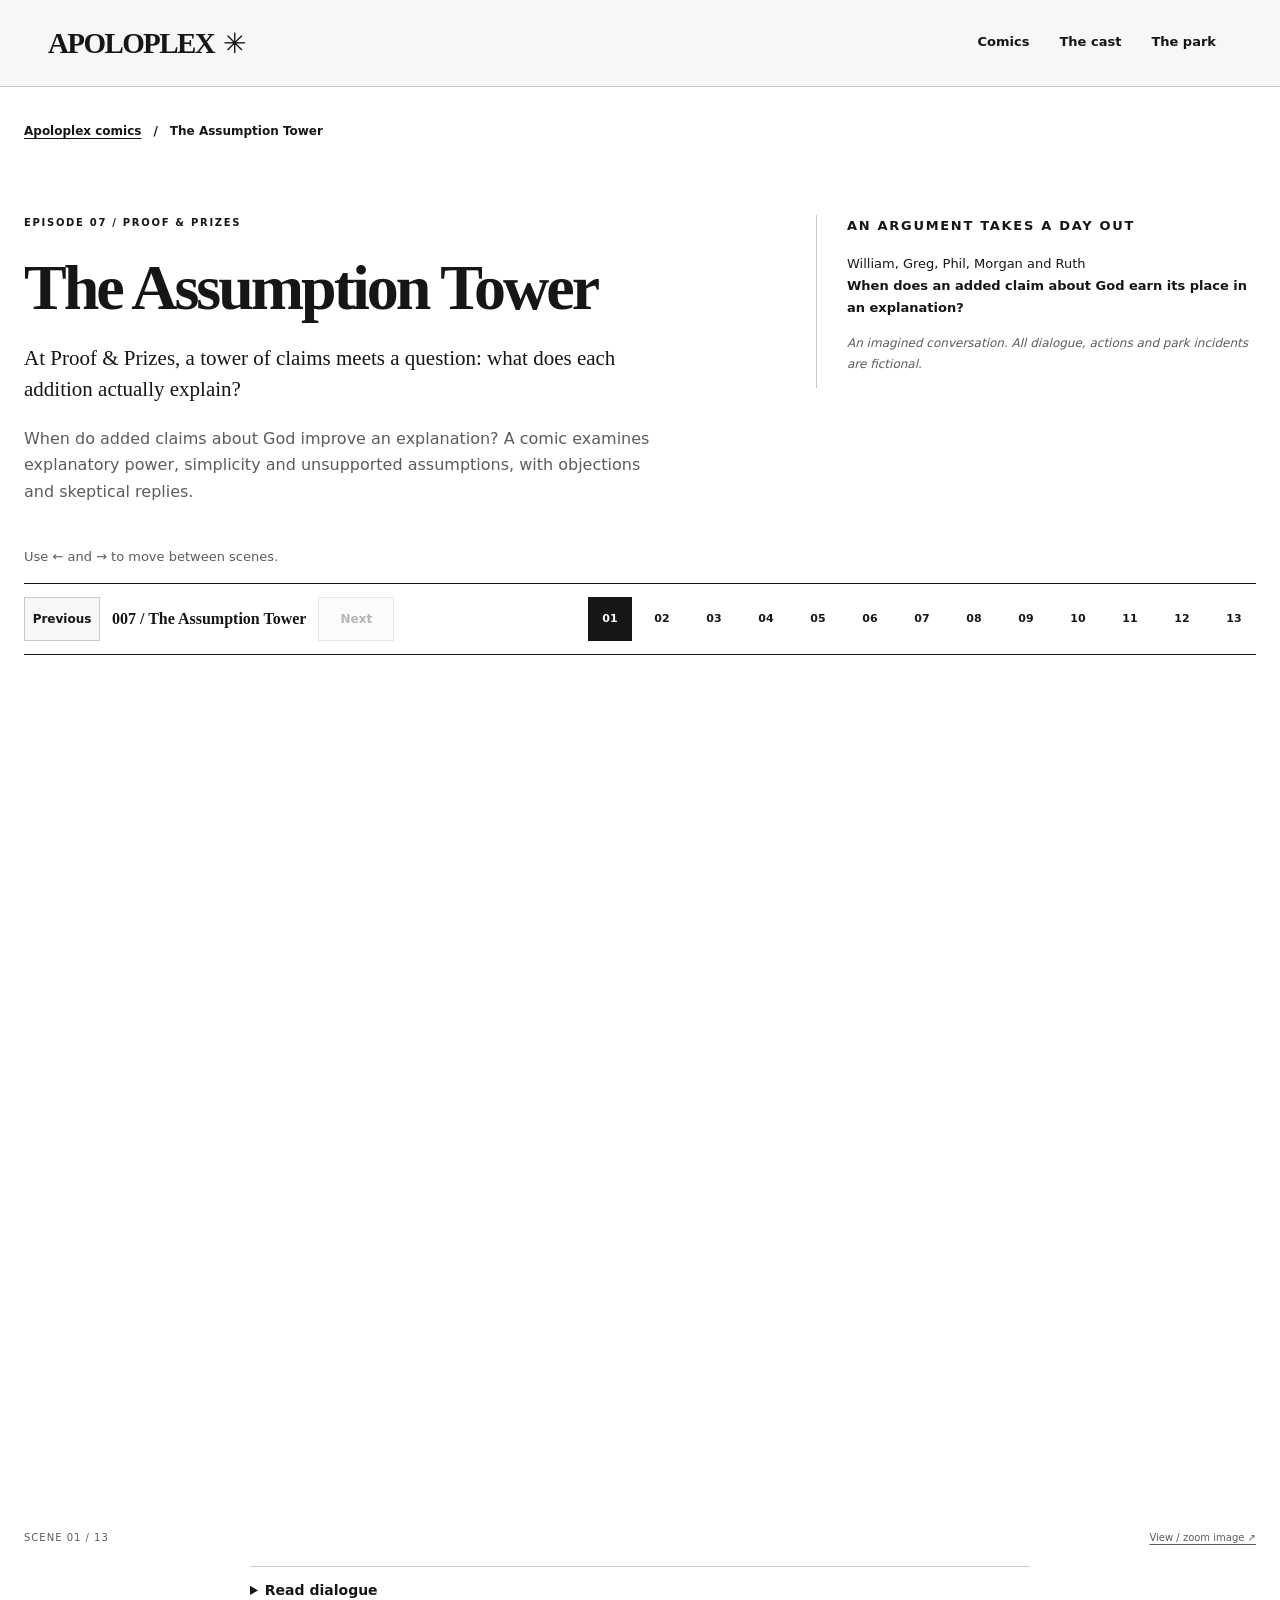
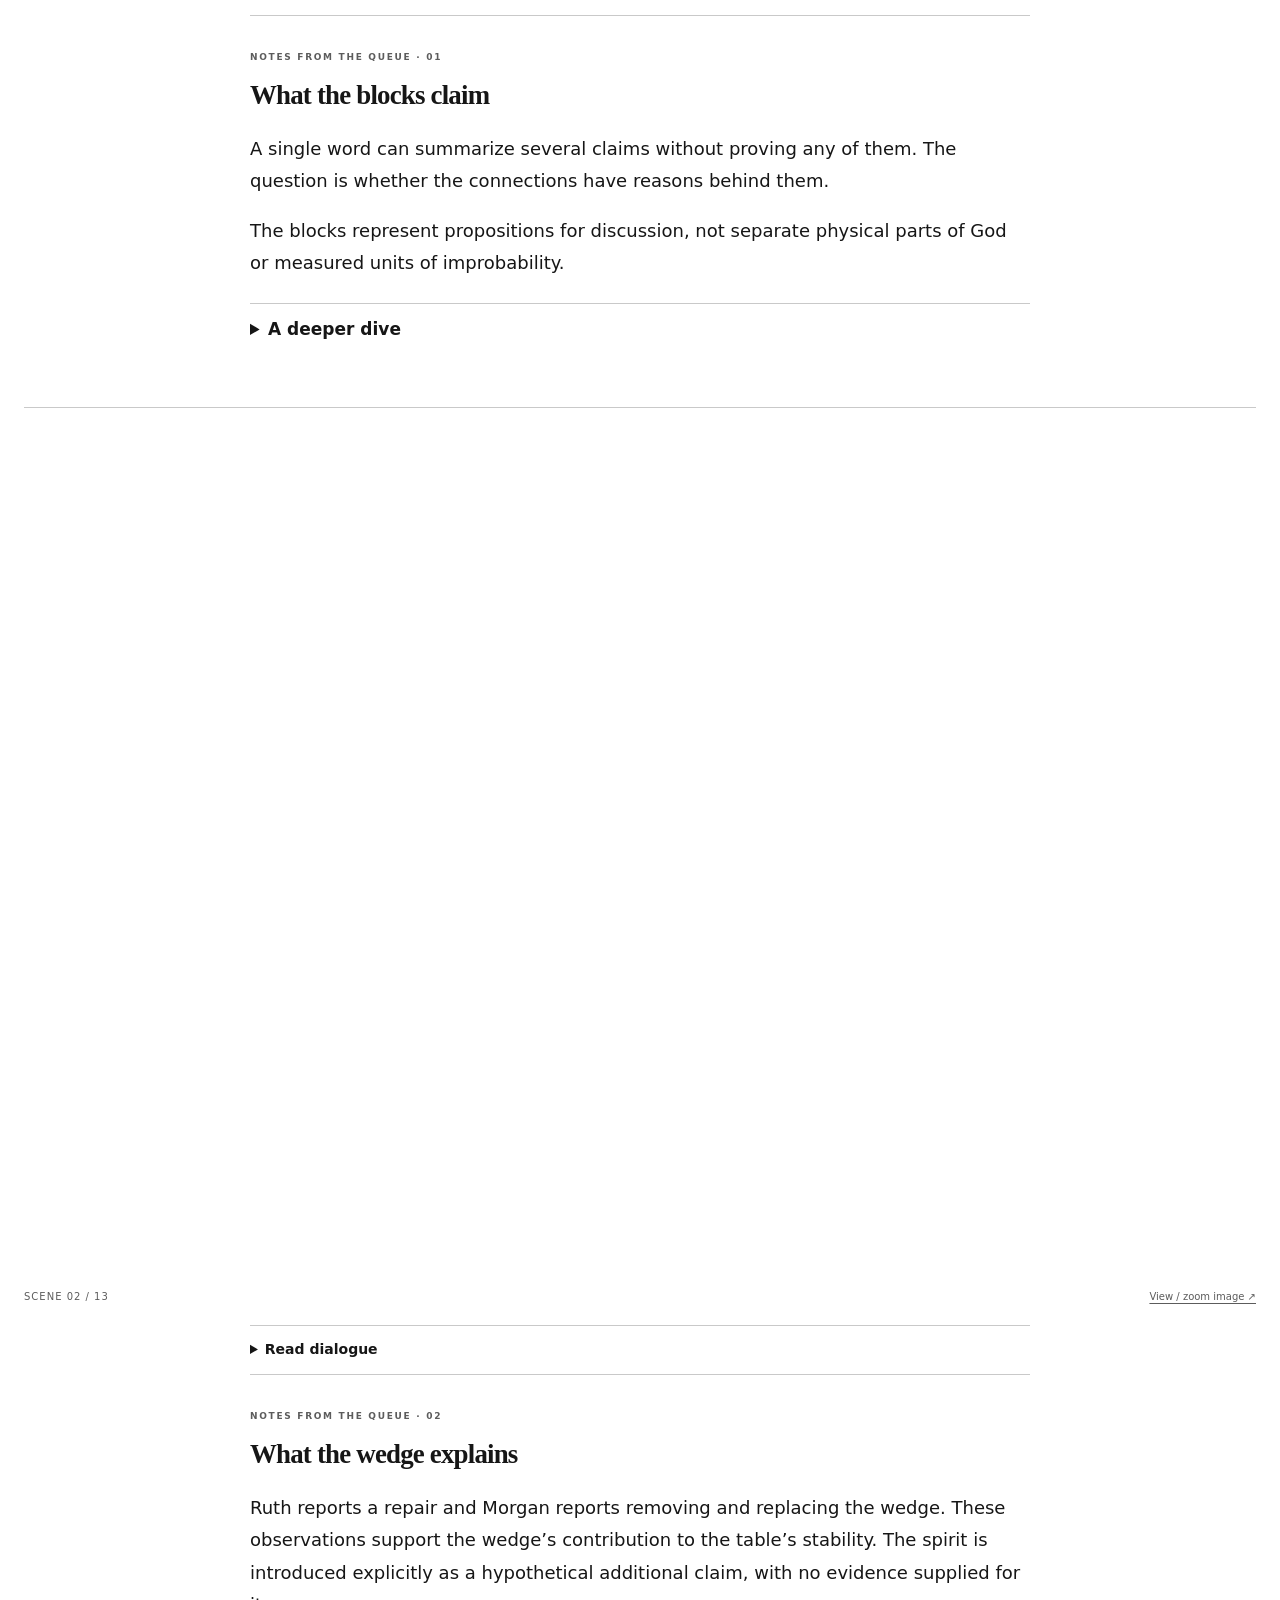
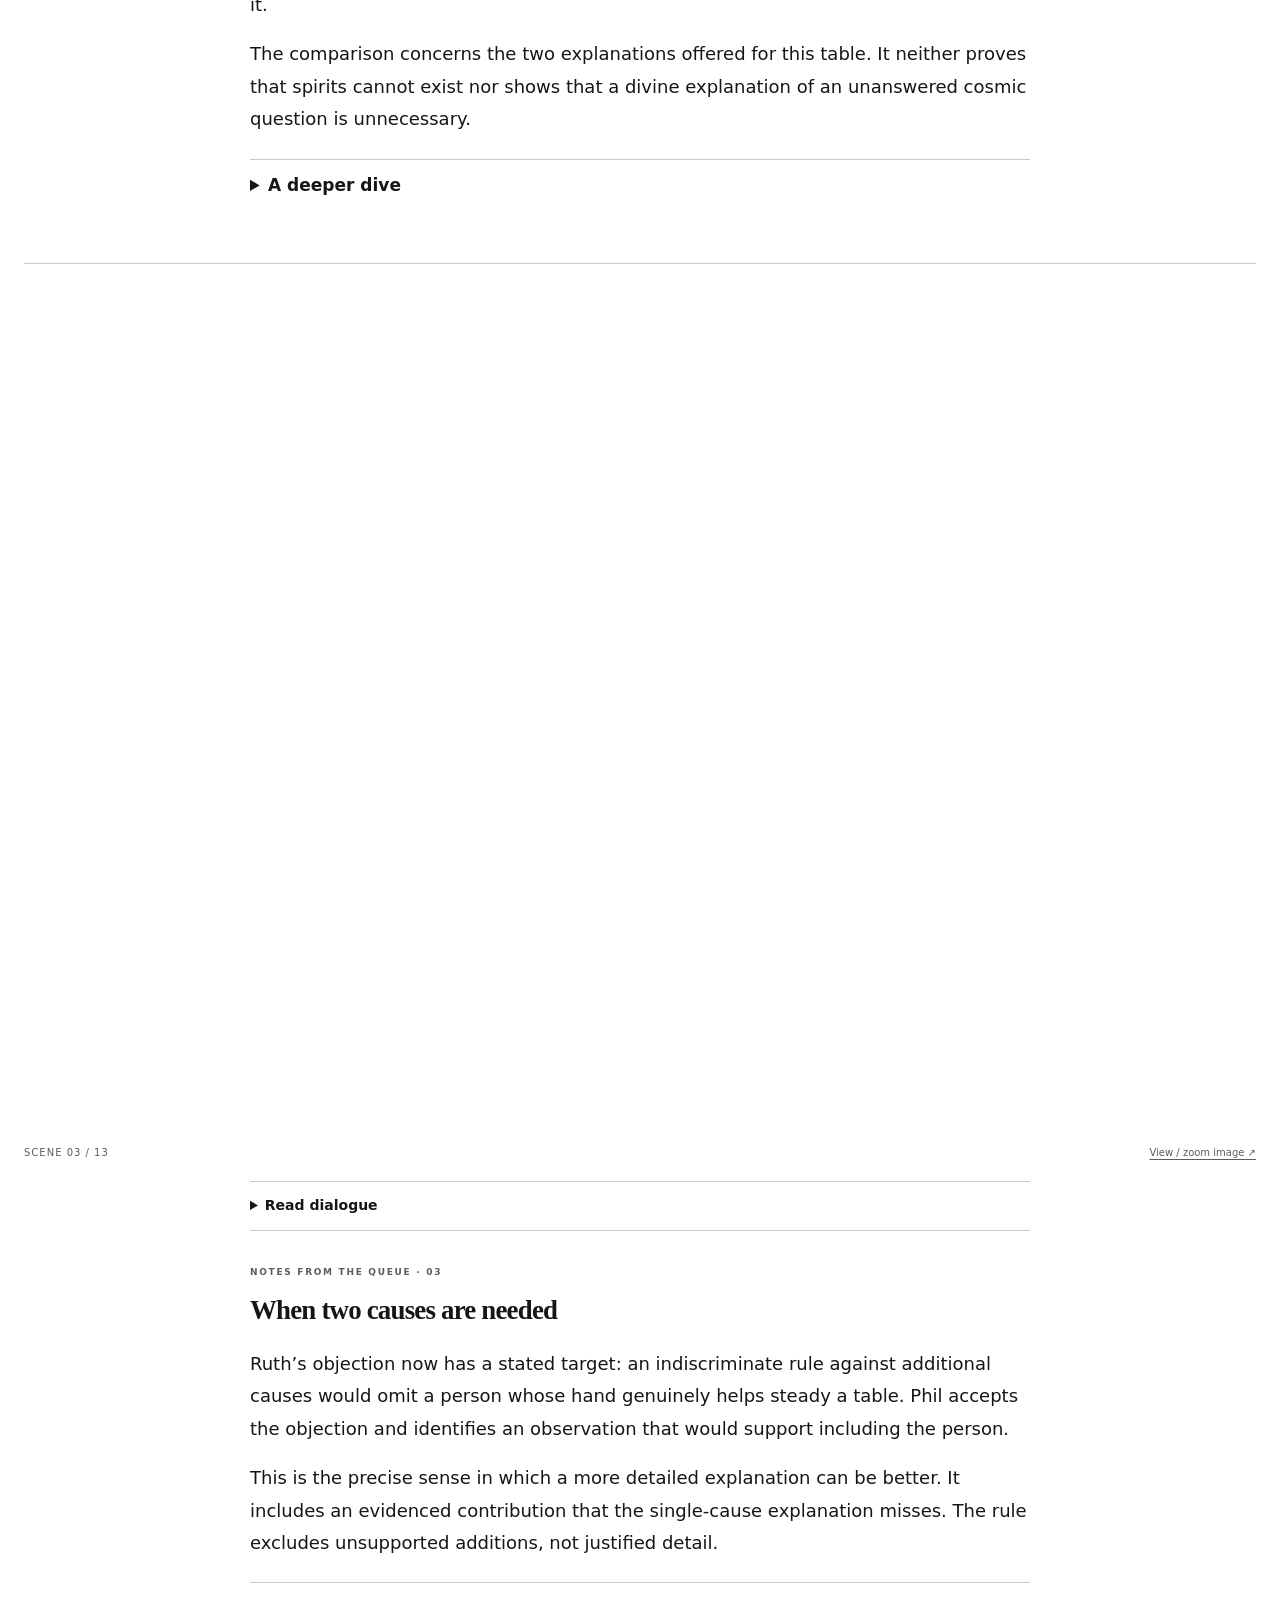
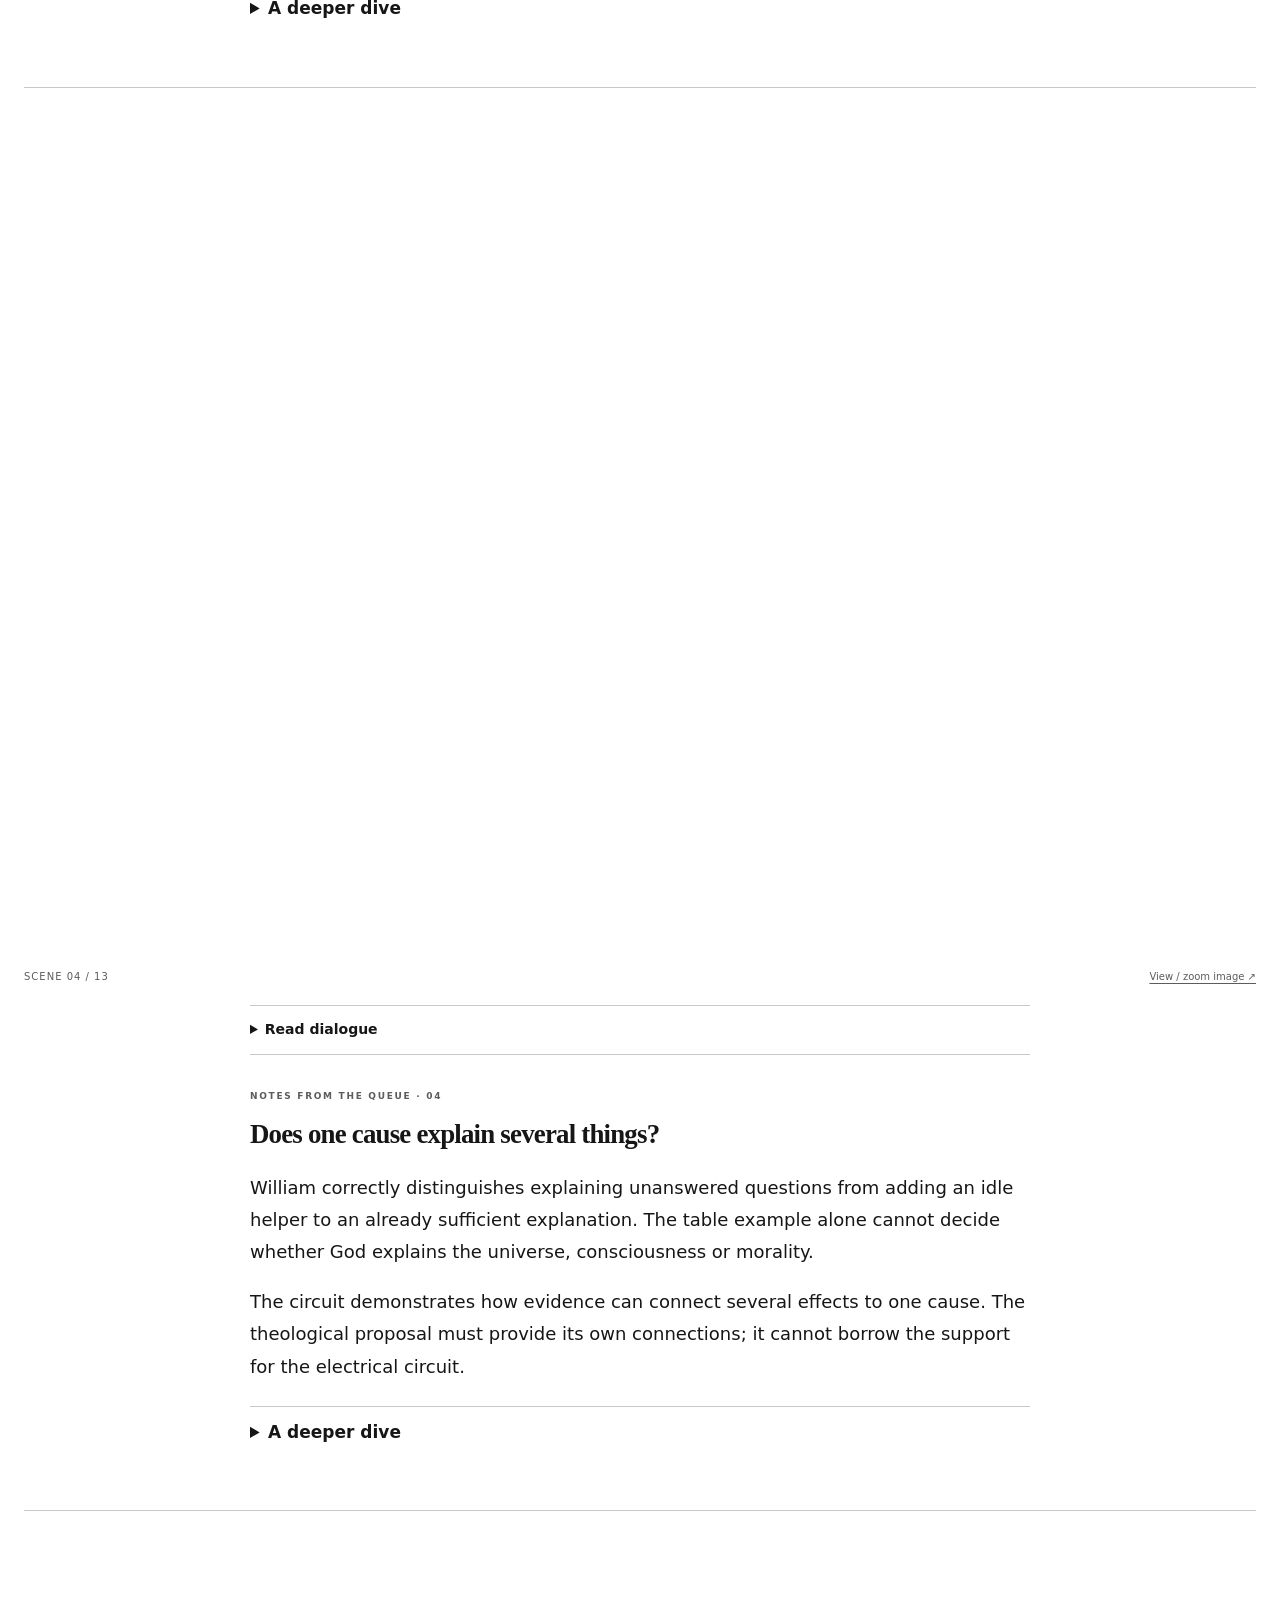
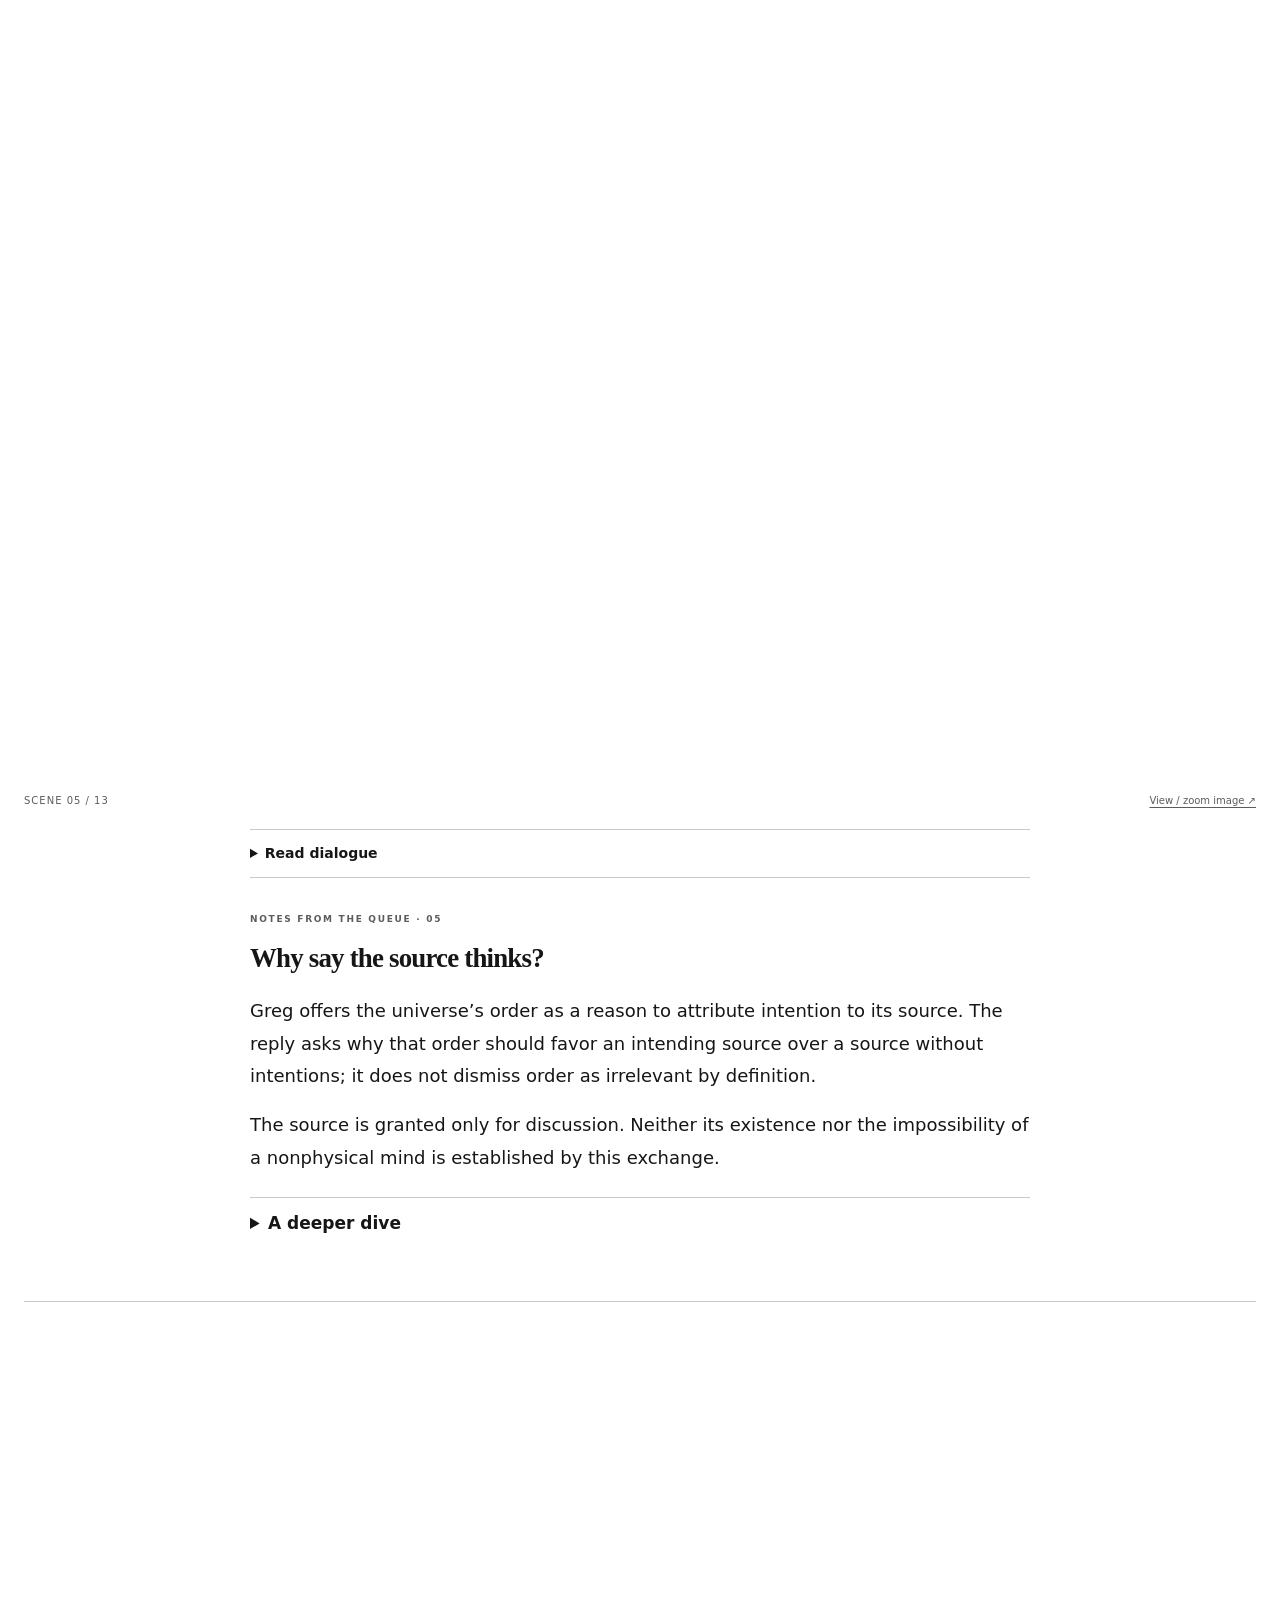
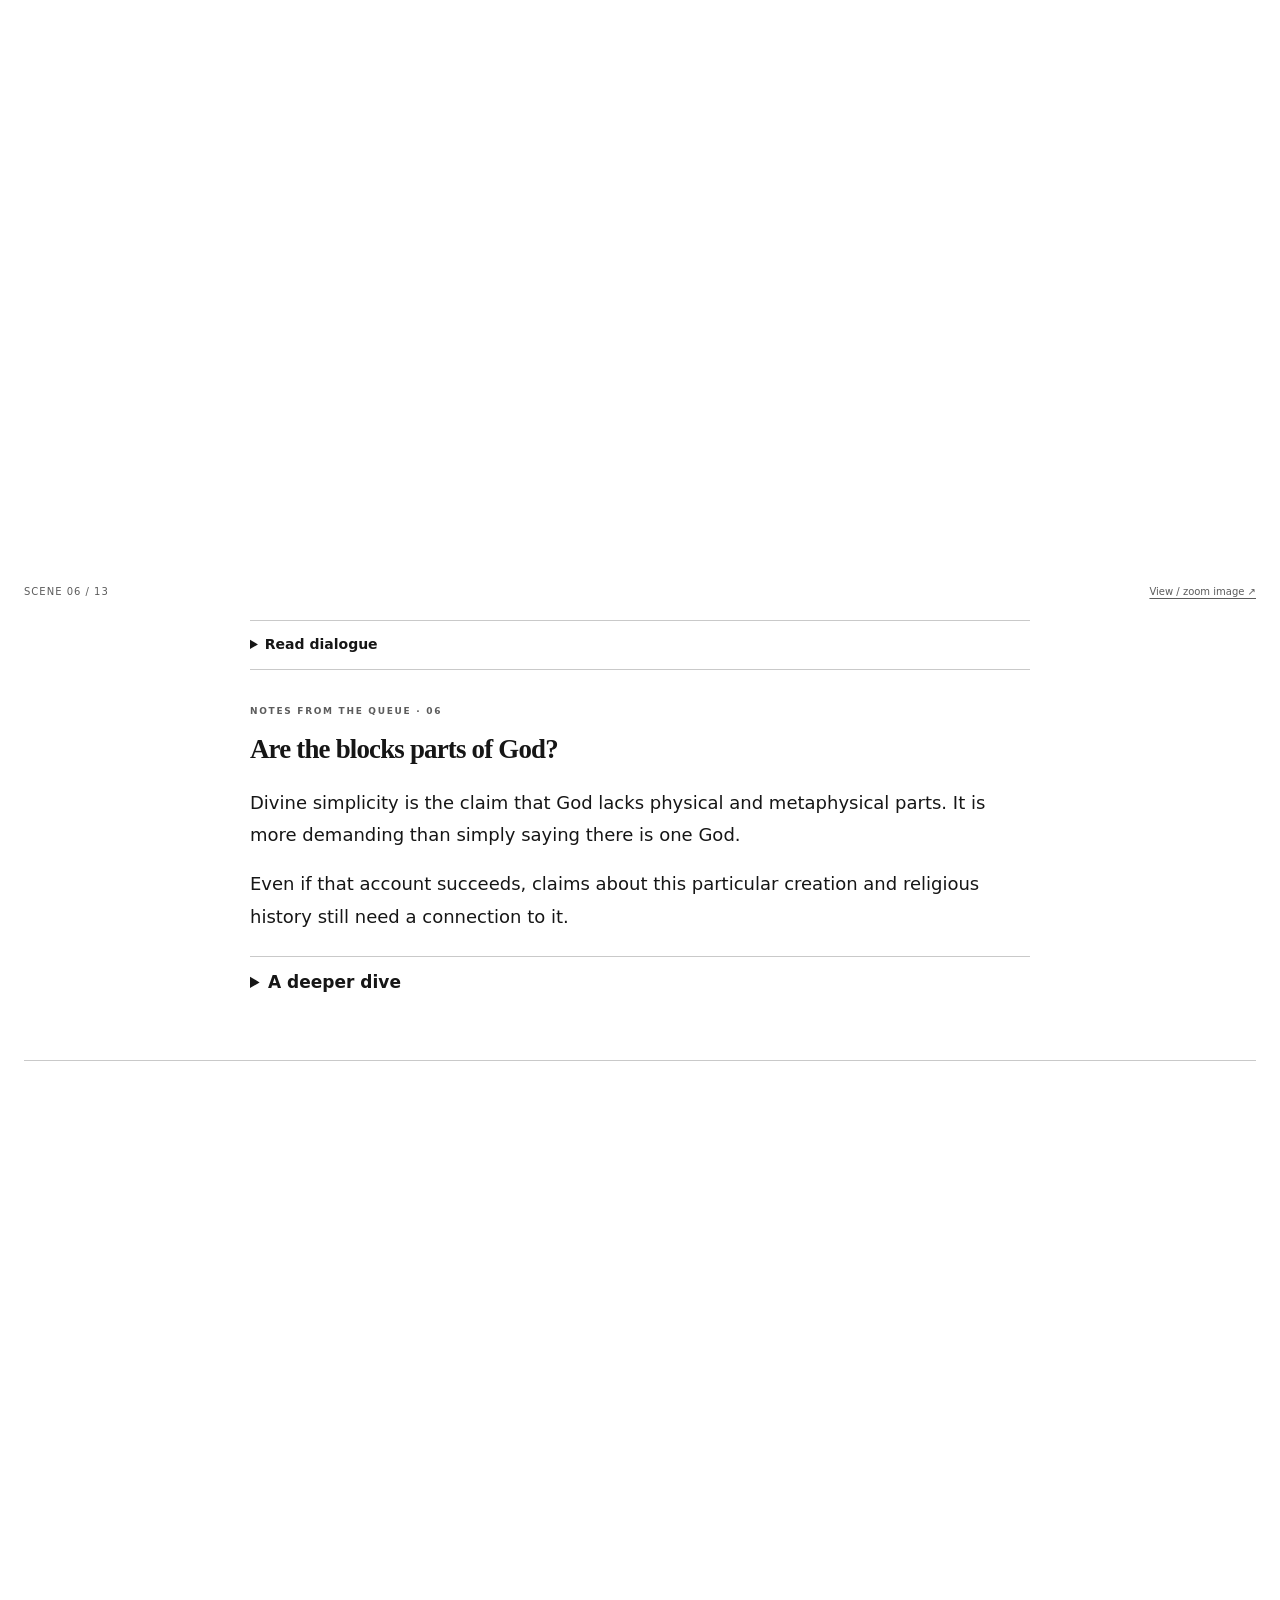
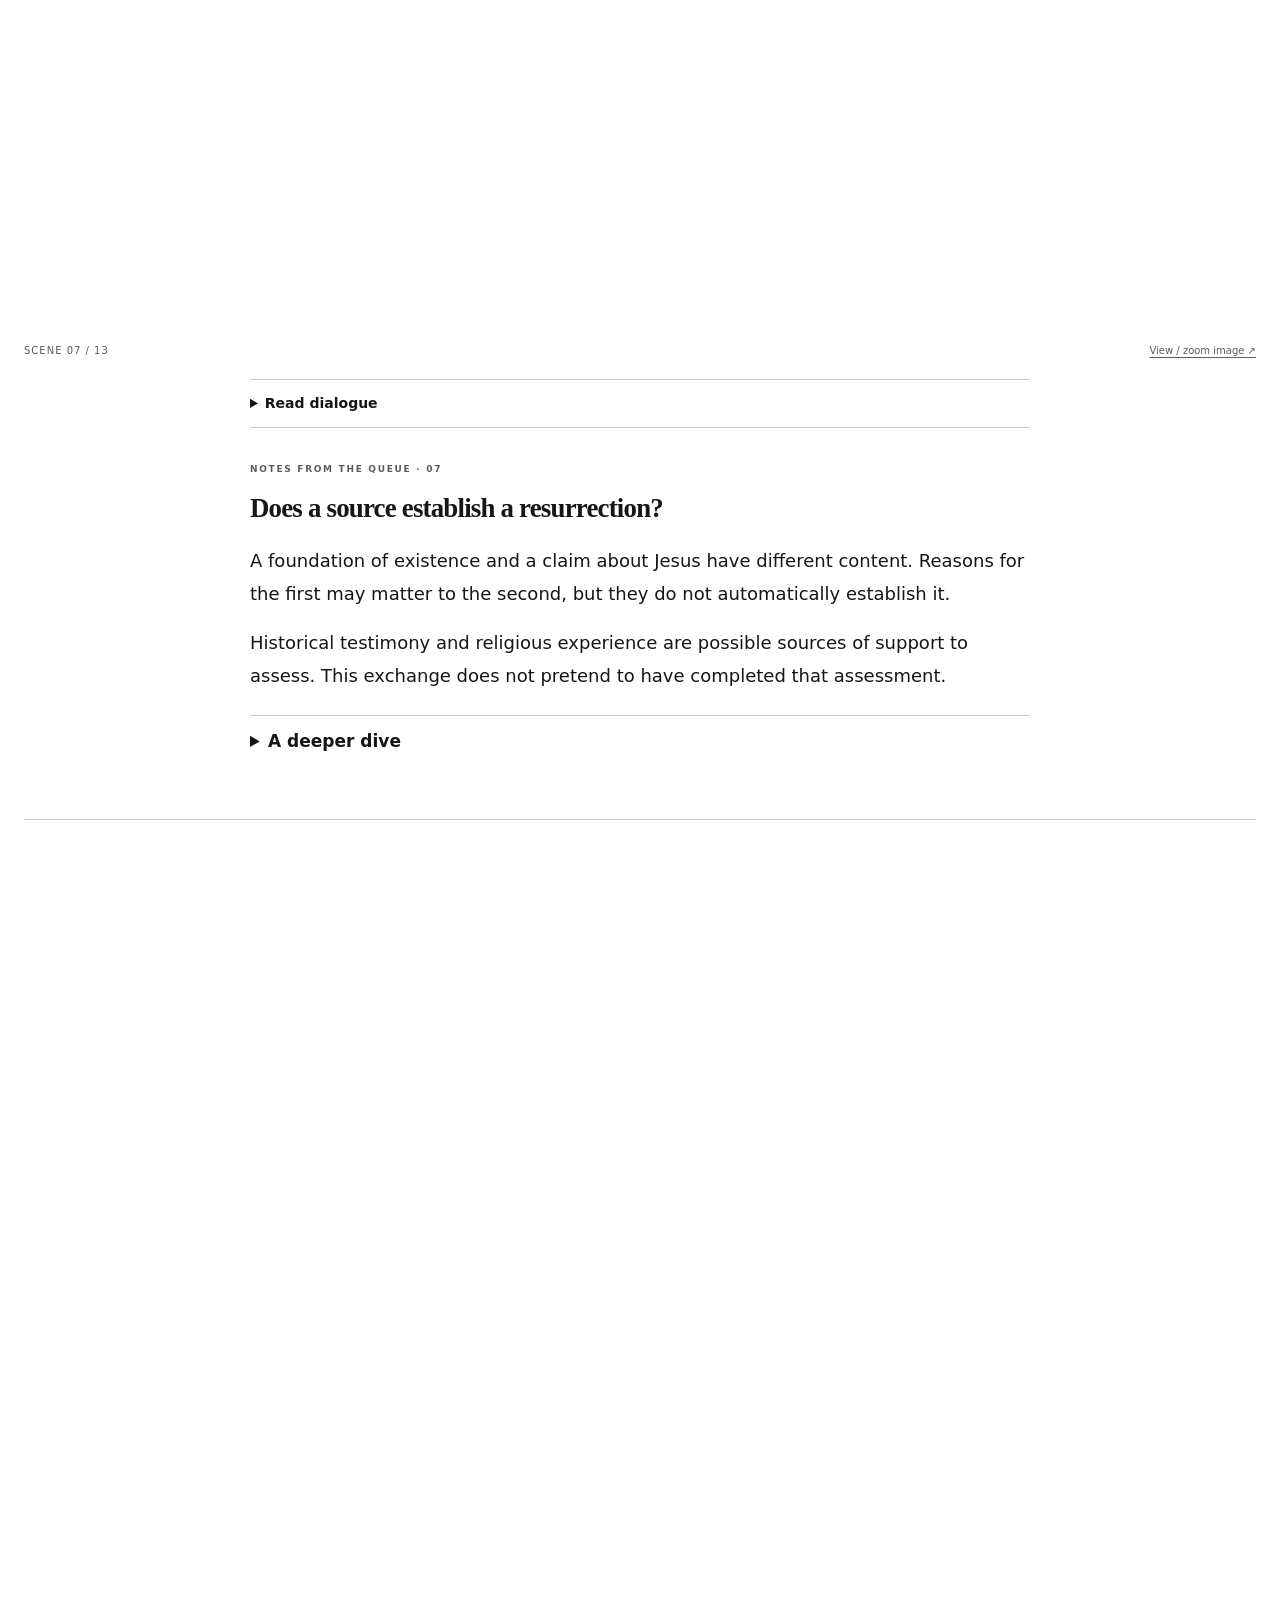
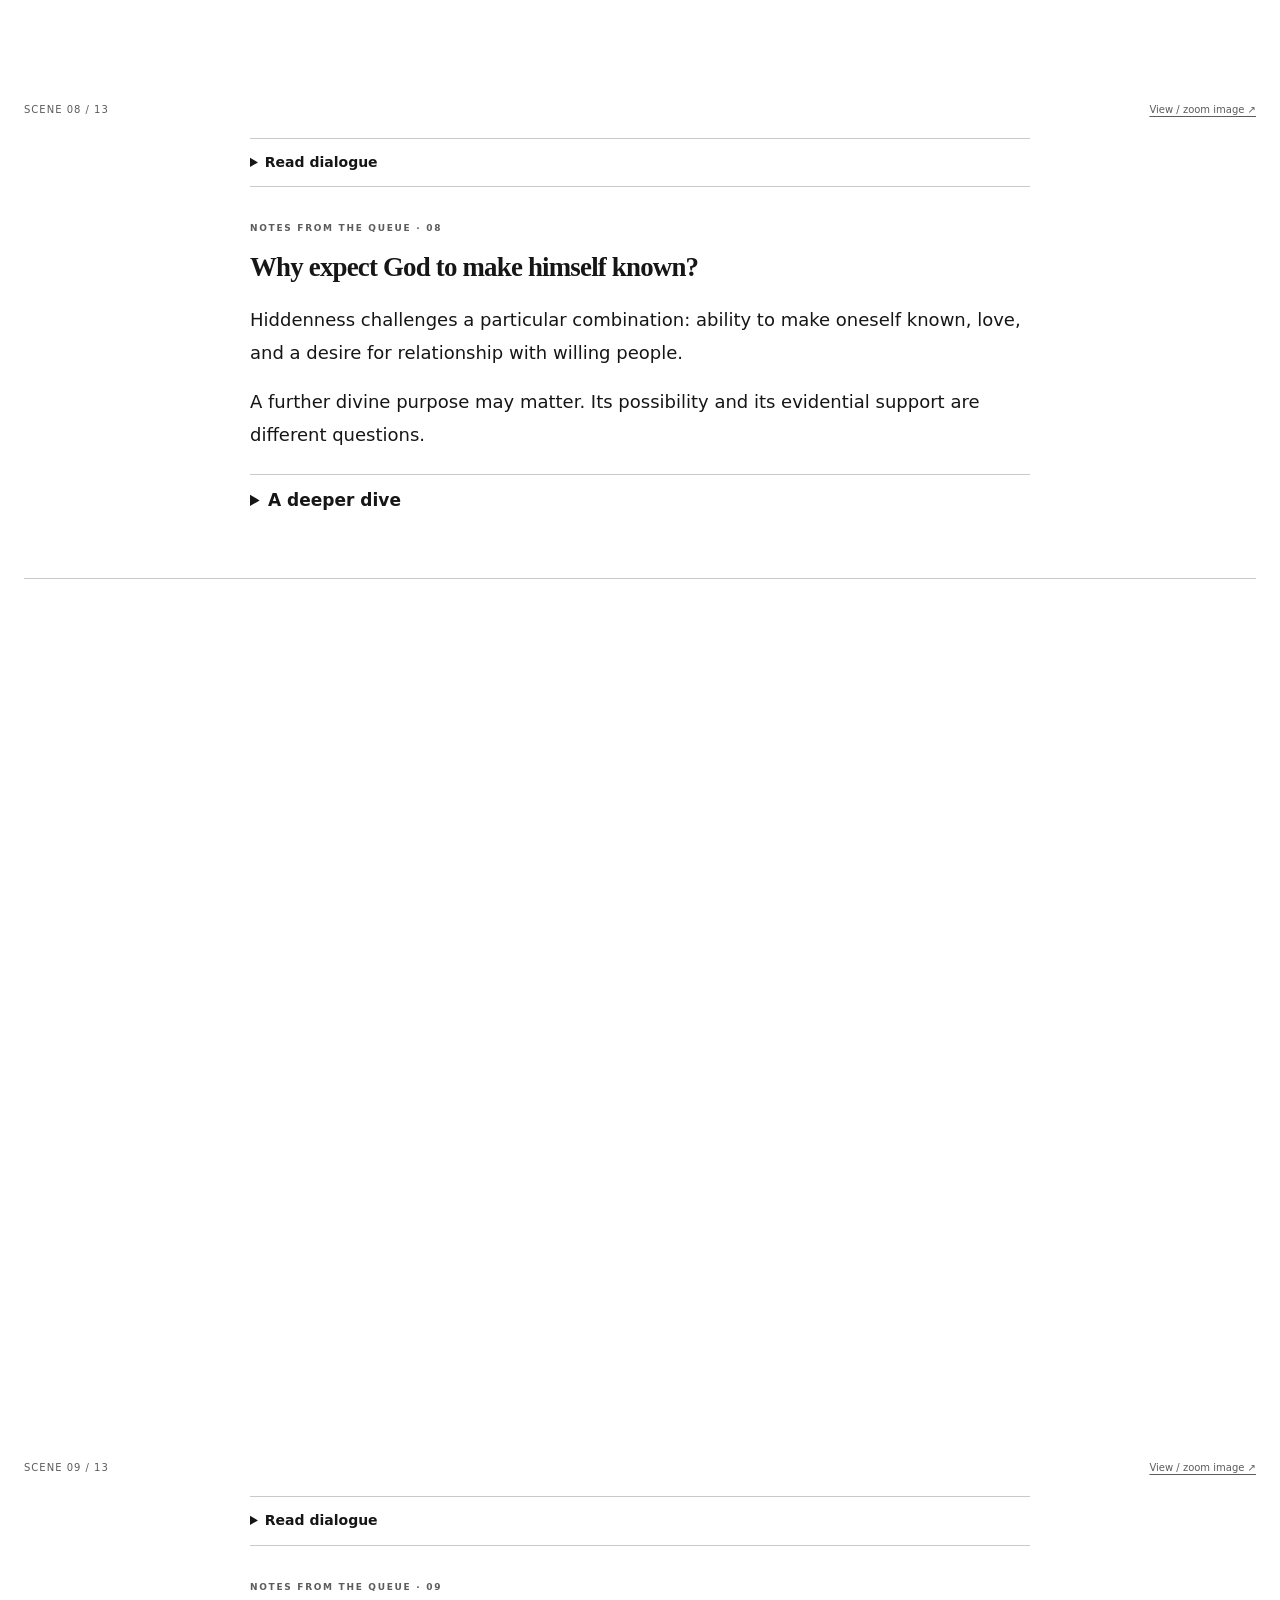
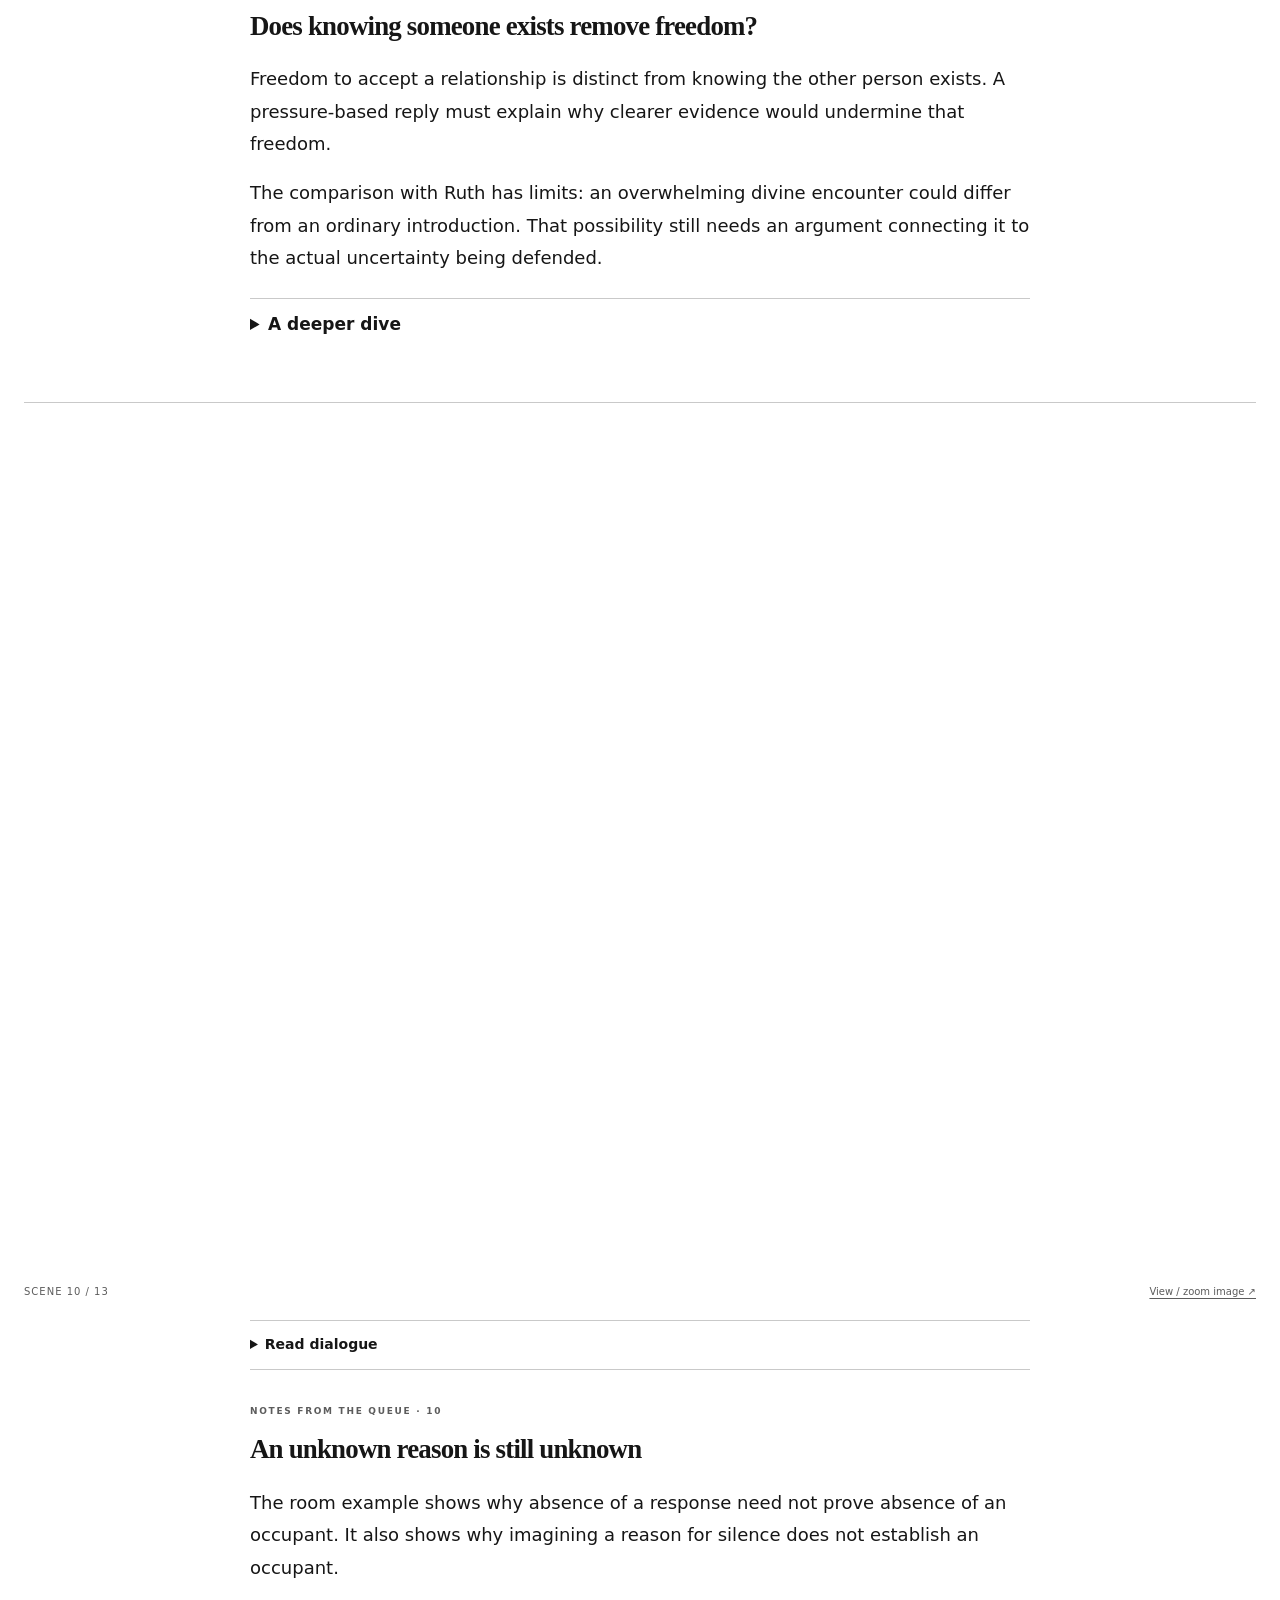
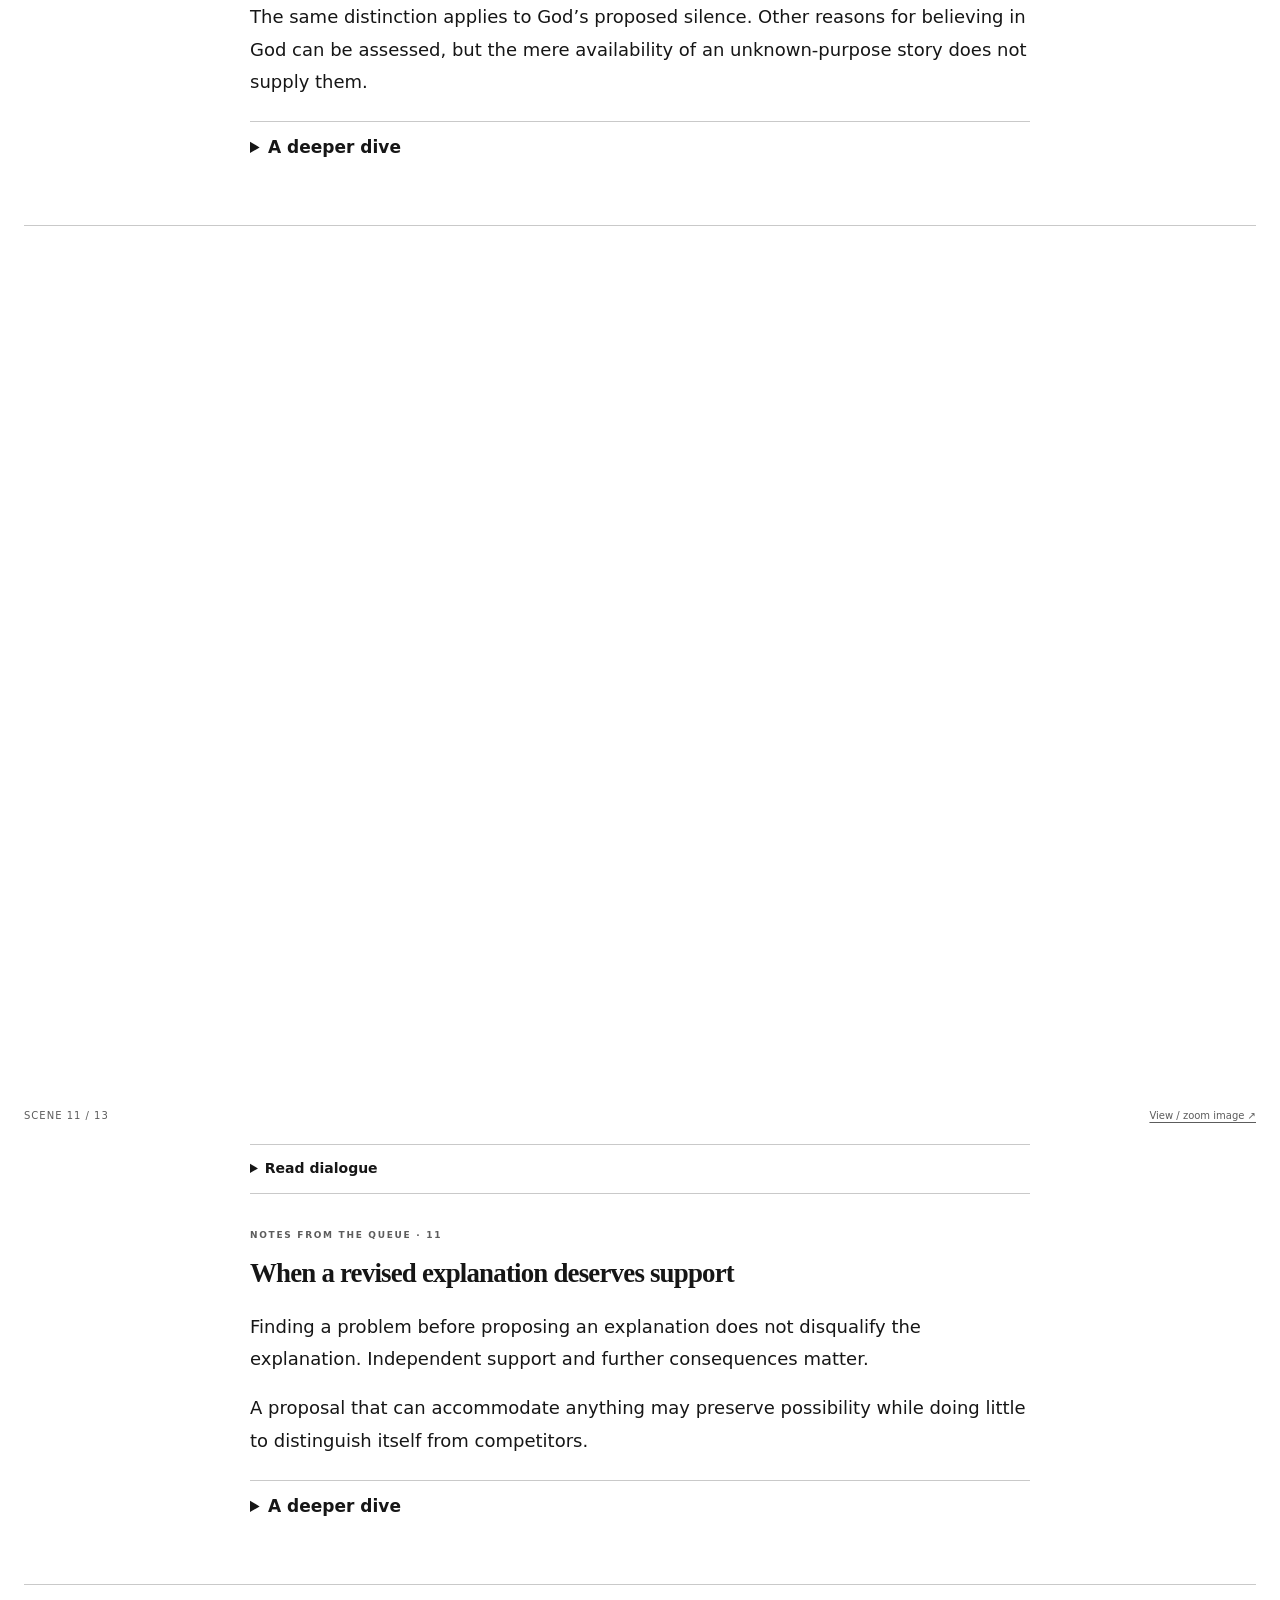
==== commit 56482656: "Strengthen search visibility for apologetics and skeptical readers" ====
--- a/comics/the-assumption-tower/index.html
+++ b/comics/the-assumption-tower/index.html
@@ -1,12 +1,38 @@
 <!doctype html>
 <html lang="en"><head><meta charset="utf-8"><meta name="viewport" content="width=device-width, initial-scale=1"><meta name="theme-color" content="#161616">
-<title>The Assumption Tower — Apoloplex</title><meta name="description" content="At Proof &amp; Prizes, a tower of claims meets a question: what does each addition actually explain?">
-<link rel="canonical" href="https://apoloplex.com/comics/the-assumption-tower/"><link rel="icon" href="/favicon.svg" type="image/svg+xml">
-<meta property="og:type" content="article"><meta property="og:title" content="The Assumption Tower — Apoloplex"><meta property="og:description" content="At Proof &amp; Prizes, a tower of claims meets a question: what does each addition actually explain?"><meta property="og:url" content="https://apoloplex.com/comics/the-assumption-tower/"><meta property="og:image" content="https://apoloplex.com/assets/comics/the-assumption-tower/001-watercolor.webp"><meta name="twitter:card" content="summary_large_image">
-<link rel="stylesheet" href="/style.css?v=audit2"><link rel="stylesheet" href="/reader.css?v=private-feedback2"><script src="/reader.js?v=audit2" defer></script></head>
+
+<link rel="icon" href="/favicon.svg" type="image/svg+xml">
+
+<link rel="stylesheet" href="/style.css?v=audit2"><link rel="stylesheet" href="/reader.css?v=seo1"><script src="/reader.js?v=after-ride-feedback" defer></script>
+<!-- Search metadata -->
+<title>The Assumption Tower: Explaining God Claims | Apoloplex</title>
+<meta name="description" content="When do added claims about God improve an explanation? A comic examines explanatory power, simplicity and unsupported assumptions, with objections and skeptical replies.">
+<link rel="canonical" href="https://apoloplex.com/comics/the-assumption-tower/">
+<meta name="robots" content="index, follow, max-image-preview:large">
+<meta name="author" content="Phil">
+<meta property="og:type" content="article">
+<meta property="og:site_name" content="Apoloplex">
+<meta property="og:locale" content="en_US">
+<meta property="og:title" content="The Assumption Tower: Explaining God Claims | Apoloplex">
+<meta property="og:description" content="When do added claims about God improve an explanation? A comic examines explanatory power, simplicity and unsupported assumptions, with objections and skeptical replies.">
+<meta property="og:url" content="https://apoloplex.com/comics/the-assumption-tower/">
+<meta property="og:image" content="https://apoloplex.com/assets/social/the-assumption-tower.jpg?v=9c0d88e4b0a8">
+<meta property="og:image:secure_url" content="https://apoloplex.com/assets/social/the-assumption-tower.jpg?v=9c0d88e4b0a8">
+<meta property="og:image:type" content="image/jpeg">
+<meta property="og:image:width" content="1536">
+<meta property="og:image:height" content="1024">
+<meta property="og:image:alt" content="Opening scene of The Assumption Tower, a fictional Apoloplex comic about explanatory power.">
+<meta name="twitter:card" content="summary_large_image">
+<meta name="twitter:title" content="The Assumption Tower: Explaining God Claims | Apoloplex">
+<meta name="twitter:description" content="When do added claims about God improve an explanation? A comic examines explanatory power, simplicity and unsupported assumptions, with objections and skeptical replies.">
+<meta name="twitter:image" content="https://apoloplex.com/assets/social/the-assumption-tower.jpg?v=9c0d88e4b0a8">
+<meta name="twitter:image:alt" content="Opening scene of The Assumption Tower, a fictional Apoloplex comic about explanatory power.">
+<script type="application/ld+json" id="search-data">{"@context":"https://schema.org","@graph":[{"@type":"WebSite","@id":"https://apoloplex.com/#website","url":"https://apoloplex.com/","name":"Apoloplex","inLanguage":"en","description":"Philosophical comics testing Christian apologetics through skeptical dialogue, substantive objections and detailed analysis of faith, evidence and belief.","creator":{"@id":"https://apoloplex.com/#creator"}},{"@type":"Person","@id":"https://apoloplex.com/#creator","name":"Phil","url":"https://apoloplex.com/#phil-stilwell"},{"@type":"ComicSeries","@id":"https://apoloplex.com/#series","name":"Apoloplex","url":"https://apoloplex.com/#comics","description":"Philosophical comics testing Christian apologetics through skeptical dialogue, substantive objections and detailed analysis of faith, evidence and belief.","inLanguage":"en","genre":["Philosophical satire","Religious satire"],"isAccessibleForFree":true,"creator":{"@id":"https://apoloplex.com/#creator"}},{"@type":"WebPage","@id":"https://apoloplex.com/comics/the-assumption-tower/#webpage","url":"https://apoloplex.com/comics/the-assumption-tower/","name":"The Assumption Tower: Explaining God Claims | Apoloplex","description":"When do added claims about God improve an explanation? A comic examines explanatory power, simplicity and unsupported assumptions, with objections and skeptical replies.","inLanguage":"en","isPartOf":{"@id":"https://apoloplex.com/#website"},"mainEntity":{"@id":"https://apoloplex.com/comics/the-assumption-tower/#comic"},"breadcrumb":{"@id":"https://apoloplex.com/comics/the-assumption-tower/#breadcrumb"},"primaryImageOfPage":{"@id":"https://apoloplex.com/comics/the-assumption-tower/#cover"}},{"@type":"ComicStory","@id":"https://apoloplex.com/comics/the-assumption-tower/#comic","url":"https://apoloplex.com/comics/the-assumption-tower/","name":"The Assumption Tower","identifier":"007","description":"When do added claims about God improve an explanation? A comic examines explanatory power, simplicity and unsupported assumptions, with objections and skeptical replies.","inLanguage":"en","isAccessibleForFree":true,"genre":"Philosophical satire","isPartOf":{"@id":"https://apoloplex.com/#series"},"author":{"@id":"https://apoloplex.com/#creator"},"mainEntityOfPage":{"@id":"https://apoloplex.com/comics/the-assumption-tower/#webpage"},"about":[{"@type":"Thing","name":"Explanatory power"},{"@type":"Thing","name":"Theism"},{"@type":"Thing","name":"Simplicity"},{"@type":"Thing","name":"Unsupported assumptions"}],"image":[{"@type":"ImageObject","contentUrl":"https://apoloplex.com/assets/comics/the-assumption-tower/001-watercolor.webp","caption":"Scene 1: What the blocks claim. Ruth at left asks about the display with open palms. William holds notes and gestures toward six labeled wooden blocks; Phil at right holds an open notebook and raises an open hand. The blocks stand on a wooden folding table beside a THE ASSUMPTION TOWER placard, with the crowded Proof & Prizes booth and rides behind them."},{"@type":"ImageObject","contentUrl":"https://apoloplex.com/assets/comics/the-assumption-tower/002-watercolor.webp","caption":"Scene 2: What the wedge explains. Ruth kneels beside a wooden folding table with one hand on the paving. A wooden wedge supports its near-right metal foot. Morgan stands behind the table with her hands withdrawn; Phil kneels opposite, holding a closed black notebook and opening his other palm toward the repair. Six upright blocks read, from bottom to top, SOURCE, MIND, PERFECT, CREATOR, RELATIONSHIP and CHRISTIANITY. A small placard reads THE ASSUMPTION TOWER. The colorful Proof & Prizes booth and rides fill the background."},{"@type":"ImageObject","contentUrl":"https://apoloplex.com/assets/comics/the-assumption-tower/003-watercolor.webp","caption":"Scene 3: When two causes are needed. Ruth stands at left with one hand at her hip and the other palm hovering well above a plain folding table without touching it. Phil stands in the center holding a black notebook and opening his other palm; Morgan stands at right with one hand at her hip and her other palm open. Six wooden blocks form a vertical tower labeled SOURCE, MIND, PERFECT, CREATOR, RELATIONSHIP and CHRISTIANITY from bottom to top. A single triangular wooden wedge supports the table’s near-right metal foot on the paving. The Proof & Prizes booth, toys, bottles, rings, rides and park visitors fill the background. Three balloons read Ruth, Phil, then Morgan."},{"@type":"ImageObject","contentUrl":"https://apoloplex.com/assets/comics/the-assumption-tower/004-watercolor.webp","caption":"Scene 4: Does one cause explain several things?. William at left points beside an OFF switch on a board with three unlit lamps and a battery. Morgan opens a palm above the shared wire. Phil holds an open black notebook and responds with an open hand. Plush prizes, bottle rows and distant rides fill the park behind them."},{"@type":"ImageObject","contentUrl":"https://apoloplex.com/assets/comics/the-assumption-tower/005-watercolor.webp","caption":"Scene 5: Why say the source thinks?. Greg sits at left with one palm open and the other hand on a plain folding table. Phil sits in the center holding a black notebook and raising an open palm. Morgan sits at right with her chin resting on one hand and her other hand on the tabletop. Six wooden blocks form a vertical tower labeled SOURCE, MIND, PERFECT, CREATOR, RELATIONSHIP and CHRISTIANITY from bottom to top. The four balloons read across the top row Greg, Phil, then across the lower row Greg, Morgan. Proof & Prizes, stuffed prizes, bottles, rides and passing visitors fill the background."},{"@type":"ImageObject","contentUrl":"https://apoloplex.com/assets/comics/the-assumption-tower/006-watercolor.webp","caption":"Scene 6: Are the blocks parts of God?. William at left holds notes and opens a palm toward Phil. Phil holds an open notebook and responds with an open hand; Ruth at right raises both palms. The six labeled wooden blocks remain together on the table, with plush prizes, bottles and rides behind the group."},{"@type":"ImageObject","contentUrl":"https://apoloplex.com/assets/comics/the-assumption-tower/007-watercolor.webp","caption":"Scene 7: Does a source establish a resurrection?. Greg stands at left holding a closed dark pamphlet and opening his other palm. Phil stands behind the right side of a plain folding table, holding a black notebook and opening his other palm. Morgan stands at lower right with one hand at her hip and her other palm open. Six wooden blocks form a vertical tower labeled SOURCE, MIND, PERFECT, CREATOR, RELATIONSHIP and CHRISTIANITY from bottom to top. The balloons read Greg at upper left, Phil at upper right, Greg in the center, then Morgan below. Proof & Prizes, stuffed prizes, bottles, rides and park visitors fill the background."},{"@type":"ImageObject","contentUrl":"https://apoloplex.com/assets/comics/the-assumption-tower/008-watercolor.webp","caption":"Scene 8: Why expect God to make himself known?. Ruth stands at left with both palms open. Morgan, with a short black bob and gray sweater, stands in the center with one hand at her hip and the other palm raised toward Greg. Greg stands at right behind a plain folding table, opening one palm and resting his other hand beside six wooden blocks. From bottom to top they read SOURCE, MIND, PERFECT, CREATOR, RELATIONSHIP and CHRISTIANITY. Proof & Prizes, stuffed animals, rings, bottles, rides and passing visitors fill the background. Four balloons read Ruth, Morgan, Greg, then Morgan."},{"@type":"ImageObject","contentUrl":"https://apoloplex.com/assets/comics/the-assumption-tower/009-watercolor.webp","caption":"Scene 9: Does knowing someone exists remove freedom?. Greg stands at left with one hand in his pocket and the other palm open toward Phil. Phil stands in the center holding one black notebook and raising an open palm. Ruth stands at right holding a blank rectangular invitation card and opening her other palm toward them. The Proof & Prizes booth, stuffed prizes, bottle rows, rides and passing visitors fill the background. Three balloons read Greg, Phil, then Ruth."},{"@type":"ImageObject","contentUrl":"https://apoloplex.com/assets/comics/the-assumption-tower/010-watercolor.webp","caption":"Scene 10: An unknown reason is still unknown. Greg sits at left holding a loose card marked UNKNOWN REASON? and opening his other palm. Phil sits in the center holding one black notebook and raising an open palm. Morgan sits at right with one palm raised and the other hand on the table. Six wooden blocks on the plain tabletop read SOURCE, MIND, PERFECT, CREATOR, RELATIONSHIP and CHRISTIANITY from bottom to top. Proof & Prizes, stuffed prizes, bottles, rides and park visitors fill the background. Three balloons read Greg, Phil, then Morgan."},{"@type":"ImageObject","contentUrl":"https://apoloplex.com/assets/comics/the-assumption-tower/011-watercolor.webp","caption":"Scene 11: When a revised explanation deserves support. William at left raises an open palm while holding notes. Ruth crouches beside the table and gestures toward the single wooden wedge under its near-right metal foot. Phil at right holds a closed black notebook and responds with an open hand. The six-block tower stands on the tabletop beside a separate UNKNOWN REASON? card, against the busy Proof & Prizes booth."},{"@type":"ImageObject","contentUrl":"https://apoloplex.com/assets/comics/the-assumption-tower/012-watercolor.webp","caption":"Scene 12: Unanswered questions remain unanswered. William, Phil and Morgan sit at the wooden table in front of Proof & Prizes. William raises one index finger while holding his notes. Phil rests his hands beside an open notebook headed OPEN QUESTIONS, with otherwise blank ruled pages. Morgan opens one palm toward it. The six labeled blocks remain upright at the left; a loose UNKNOWN REASON? card lies flat on the table. Colorful prizes, rides and passing visitors fill the background."},{"@type":"ImageObject","contentUrl":"https://apoloplex.com/assets/comics/the-assumption-tower/013-watercolor.webp","caption":"Scene 13: What would justify another claim?. At Proof & Prizes, William stands at the left with paper notes and an open palm; Phil stands in the center with both hands open and empty. Morgan crouches at the right, resting her chin on one hand and holding a TESTED prize ticket beside the wooden wedge supporting the table’s near-right metal foot. The six blocks remain standing, labeled from bottom to top SOURCE, MIND, PERFECT, CREATOR, RELATIONSHIP and CHRISTIANITY. One open black spiral notebook marked OPEN QUESTIONS is propped on the table beside the loose UNKNOWN REASON? card. A THE ASSUMPTION TOWER placard hangs from the table. Plush prizes, rings, bottles, rides and passing visitors fill the park behind them."}]},{"@type":"ImageObject","@id":"https://apoloplex.com/comics/the-assumption-tower/#cover","contentUrl":"https://apoloplex.com/assets/social/the-assumption-tower.jpg?v=9c0d88e4b0a8","caption":"Opening scene of The Assumption Tower, a fictional Apoloplex comic about explanatory power.","width":1536,"height":1024},{"@type":"BreadcrumbList","@id":"https://apoloplex.com/comics/the-assumption-tower/#breadcrumb","itemListElement":[{"@type":"ListItem","position":1,"name":"Apoloplex comics","item":"https://apoloplex.com/"},{"@type":"ListItem","position":2,"name":"The Assumption Tower","item":"https://apoloplex.com/comics/the-assumption-tower/"}]}]}</script>
+<!-- /Search metadata -->
+</head>
 <body id="top" class="comic-page"><a class="skip-link" href="#story">Skip to the comic</a>
 <header class="masthead"><div class="header-inner"><a class="wordmark" href="/">APOLOPLEX<span aria-hidden="true">✳</span></a><nav aria-label="Main navigation"><a href="/#comics">Comics</a><a href="/#cast">The cast</a><a href="/#park">The park</a></nav></div></header>
-<main class="comic-reader"><header class="episode-heading"><div><p class="eyebrow">Episode 07 / Proof &amp; Prizes</p><h1>The Assumption Tower</h1><p class="episode-deck">At Proof &amp; Prizes, a tower of claims meets a question: what does each addition actually explain?</p></div><div class="episode-context"><p class="eyebrow">An argument takes a day out</p><p>William, Greg, Phil, Morgan and Ruth<br><strong>When does an added claim about God earn its place in an explanation?</strong></p><p class="fiction-notice">An imagined conversation. All dialogue, actions and park incidents are fictional.</p></div></header>
+<main class="comic-reader"><nav class="episode-breadcrumb" aria-label="Breadcrumb"><a href="/">Apoloplex comics</a><span aria-hidden="true">/</span><span aria-current="page">The Assumption Tower</span></nav><header class="episode-heading"><div><p class="eyebrow">Episode 07 / Proof &amp; Prizes</p><h1>The Assumption Tower</h1><p class="episode-deck">At Proof &amp; Prizes, a tower of claims meets a question: what does each addition actually explain?</p><p class="episode-search-summary">When do added claims about God improve an explanation? A comic examines explanatory power, simplicity and unsupported assumptions, with objections and skeptical replies.</p></div><div class="episode-context"><p class="eyebrow">An argument takes a day out</p><p>William, Greg, Phil, Morgan and Ruth<br><strong>When does an added claim about God earn its place in an explanation?</strong></p><p class="fiction-notice">An imagined conversation. All dialogue, actions and park incidents are fictional.</p></div></header>
 <div class="reading-tools"><p>Use ← and → to move between scenes.</p><button type="button" id="resume-reading" hidden>Resume reading</button></div>
 <div class="reader-guide"><div class="reader-episode-navigation" role="navigation" aria-label="Episode navigation"><a class="episode-step" rel="prev" href="/comics/the-floating-fortress/" aria-label="Previous episode: 006 / The Floating Fortress" title="Previous episode: 006 / The Floating Fortress">Previous</a><p class="reader-guide-title">007 / The Assumption Tower</p><button class="episode-step" type="button" disabled aria-label="No next episode">Next</button></div><nav aria-label="Jump to a scene"><a href="#scene-001" aria-label="Go to scene 1: What the blocks claim">01</a><a href="#scene-002" aria-label="Go to scene 2: What the wedge explains">02</a><a href="#scene-003" aria-label="Go to scene 3: When two causes are needed">03</a><a href="#scene-004" aria-label="Go to scene 4: Does one cause explain several things?">04</a><a href="#scene-005" aria-label="Go to scene 5: Why say the source thinks?">05</a><a href="#scene-006" aria-label="Go to scene 6: Are the blocks parts of God?">06</a><a href="#scene-007" aria-label="Go to scene 7: Does a source establish a resurrection?">07</a><a href="#scene-008" aria-label="Go to scene 8: Why expect God to make himself known?">08</a><a href="#scene-009" aria-label="Go to scene 9: Does knowing someone exists remove freedom?">09</a><a href="#scene-010" aria-label="Go to scene 10: An unknown reason is still unknown">10</a><a href="#scene-011" aria-label="Go to scene 11: When a revised explanation deserves support">11</a><a href="#scene-012" aria-label="Go to scene 12: Unanswered questions remain unanswered">12</a><a href="#scene-013" aria-label="Go to scene 13: What would justify another claim?">13</a></nav></div>
 <article id="story" aria-label="The Assumption Tower, 13 scenes with explanatory notes"><section class="comic-row" id="scene-001" aria-labelledby="title-001">
@@ -63,10 +89,10 @@
 <div class="scene-notes"><p class="eyebrow">Notes from the queue · 13</p><h2 id="title-013">What would justify another claim?</h2><p>The conclusion is a standard for accepting extra claims, not a universal score for entire worldviews. An addition can earn its place through stronger explanation and support.</p><p>The wedge receives a tested label. The tower receives further questions. Neither wooden object proves whether God exists.</p><details class="deeper-dive"><summary>A deeper dive</summary><div class="deeper-dive-content"><section class="argument-block"><h3>The condition that matters</h3><p>A fair skeptical conclusion begins with a comparison: identify the question, specify the rival accounts and ask whether they explain the relevant evidence comparably. If the richer account requires a commitment that the leaner account can omit, that commitment needs an advantage sufficient to justify accepting it.</p><p>Support can take several forms. Independent evidence can favor a cause; a sound argument can establish a connection; a new successful expectation can show that an account does more than fit what was already known; unification can reduce unsupported assumptions elsewhere. These possibilities prevent parsimony from becoming a refusal to learn.</p></section><section class="argument-block"><h3>Withholding without pretending to disprove</h3><p>Where the added commitment remains unsupported and supplies no compensating advantage, there is no reason from that addition to favor the richer explanation. That is a consequential limit on justified belief. It is not the claim that the addition is impossible, that its probability is zero or that every rival is complete.</p><p>The tower stays standing because wooden stability was never the test. Morgan’s ticket goes to the checked repair, making the distinction visible one last time. The invitation to further inquiry remains open: show what the next claim contributes, supply its reasons and let the assessment change if those reasons succeed.</p></section></div></details></div>
 </section></article>
 <details class="closing-article" id="after-the-ride">
-<summary><h2><span class="closing-article-kicker">After the ride · The skeptical case</span><span class="closing-article-title">What Would Make the God Explanation Earn Its Place?</span><span class="closing-article-cue"><span class="when-closed">Open the full argument</span><span class="when-open">Close the article</span> <span aria-hidden="true">·</span> 7 min read</span></h2></summary>
-<article class="closing-article-body" aria-label="What Would Make the God Explanation Earn Its Place?"><div class="closing-article-introduction"><p>“God explains it” can be the beginning of an argument. It cannot be allowed to stand in for every missing part of that argument. A proposed explanation must tell us enough about its cause, powers and intentions to show why the observation makes sense. Otherwise the unexplained fact has acquired a magnificent name while the explanatory work remains undone.</p><p>Parsimony is the discipline of asking whether an added assumption is needed and justified. It gives the skeptical reader a pointed question: what does adding this particular claim about God enable us to understand that a serious alternative cannot explain as well? The question is demanding. It is also open to an answer. A rule that refused every addition would prevent discovery as effectively as a rule that accepted every imaginable story.</p></div><section class="closing-article-section"><h3>First compare explanations that do the same work</h3><p>The shortest answer does not automatically win. “It just happens” is admirably brief and frequently unhelpful. If an explanation accounts for observations that a simpler rival cannot handle, predicts something successfully or connects facts that previously looked unrelated, those achievements can justify its additional claims. If a wedge and a person’s hand both contribute to a table’s stability, an explanation that omits the hand is incomplete. Evidence of that contribution justifies including it; the mere invention of an unseen helper does not.</p><p>The comparison must therefore name the problem and the rivals. Explaining why a table rocks is different from explaining why there is a universe. A naturalistic account that handles the first has not thereby answered the second. Equally, a proposal about an ultimate source has not thereby explained every detail of human history. Explanatory credit belongs to the work actually done.</p><p>A defensible use of parsimony asks whether an extra claim remains unnecessary after the evidence and explanatory gains are considered. If two serious accounts do the relevant work comparably, accepting an additional unsupported commitment requires a reason. There is no virtue in making a belief harder to justify when the added burden purchases no understanding.</p></section><section class="closing-article-section"><h3>One word can contain a great deal of unfinished argument</h3><p>Consider the route from an ultimate source to the Christian God. A source is said to be a mind; that mind is said to have maximal power, knowledge and goodness; it is said to create this world, govern events, seek a relationship with humans and disclose itself through a particular religious history. Some steps may be connected by philosophical arguments. Others may appeal to testimony or experience. None becomes established merely because all are collected under one name.</p><p>The point is not that every sentence adds an independent probability penalty. The claims can depend on one another, follow from a common principle or receive support from overlapping evidence. Multiplying invented percentages would produce numerical theater. Even counting entities can mislead: many lamps may share one supported cause, while one proposed being can carry an extensive set of unexplained powers and intentions.</p><p>The relevant question concerns each connection. Does an argument for a foundation establish thought? Does a claim of perfect goodness establish this particular act of creation? Does a proposed willingness to communicate identify Christianity as the communication? A conclusion cannot borrow the full credit of a more general premise unless the further inference is justified.</p></section><section class="closing-article-section"><h3>Give simplicity and unification their strongest hearing</h3><p>A serious Christian reply says that God unifies matters that naturalism leaves disconnected: cosmic order, conscious life, moral obligation and religious experience. If a specified account genuinely supplies those connections and reduces unsupported assumptions elsewhere, that is an explanatory gain. The skeptic should credit it. The question is whether the proposal yields the connections, rather than announcing a common author and leaving each decision unexplained.</p><p>Classical divine simplicity also deserves more than a block-counting joke. It says that God lacks physical and metaphysical parts, so the divine attributes are not a collection of components. A related defense holds that unlimited knowledge can be simpler to specify than an arbitrary finite ceiling. Both points challenge crude counting. Neither should be dismissed simply because a skeptic finds the resulting theology unfamiliar.</p><p>Even granting those arguments, the account still needs to connect the proposed divine nature to this world and its particular history. A simple source does not automatically specify its effects. An unrestricted choice may be compatible with many worlds; the explanation needs reasons for expecting or understanding this one. Simplicity within the proposed deity and support for the deity’s supposed actions are connected questions, but they are not interchangeable.</p></section><section class="closing-article-section"><h3>A foundation does not identify a revelation</h3><p>Describing God as the ground of existence changes the kind of explanation being offered. The claim is about what sustains reality, not a large invisible object alongside other objects. A fair criticism must engage that proposal rather than quietly replace it with a caricature. It should also resist the opposite shortcut: calling something a ground does not establish its thoughts, love, commands or historical actions.</p><p>Christian claims about Jesus involve identifiable people, events and interpretations. That specificity can expose the view to evidence rather than insulate it. The evidence then needs to support the particular claim over serious alternatives. A general argument for a sustaining source cannot be counted repeatedly as if it independently established a revelation, an incarnation and a resurrection.</p><p>Nothing here makes historical testimony or religious experience inadmissible. Their reliability, interpretation and relevance have to be assessed. The present objection is to an unearned transfer of support, not a completed verdict on every historical argument. Calling the whole package an explanation is the invitation to examine it, not a certificate that every connection has passed.</p></section><section class="closing-article-section"><h3>Hidden reasons can preserve possibility without supplying evidence</h3><p>A God who can make himself known and wants a loving relationship with willing people creates an expectation of some access to that relationship. The existence of people who sincerely seek and remain unconvinced raises a question about that account. The question is conditional on the proposed abilities and intentions. It is not a demand that every conceivable god appear on a billboard.</p><p>A freedom defense may answer that overwhelming awareness could distort a person’s choice. That is a concern worth examining. Knowing another person exists does not itself compel trust or affection, however, and the possibility of an overwhelming display does not establish that all clearer disclosure would be coercive. The explanation needs a reason why the relevant uncertainty is required and why its extent fits the proposed purpose.</p><p>An appeal to unknown divine reasons has a different strength. It can remind us that failure to identify a reason does not prove no reason exists. That may undermine a claim of strict contradiction. But an unspecified reason that fits almost any situation gives little help in choosing this explanation over rivals. If a separate argument already supplies strong support for God, say so and assess it. Do not count the imaginable reason itself as a discovery.</p></section><section class="closing-article-section"><h3>Apply the same scrutiny to the skeptic’s account</h3><p>Naturalism does not become assumption-free by declining theological vocabulary. Its accounts of laws, minds, causation and the reach of inquiry have commitments and unresolved questions. A promise that future science will answer everything has not answered anything yet. The skeptical reader should be as suspicious of that blank check as of an unknown divine purpose presented as a settled explanation.</p><p>Nor is every revision an excuse. Finding a surprising result can motivate a good new hypothesis. The issue is what supports the added claim beyond the need to preserve the old view: independent evidence, a defensible derivation, a further successful consequence or a genuine reduction of unexplained commitments elsewhere. These are opportunities for theological and naturalistic proposals alike.</p><p>If neither account adequately explains the target, acknowledging that remains a legitimate result. Withholding an inadequately supported divine addition does not establish that every cause is physical. It does prevent an open question from being filled with a confident answer whose supporting argument has not been supplied.</p></section><section class="closing-article-section"><h3>Let the next claim earn the next step</h3><p>The skeptical conclusion is limited enough to be defensible and strong enough to matter. Where a leaner, specified rival does the relevant explanatory work equally well, and an additional Christian claim has neither adequate support nor a compensating explanatory gain, parsimony favors withholding that addition. Calling it profound, ultimate or part of a single simple being does not discharge the unfinished reasoning.</p><p>That conclusion is not a proof of nonexistence. New evidence or a better argument can change the assessment. An added claim that actually explains more and earns support should receive credit, however unwelcome it might be to a preferred worldview. Confidence should move with the reasons, not with allegiance to a shorter or taller story.</p><p>The wooden tower can stay standing. What needs support is the belief. Before asking someone to climb from a source of reality to a personal God and then to a particular religion, show what makes each step warranted. The height of the claim is no substitute for the strength of the reasons beneath it.</p></section></article></details>
+<summary><h2><span class="closing-article-kicker">After the ride · The skeptical case &amp; private feedback</span><span class="closing-article-title">What Would Make the God Explanation Earn Its Place?</span><span class="closing-article-cue"><span class="when-closed">Open the article and feedback form</span><span class="when-open">Close the article and feedback form</span> <span aria-hidden="true">·</span> 7 min read</span></h2></summary>
+<article class="closing-article-body" aria-label="What Would Make the God Explanation Earn Its Place?"><div class="closing-article-introduction"><p>“God explains it” can be the beginning of an argument. It cannot be allowed to stand in for every missing part of that argument. A proposed explanation must tell us enough about its cause, powers and intentions to show why the observation makes sense. Otherwise the unexplained fact has acquired a magnificent name while the explanatory work remains undone.</p><p>Parsimony is the discipline of asking whether an added assumption is needed and justified. It gives the skeptical reader a pointed question: what does adding this particular claim about God enable us to understand that a serious alternative cannot explain as well? The question is demanding. It is also open to an answer. A rule that refused every addition would prevent discovery as effectively as a rule that accepted every imaginable story.</p></div><section class="closing-article-section"><h3>First compare explanations that do the same work</h3><p>The shortest answer does not automatically win. “It just happens” is admirably brief and frequently unhelpful. If an explanation accounts for observations that a simpler rival cannot handle, predicts something successfully or connects facts that previously looked unrelated, those achievements can justify its additional claims. If a wedge and a person’s hand both contribute to a table’s stability, an explanation that omits the hand is incomplete. Evidence of that contribution justifies including it; the mere invention of an unseen helper does not.</p><p>The comparison must therefore name the problem and the rivals. Explaining why a table rocks is different from explaining why there is a universe. A naturalistic account that handles the first has not thereby answered the second. Equally, a proposal about an ultimate source has not thereby explained every detail of human history. Explanatory credit belongs to the work actually done.</p><p>A defensible use of parsimony asks whether an extra claim remains unnecessary after the evidence and explanatory gains are considered. If two serious accounts do the relevant work comparably, accepting an additional unsupported commitment requires a reason. There is no virtue in making a belief harder to justify when the added burden purchases no understanding.</p></section><section class="closing-article-section"><h3>One word can contain a great deal of unfinished argument</h3><p>Consider the route from an ultimate source to the Christian God. A source is said to be a mind; that mind is said to have maximal power, knowledge and goodness; it is said to create this world, govern events, seek a relationship with humans and disclose itself through a particular religious history. Some steps may be connected by philosophical arguments. Others may appeal to testimony or experience. None becomes established merely because all are collected under one name.</p><p>The point is not that every sentence adds an independent probability penalty. The claims can depend on one another, follow from a common principle or receive support from overlapping evidence. Multiplying invented percentages would produce numerical theater. Even counting entities can mislead: many lamps may share one supported cause, while one proposed being can carry an extensive set of unexplained powers and intentions.</p><p>The relevant question concerns each connection. Does an argument for a foundation establish thought? Does a claim of perfect goodness establish this particular act of creation? Does a proposed willingness to communicate identify Christianity as the communication? A conclusion cannot borrow the full credit of a more general premise unless the further inference is justified.</p></section><section class="closing-article-section"><h3>Give simplicity and unification their strongest hearing</h3><p>A serious Christian reply says that God unifies matters that naturalism leaves disconnected: cosmic order, conscious life, moral obligation and religious experience. If a specified account genuinely supplies those connections and reduces unsupported assumptions elsewhere, that is an explanatory gain. The skeptic should credit it. The question is whether the proposal yields the connections, rather than announcing a common author and leaving each decision unexplained.</p><p>Classical divine simplicity also deserves more than a block-counting joke. It says that God lacks physical and metaphysical parts, so the divine attributes are not a collection of components. A related defense holds that unlimited knowledge can be simpler to specify than an arbitrary finite ceiling. Both points challenge crude counting. Neither should be dismissed simply because a skeptic finds the resulting theology unfamiliar.</p><p>Even granting those arguments, the account still needs to connect the proposed divine nature to this world and its particular history. A simple source does not automatically specify its effects. An unrestricted choice may be compatible with many worlds; the explanation needs reasons for expecting or understanding this one. Simplicity within the proposed deity and support for the deity’s supposed actions are connected questions, but they are not interchangeable.</p></section><section class="closing-article-section"><h3>A foundation does not identify a revelation</h3><p>Describing God as the ground of existence changes the kind of explanation being offered. The claim is about what sustains reality, not a large invisible object alongside other objects. A fair criticism must engage that proposal rather than quietly replace it with a caricature. It should also resist the opposite shortcut: calling something a ground does not establish its thoughts, love, commands or historical actions.</p><p>Christian claims about Jesus involve identifiable people, events and interpretations. That specificity can expose the view to evidence rather than insulate it. The evidence then needs to support the particular claim over serious alternatives. A general argument for a sustaining source cannot be counted repeatedly as if it independently established a revelation, an incarnation and a resurrection.</p><p>Nothing here makes historical testimony or religious experience inadmissible. Their reliability, interpretation and relevance have to be assessed. The present objection is to an unearned transfer of support, not a completed verdict on every historical argument. Calling the whole package an explanation is the invitation to examine it, not a certificate that every connection has passed.</p></section><section class="closing-article-section"><h3>Hidden reasons can preserve possibility without supplying evidence</h3><p>A God who can make himself known and wants a loving relationship with willing people creates an expectation of some access to that relationship. The existence of people who sincerely seek and remain unconvinced raises a question about that account. The question is conditional on the proposed abilities and intentions. It is not a demand that every conceivable god appear on a billboard.</p><p>A freedom defense may answer that overwhelming awareness could distort a person’s choice. That is a concern worth examining. Knowing another person exists does not itself compel trust or affection, however, and the possibility of an overwhelming display does not establish that all clearer disclosure would be coercive. The explanation needs a reason why the relevant uncertainty is required and why its extent fits the proposed purpose.</p><p>An appeal to unknown divine reasons has a different strength. It can remind us that failure to identify a reason does not prove no reason exists. That may undermine a claim of strict contradiction. But an unspecified reason that fits almost any situation gives little help in choosing this explanation over rivals. If a separate argument already supplies strong support for God, say so and assess it. Do not count the imaginable reason itself as a discovery.</p></section><section class="closing-article-section"><h3>Apply the same scrutiny to the skeptic’s account</h3><p>Naturalism does not become assumption-free by declining theological vocabulary. Its accounts of laws, minds, causation and the reach of inquiry have commitments and unresolved questions. A promise that future science will answer everything has not answered anything yet. The skeptical reader should be as suspicious of that blank check as of an unknown divine purpose presented as a settled explanation.</p><p>Nor is every revision an excuse. Finding a surprising result can motivate a good new hypothesis. The issue is what supports the added claim beyond the need to preserve the old view: independent evidence, a defensible derivation, a further successful consequence or a genuine reduction of unexplained commitments elsewhere. These are opportunities for theological and naturalistic proposals alike.</p><p>If neither account adequately explains the target, acknowledging that remains a legitimate result. Withholding an inadequately supported divine addition does not establish that every cause is physical. It does prevent an open question from being filled with a confident answer whose supporting argument has not been supplied.</p></section><section class="closing-article-section"><h3>Let the next claim earn the next step</h3><p>The skeptical conclusion is limited enough to be defensible and strong enough to matter. Where a leaner, specified rival does the relevant explanatory work equally well, and an additional Christian claim has neither adequate support nor a compensating explanatory gain, parsimony favors withholding that addition. Calling it profound, ultimate or part of a single simple being does not discharge the unfinished reasoning.</p><p>That conclusion is not a proof of nonexistence. New evidence or a better argument can change the assessment. An added claim that actually explains more and earns support should receive credit, however unwelcome it might be to a preferred worldview. Confidence should move with the reasons, not with allegiance to a shorter or taller story.</p><p>The wooden tower can stay standing. What needs support is the belief. Before asking someone to climb from a source of reality to a personal God and then to a particular religion, show what makes each step warranted. The height of the claim is no substitute for the strength of the reasons beneath it.</p></section></article>
 <section class="reader-feedback" id="feedback" aria-labelledby="feedback-title">
-<p class="eyebrow">A private note</p><h2 id="feedback-title">What did you think?</h2>
+<p class="eyebrow">A private note</p><h3 id="feedback-title">What did you think?</h3>
 <p id="feedback-intro">Have a question, correction or suggestion? Send it privately to Phil. Your message will not appear on this site.</p>
 <p id="feedback-sent" class="feedback-confirmation" role="status">Thank you. Your feedback has been submitted privately to Phil.</p>
 <form action="https://formsubmit.co/philstilwell@yahoo.com" method="post" accept-charset="UTF-8" aria-describedby="feedback-intro feedback-privacy">
@@ -83,7 +109,7 @@
 <input id="feedback-email" type="email" name="email" autocomplete="email" maxlength="254">
 <button type="submit">Send private feedback</button>
 <p class="feedback-privacy" id="feedback-privacy">Delivered by <a href="https://formsubmit.co/privacy.pdf">FormSubmit</a>, which retains submissions for 30 days. You may be asked to complete a spam check before sending.</p>
-</form></section>
+</form></section></details>
 <nav class="comic-navigation" aria-label="More comics"><a rel='prev' href='/comics/the-floating-fortress/'>← Previous comic: The Floating Fortress</a><a href='/#comics'>All comics</a></nav>
 <section class="episode-end"><p class="eyebrow">Each added claim needs a reason.</p><h2>Keep the questions coming.</h2><div class="hero-links"><a class="text-link" href="/#park">Wander the park ↗</a><a class="text-link" href="#top">Back to the beginning ↑</a></div></section>
 </main><footer><a class="wordmark" href="/">APOLOPLEX<span aria-hidden="true">✳</span></a><p>Original fictional satire. Imagined conversations, very real questions.<br>Caricatures of public figures; no affiliation or endorsement implied.</p><span>By Phil</span></footer>
--- a/reader.css
+++ b/reader.css
@@ -5,6 +5,10 @@
 .episode-heading{display:grid;grid-template-columns:1.4fr 1fr;gap:80px;padding:62px 0 42px;align-items:start}
 .episode-heading h1{font-size:clamp(48px,5vw,76px);letter-spacing:-3px;margin-bottom:22px}
 .episode-deck{font:21px/1.5 Georgia,serif;max-width:620px;margin:0}
+.episode-search-summary{font-size:16px;line-height:1.65;max-width:650px;margin:20px 0 0;color:var(--muted)}
+.episode-breadcrumb{display:flex;flex-wrap:wrap;justify-content:flex-start;gap:8px 12px;width:auto;margin:22px 0 0;font-size:12px;line-height:1.5}
+.episode-breadcrumb a{display:inline-flex;align-items:center;min-height:44px;text-decoration:underline;text-underline-offset:3px}
+.episode-breadcrumb span{display:inline-flex;align-items:center;min-height:44px}
 .episode-context{max-width:440px;justify-self:end;border-left:1px solid var(--rule);padding-left:30px}
 .episode-context .eyebrow{margin-bottom:16px}.episode-context p{margin:0 0 14px;font-size:13px;line-height:1.7}
 .episode-context .source-credit,.episode-context .fiction-notice{font-size:12px;color:var(--muted)}
@@ -101,9 +105,9 @@
 @media(max-width:800px){:root{--reader-guide-height:130px}.reader-episode-navigation{grid-template-columns:68px minmax(0,1fr) 68px}.reader-guide .reader-guide-title{font-size:14px;padding-inline:8px}.reader-guide .episode-step{padding-inline:6px}}
 
 /* Private feedback is delivered by email, never displayed as public comments. */
-.reader-feedback{--feedback-ink:#382e26;--feedback-muted:#685846;--feedback-accent:#803e37;max-width:440px;margin:0 auto 48px;padding:22px 24px 24px;border:1px solid #cbbb9e;border-top:4px solid #ad8243;border-radius:3px;background:#f7efdf;color:var(--feedback-ink)}
+.reader-feedback{--feedback-ink:#382e26;--feedback-muted:#685846;--feedback-accent:#803e37;width:calc(100% - 40px);max-width:440px;margin:0 auto 48px;padding:22px 24px 24px;border:1px solid #cbbb9e;border-top:4px solid #ad8243;border-radius:3px;background:#f7efdf;color:var(--feedback-ink)}
 .reader-feedback .eyebrow{margin-bottom:9px;color:var(--feedback-accent)}
-.reader-feedback h2{font-size:32px;margin-bottom:12px;letter-spacing:-1px;color:var(--feedback-accent)}
+.reader-feedback h3{font:700 32px/1.1 Georgia,serif;margin:0 0 12px;letter-spacing:-1px;color:var(--feedback-accent)}
 .reader-feedback>p:not(.eyebrow){font-size:16px;line-height:1.55;margin:0}
 .reader-feedback form{display:grid;gap:9px;margin-top:18px}
 .reader-feedback label{font-size:15px;font-weight:600;line-height:1.5}
@@ -117,7 +121,7 @@
 .feedback-privacy a{text-decoration:underline;text-underline-offset:3px}
 .feedback-trap,.feedback-confirmation{display:none}
 .reader-feedback .feedback-confirmation:target{display:block;margin-top:16px;border-left:3px solid #ad8243;background:#eee0c5;padding:12px 14px}
-@media(max-width:500px){.reader-feedback{margin-bottom:40px;padding:20px 18px}.reader-feedback h2{font-size:30px}}
+@media(max-width:500px){.reader-feedback{margin-bottom:40px;padding:20px 18px}.reader-feedback h3{font-size:30px}}
 
 /* A substantial final argument, revealed at the reader's invitation. */
 .closing-article{margin:24px 0 64px;border-top:3px solid var(--ink);border-bottom:1px solid var(--ink);background:var(--paper,#f7f7f5)}
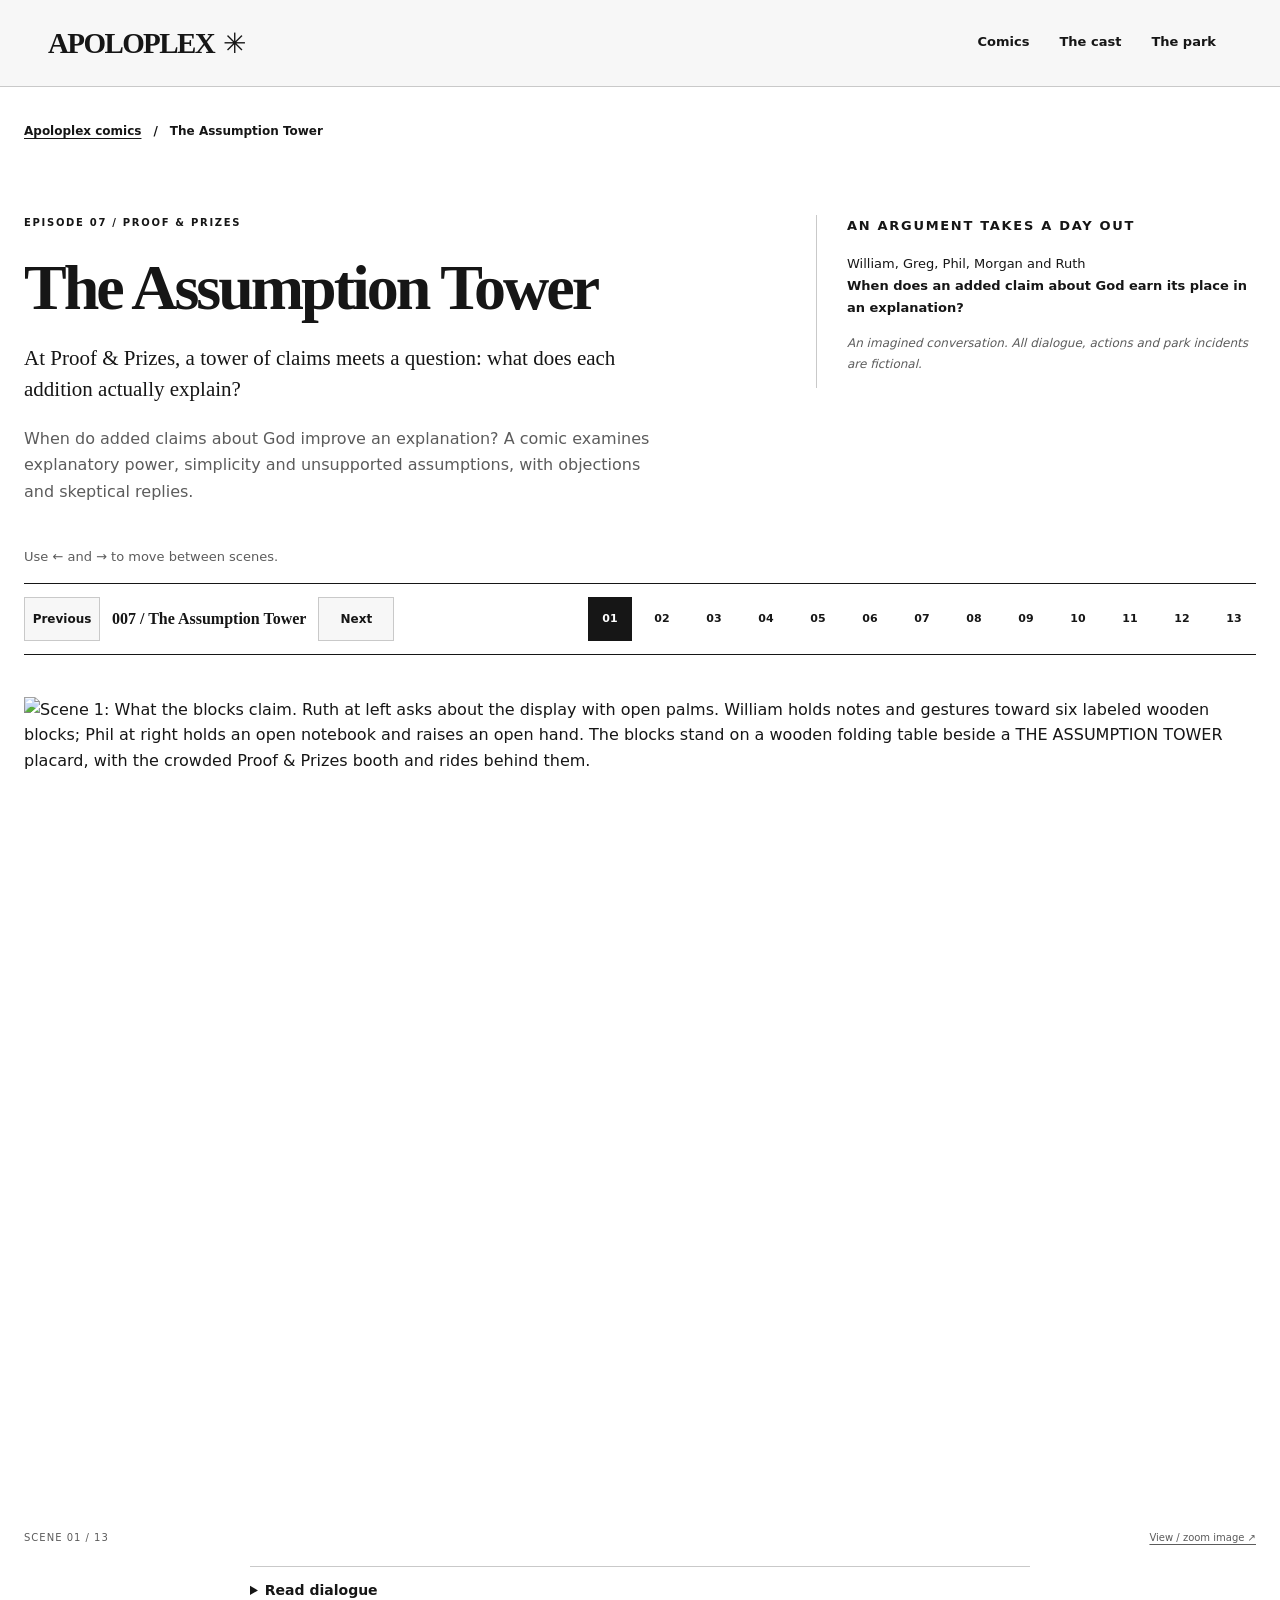
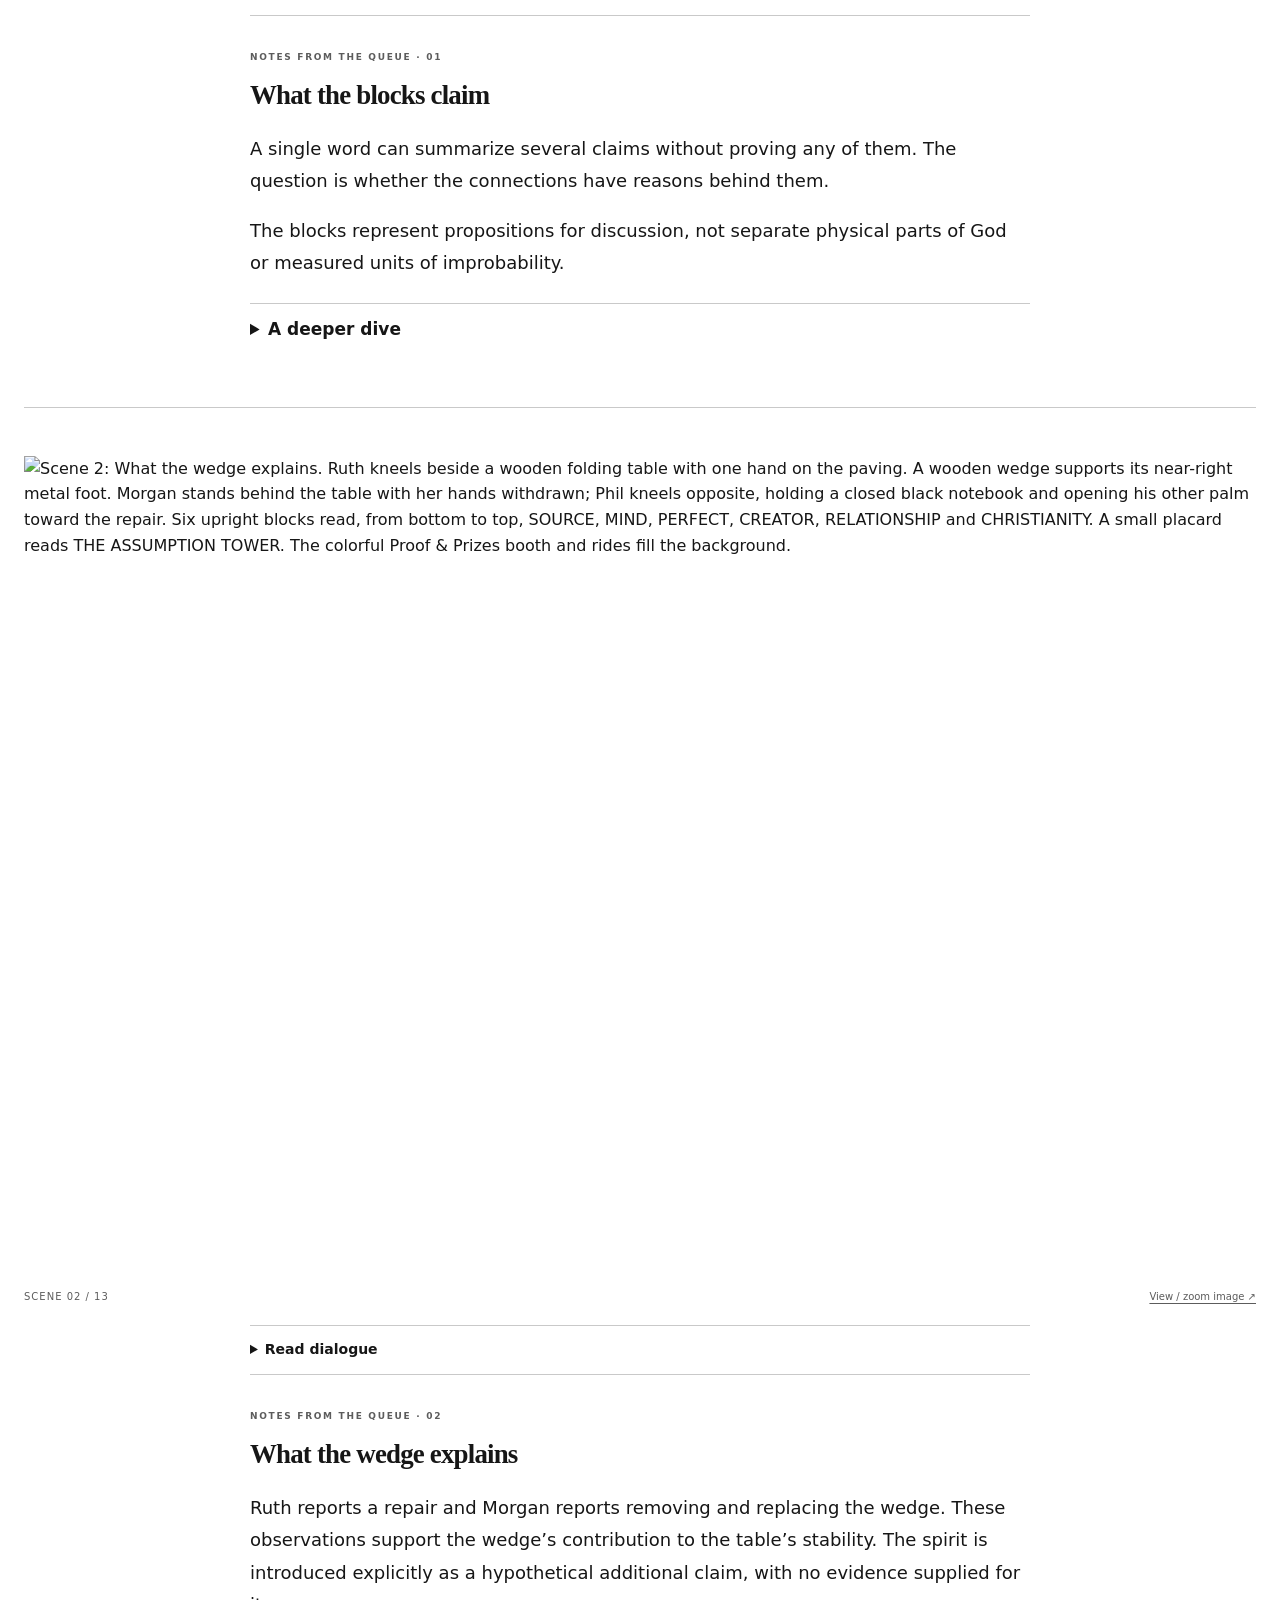
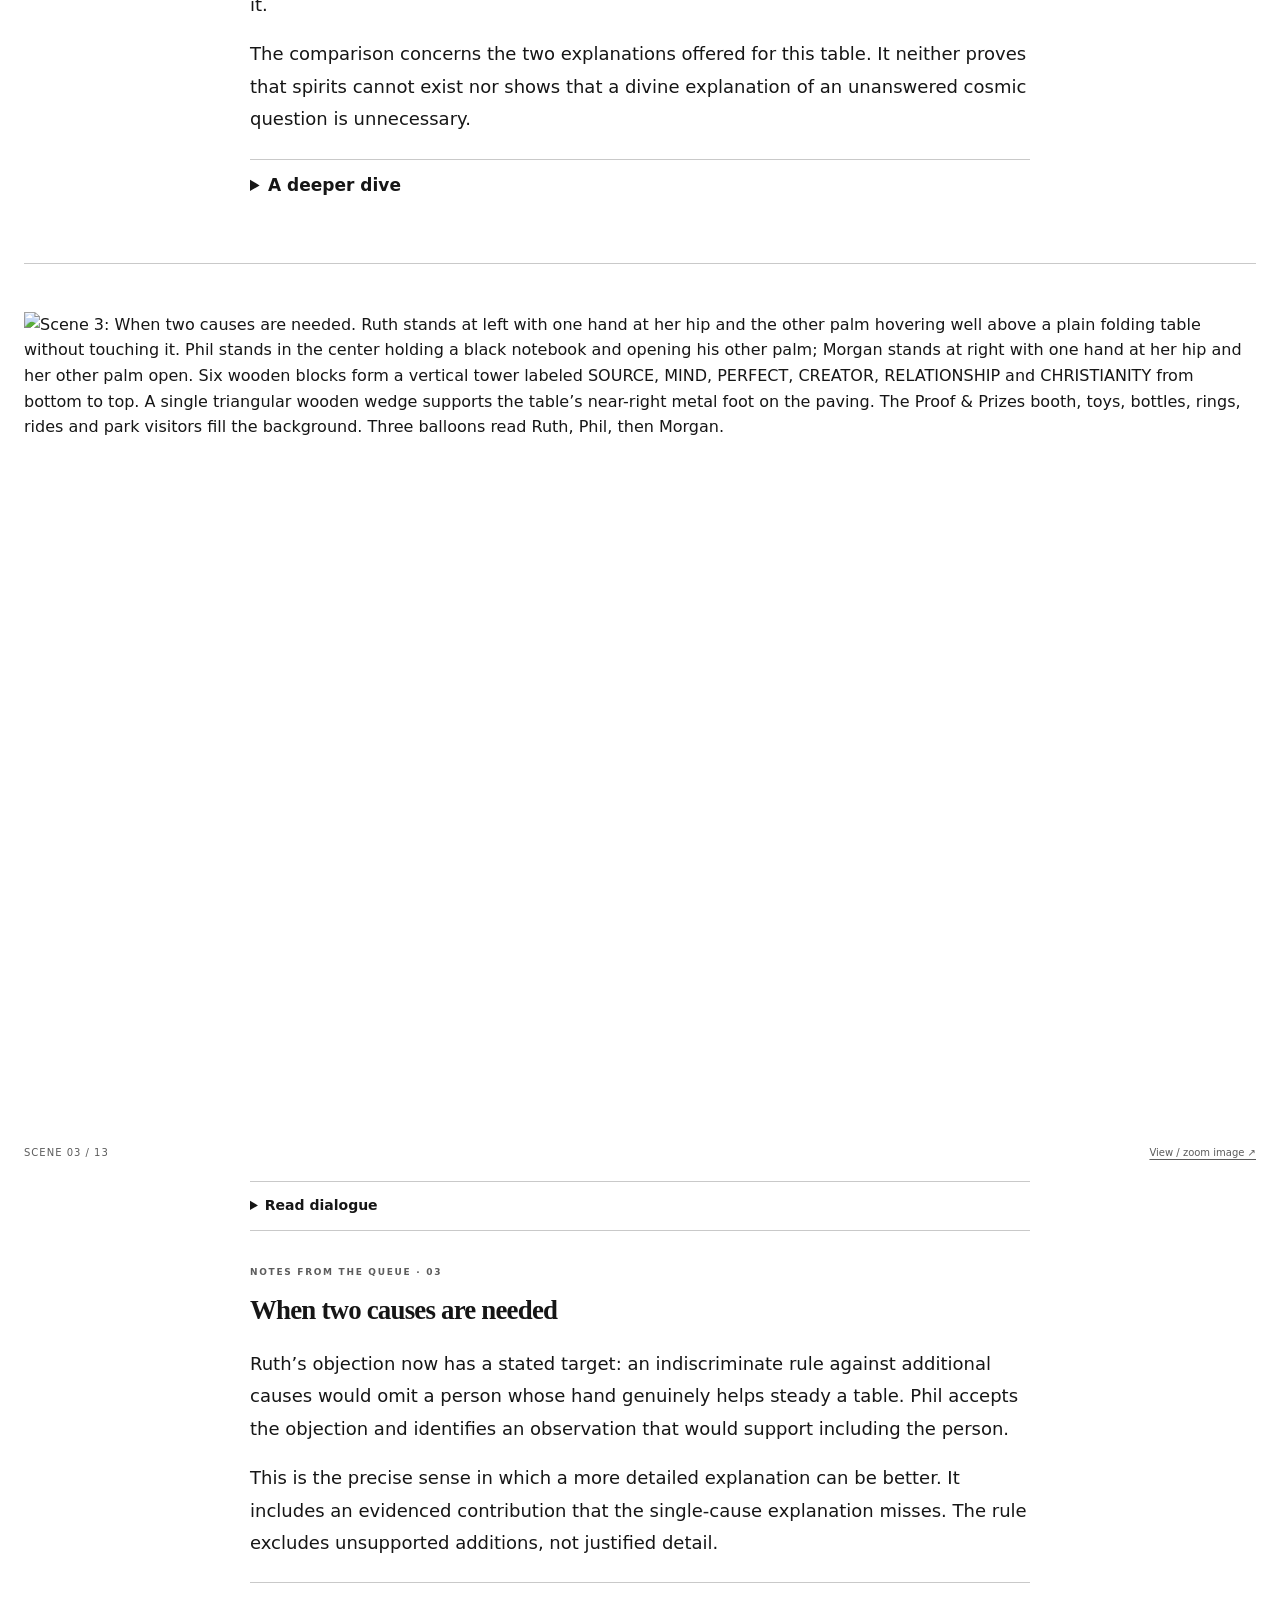
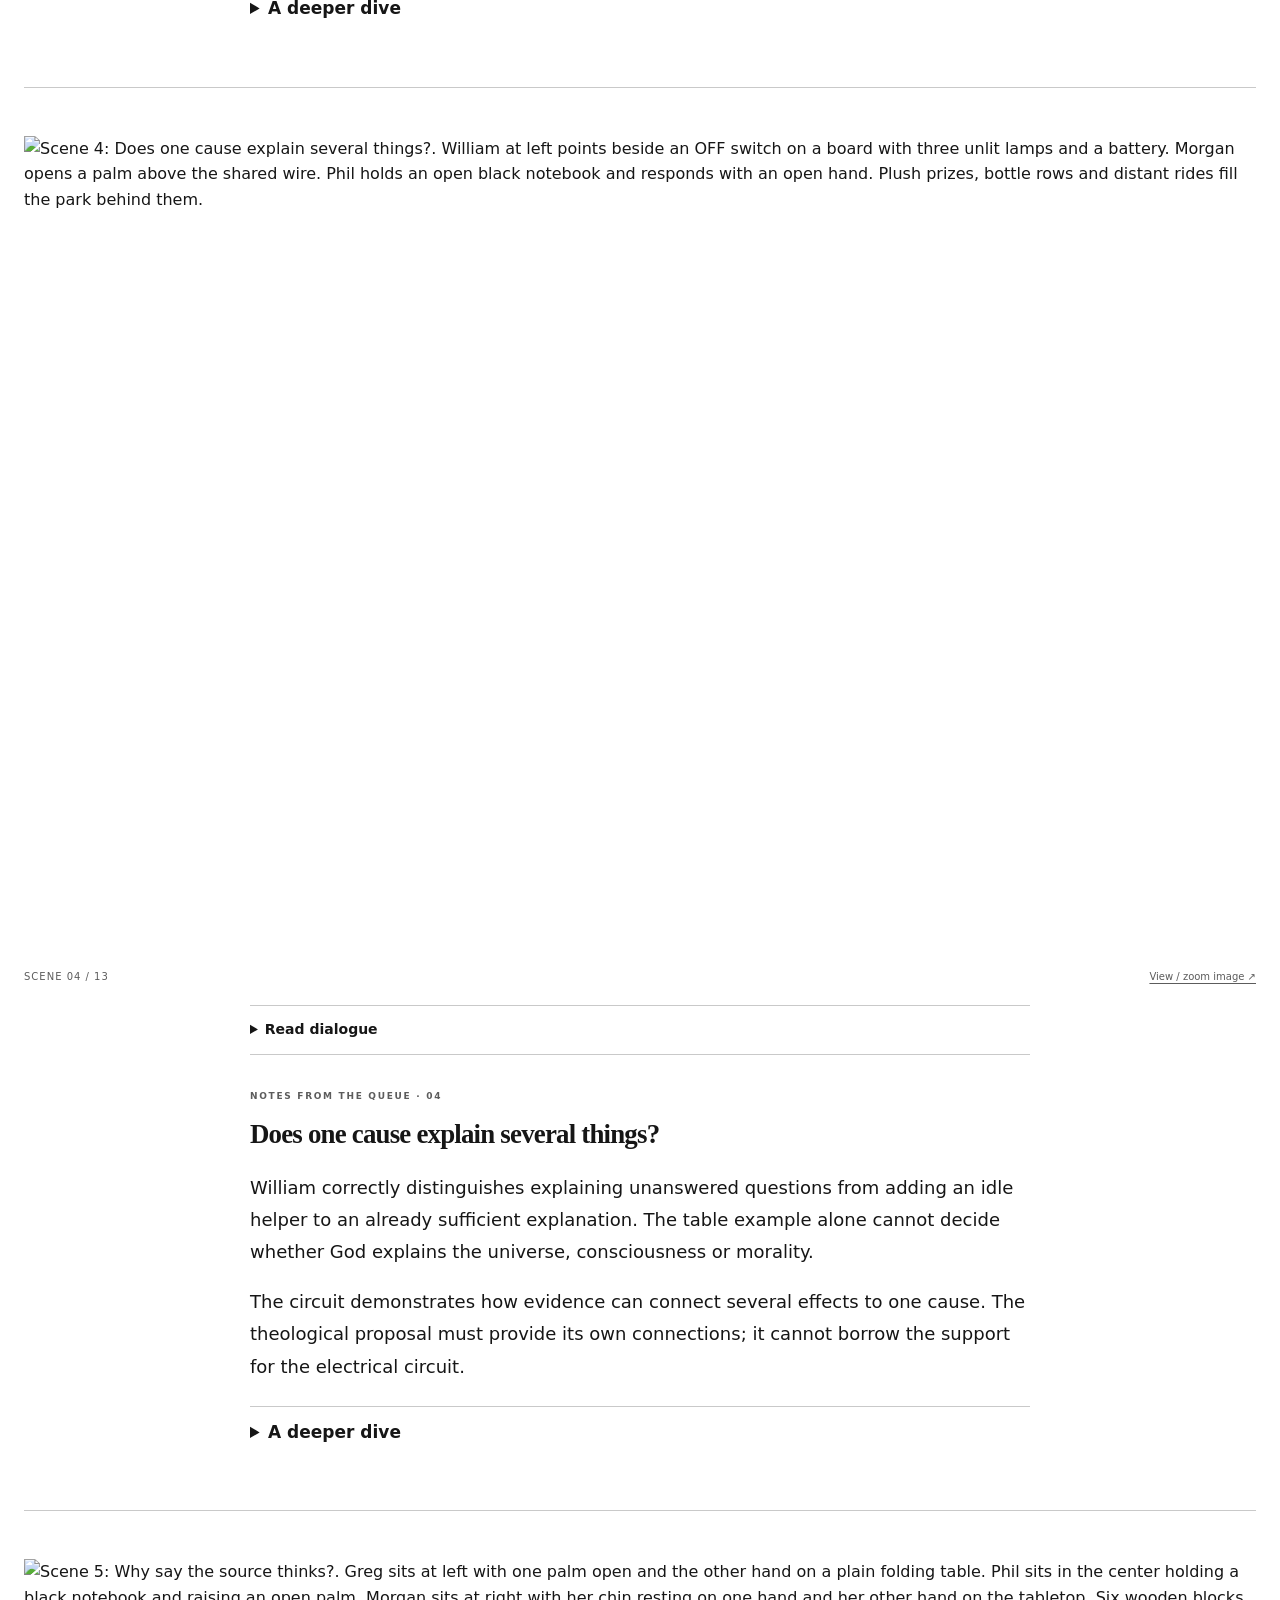
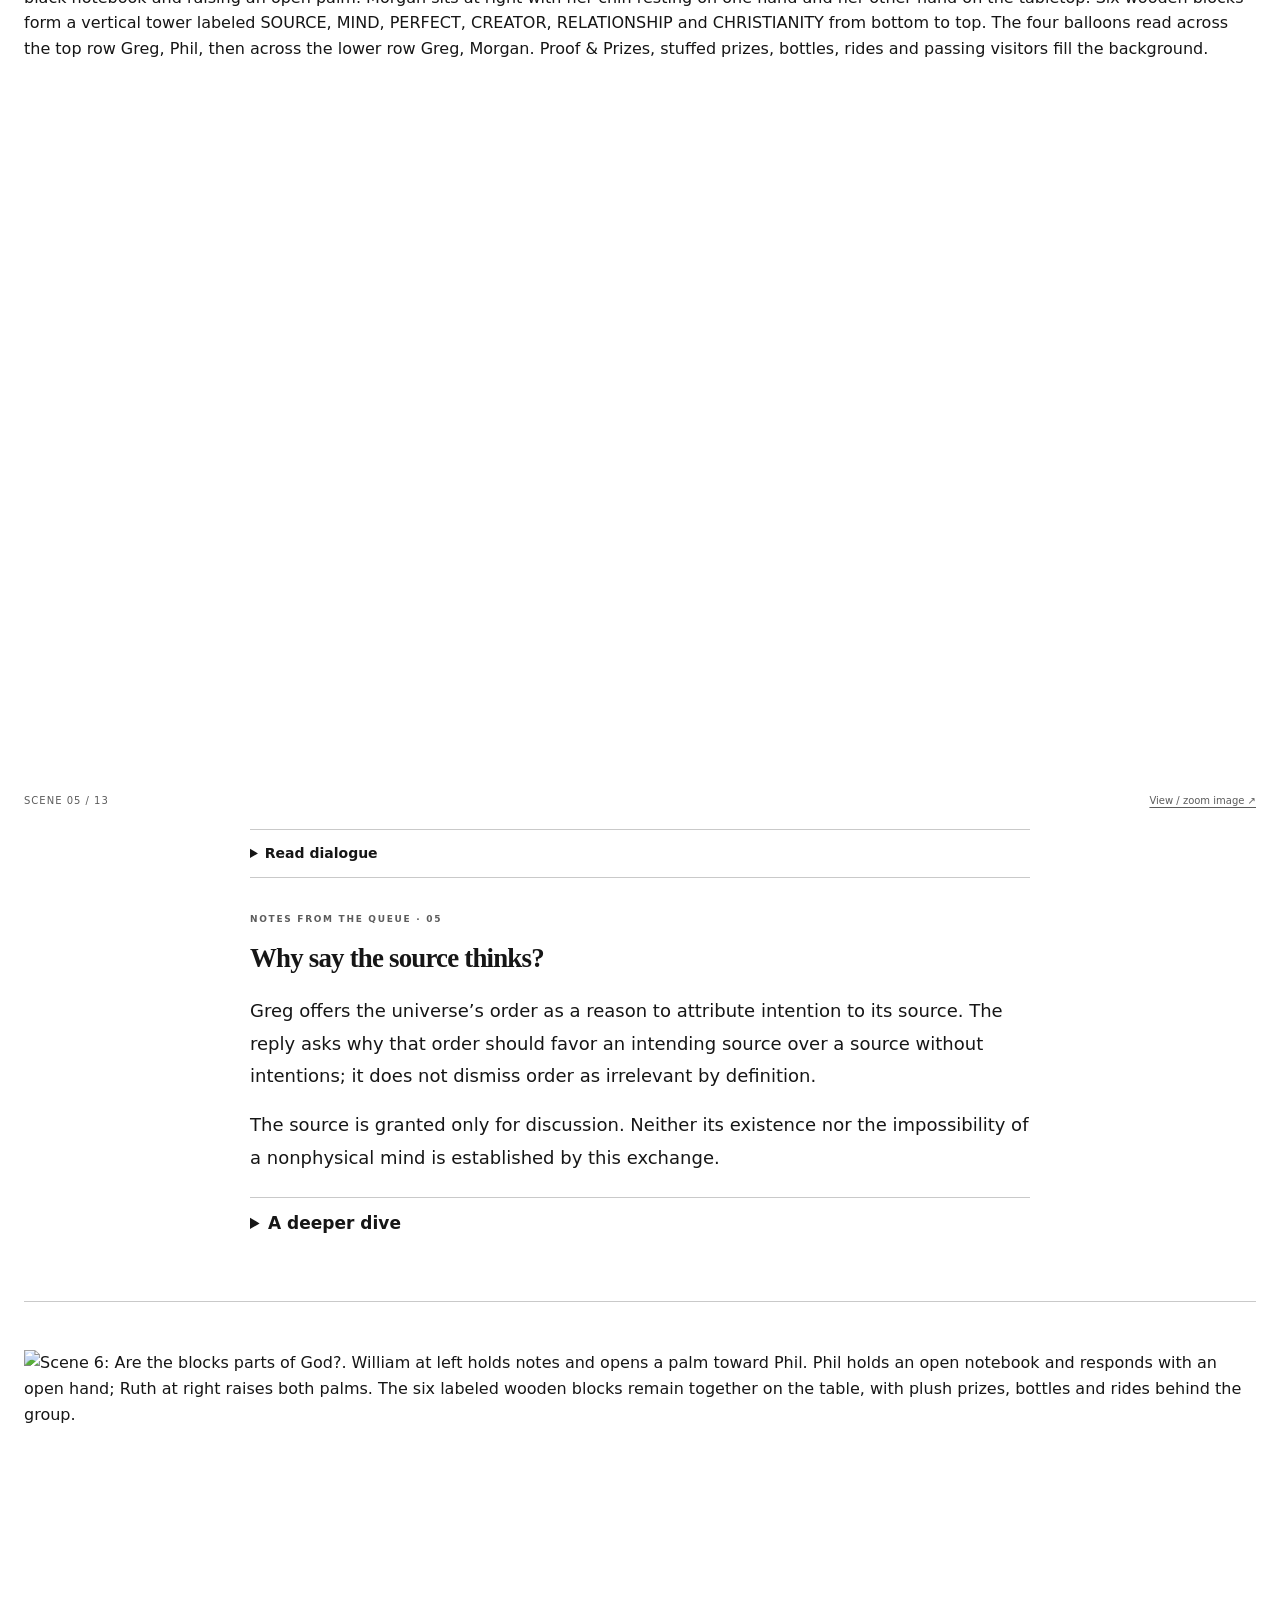
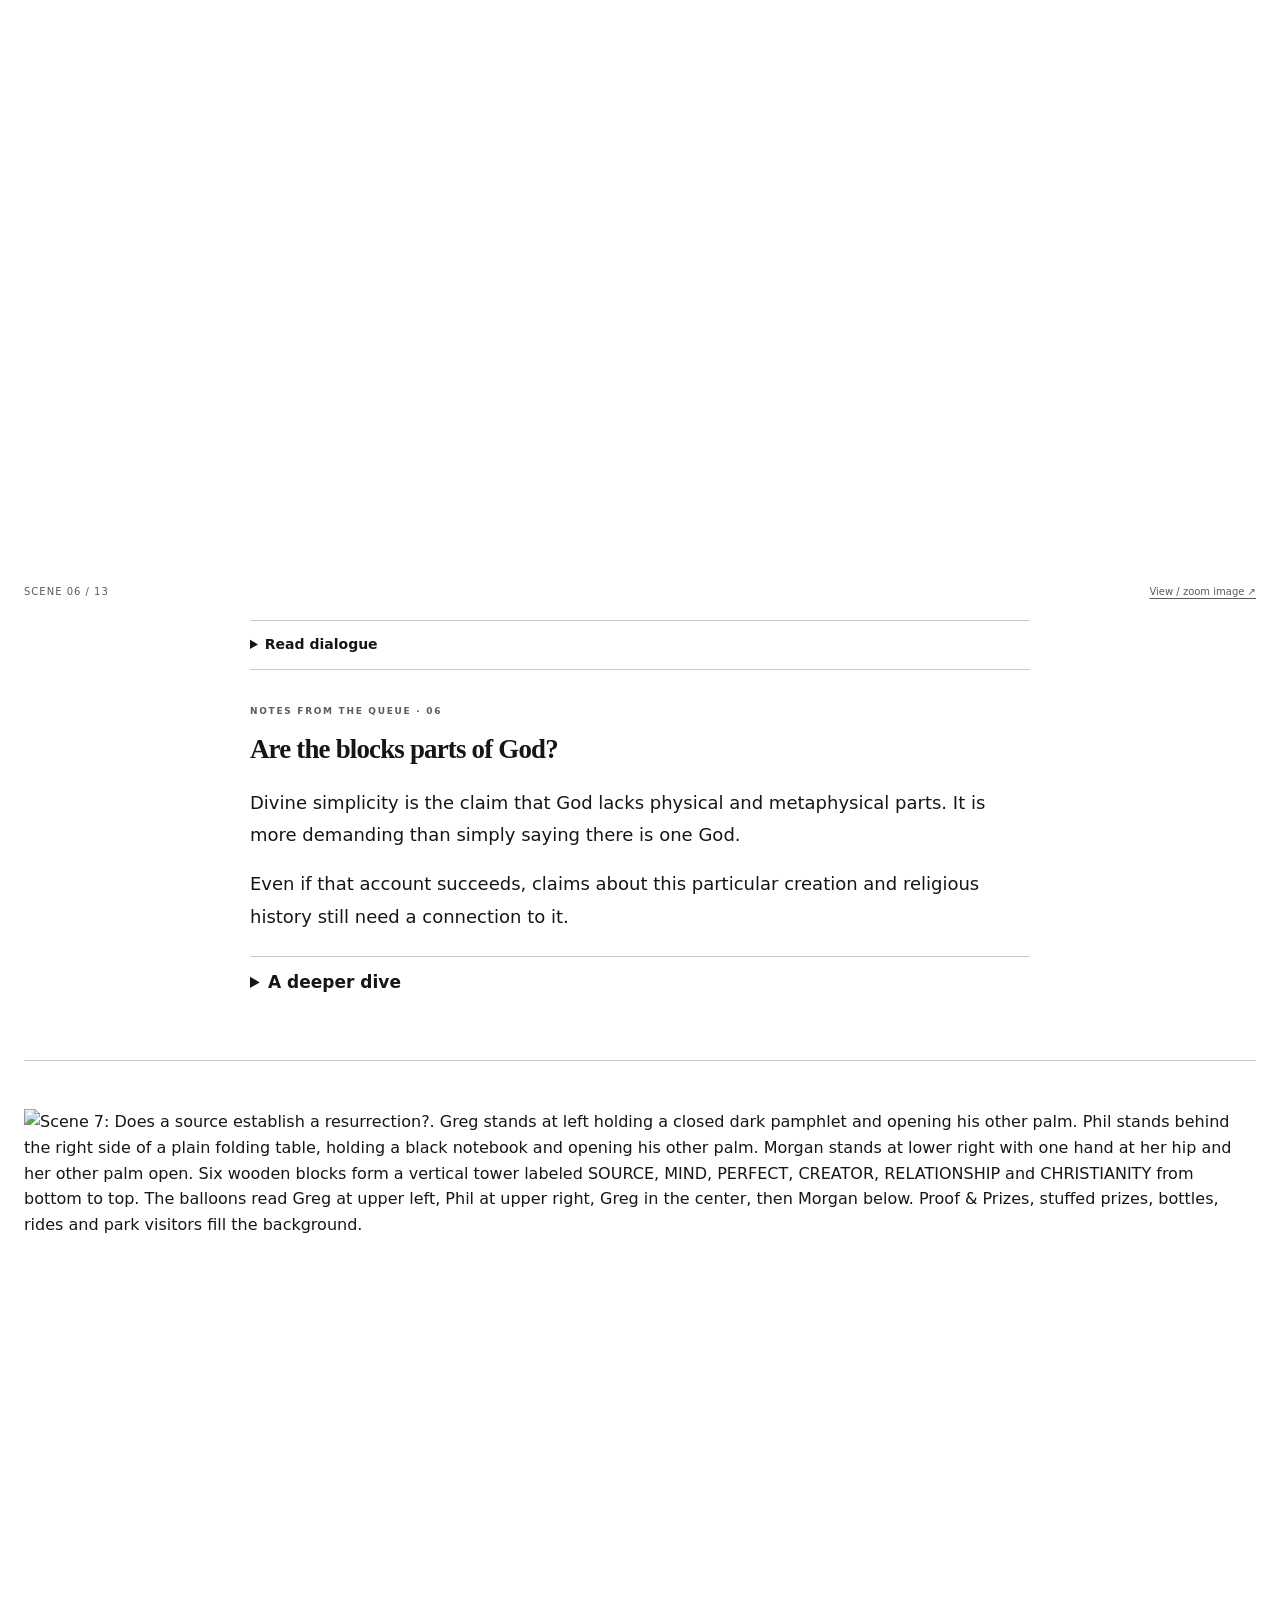
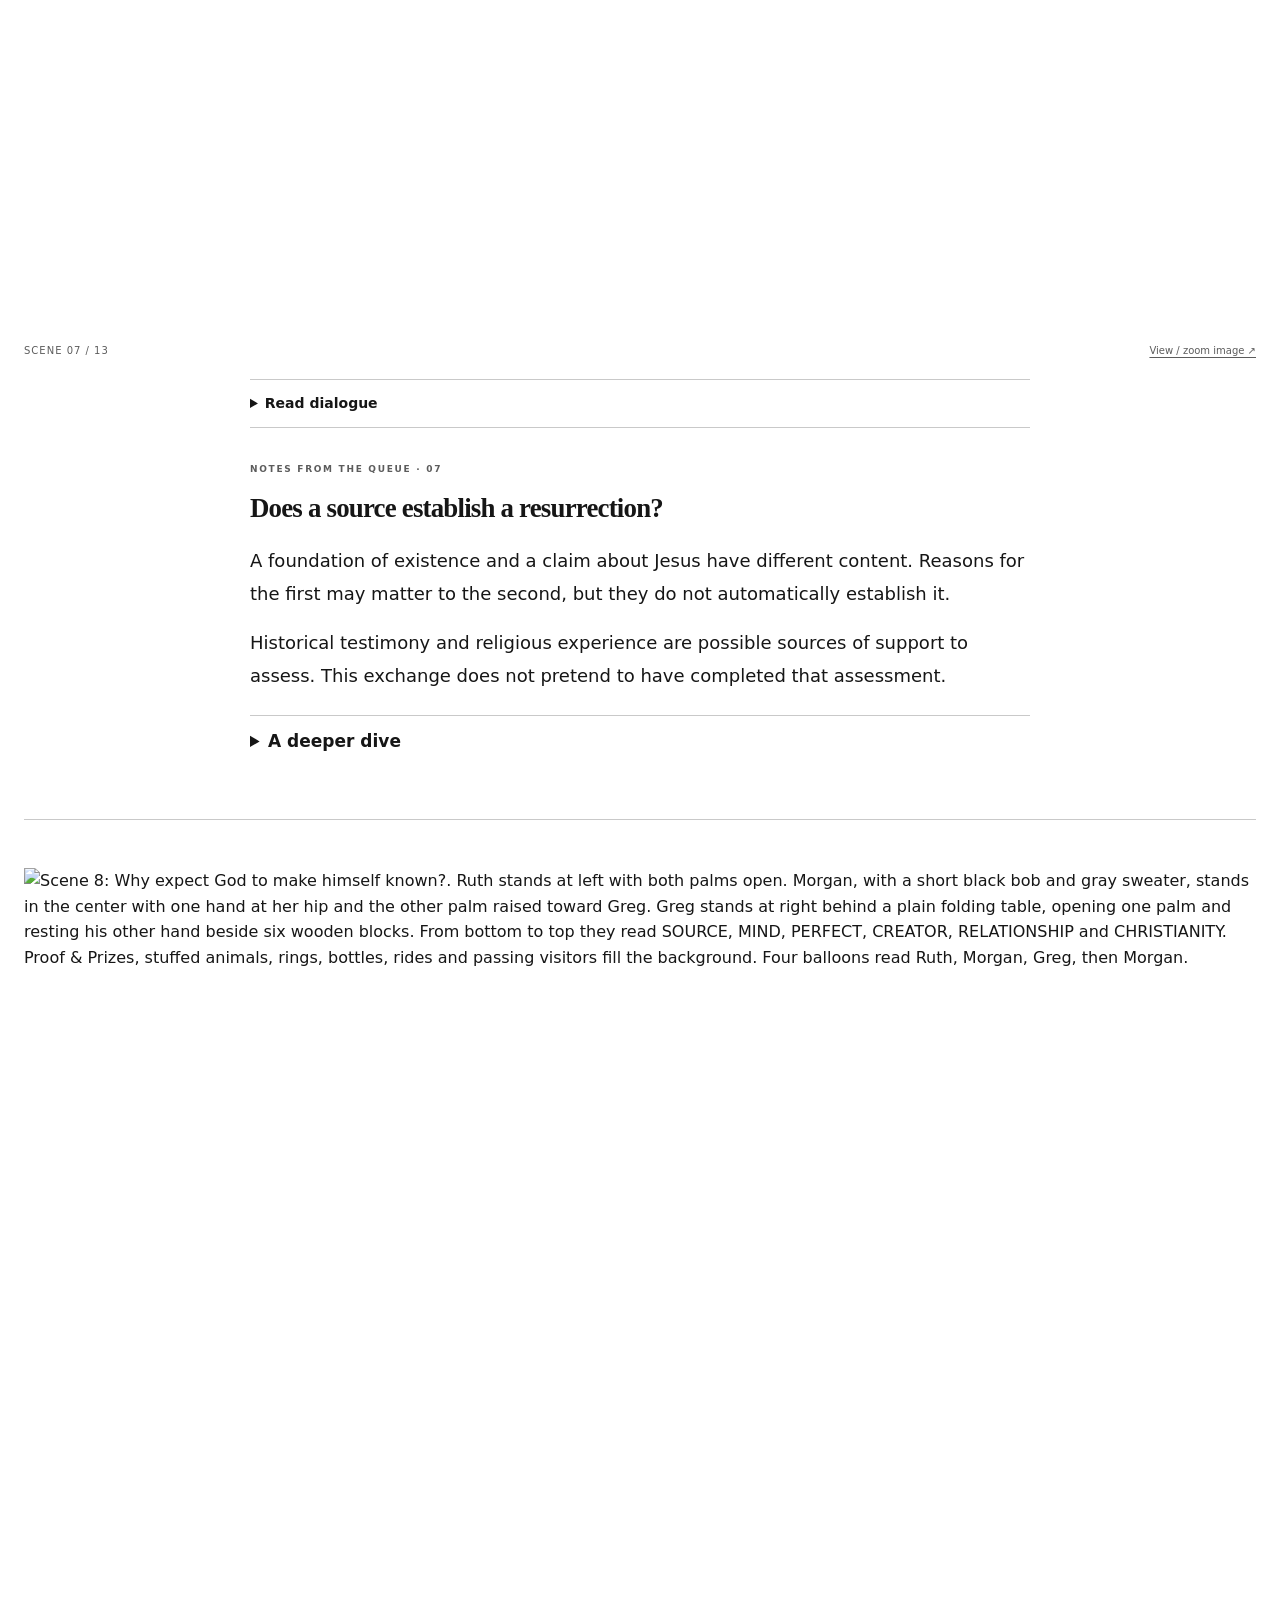
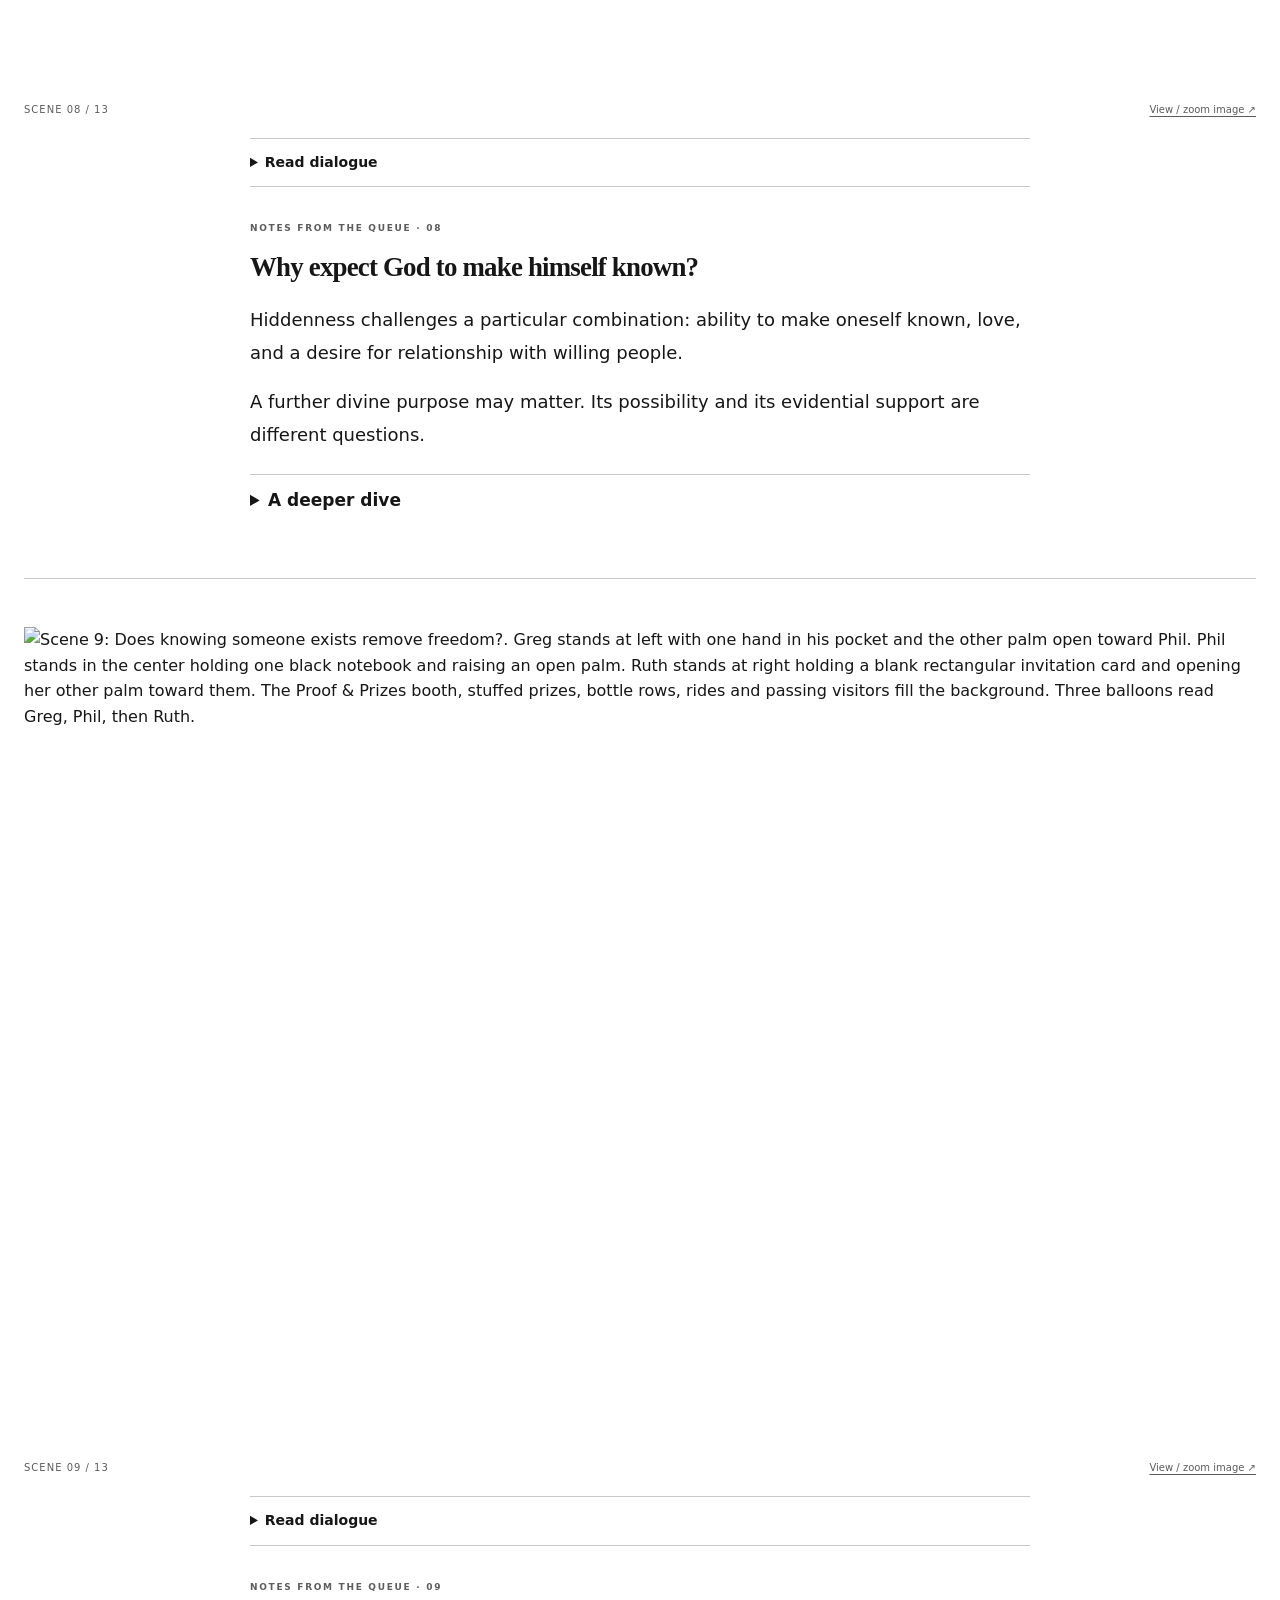
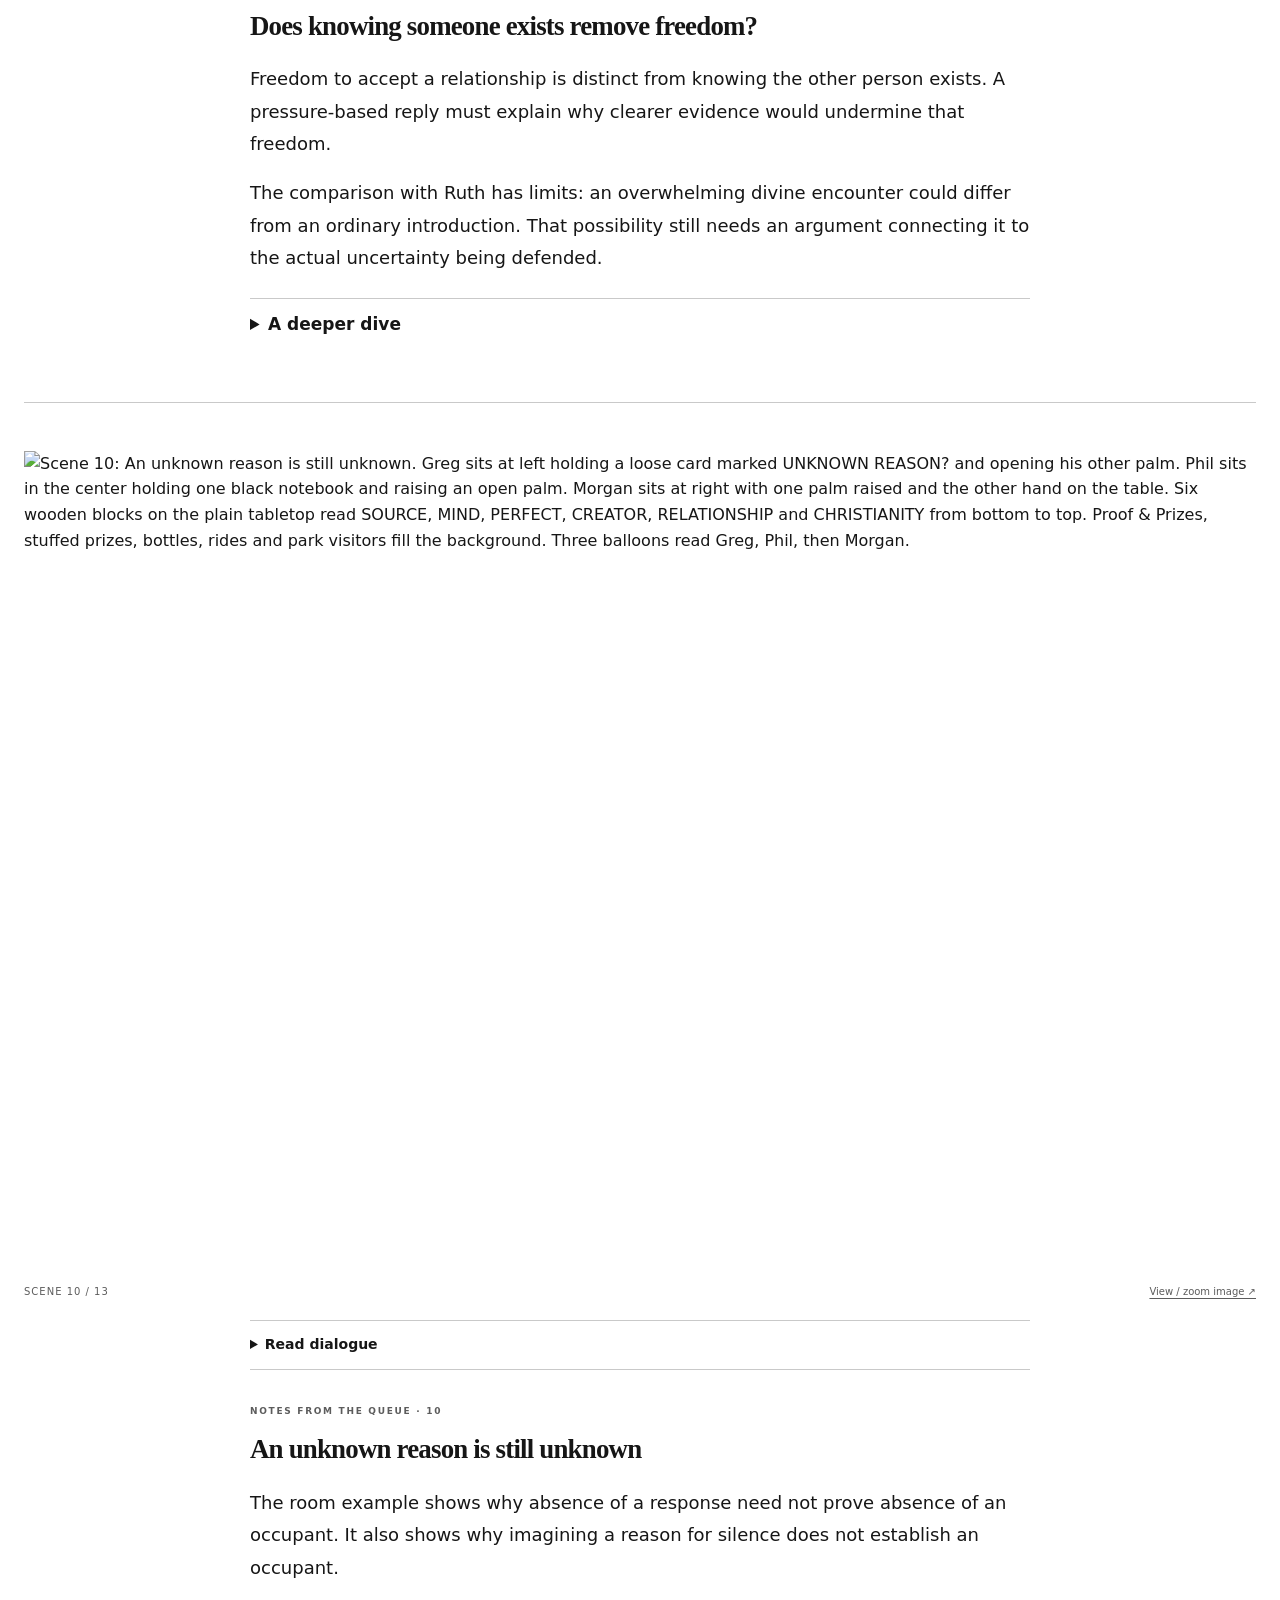
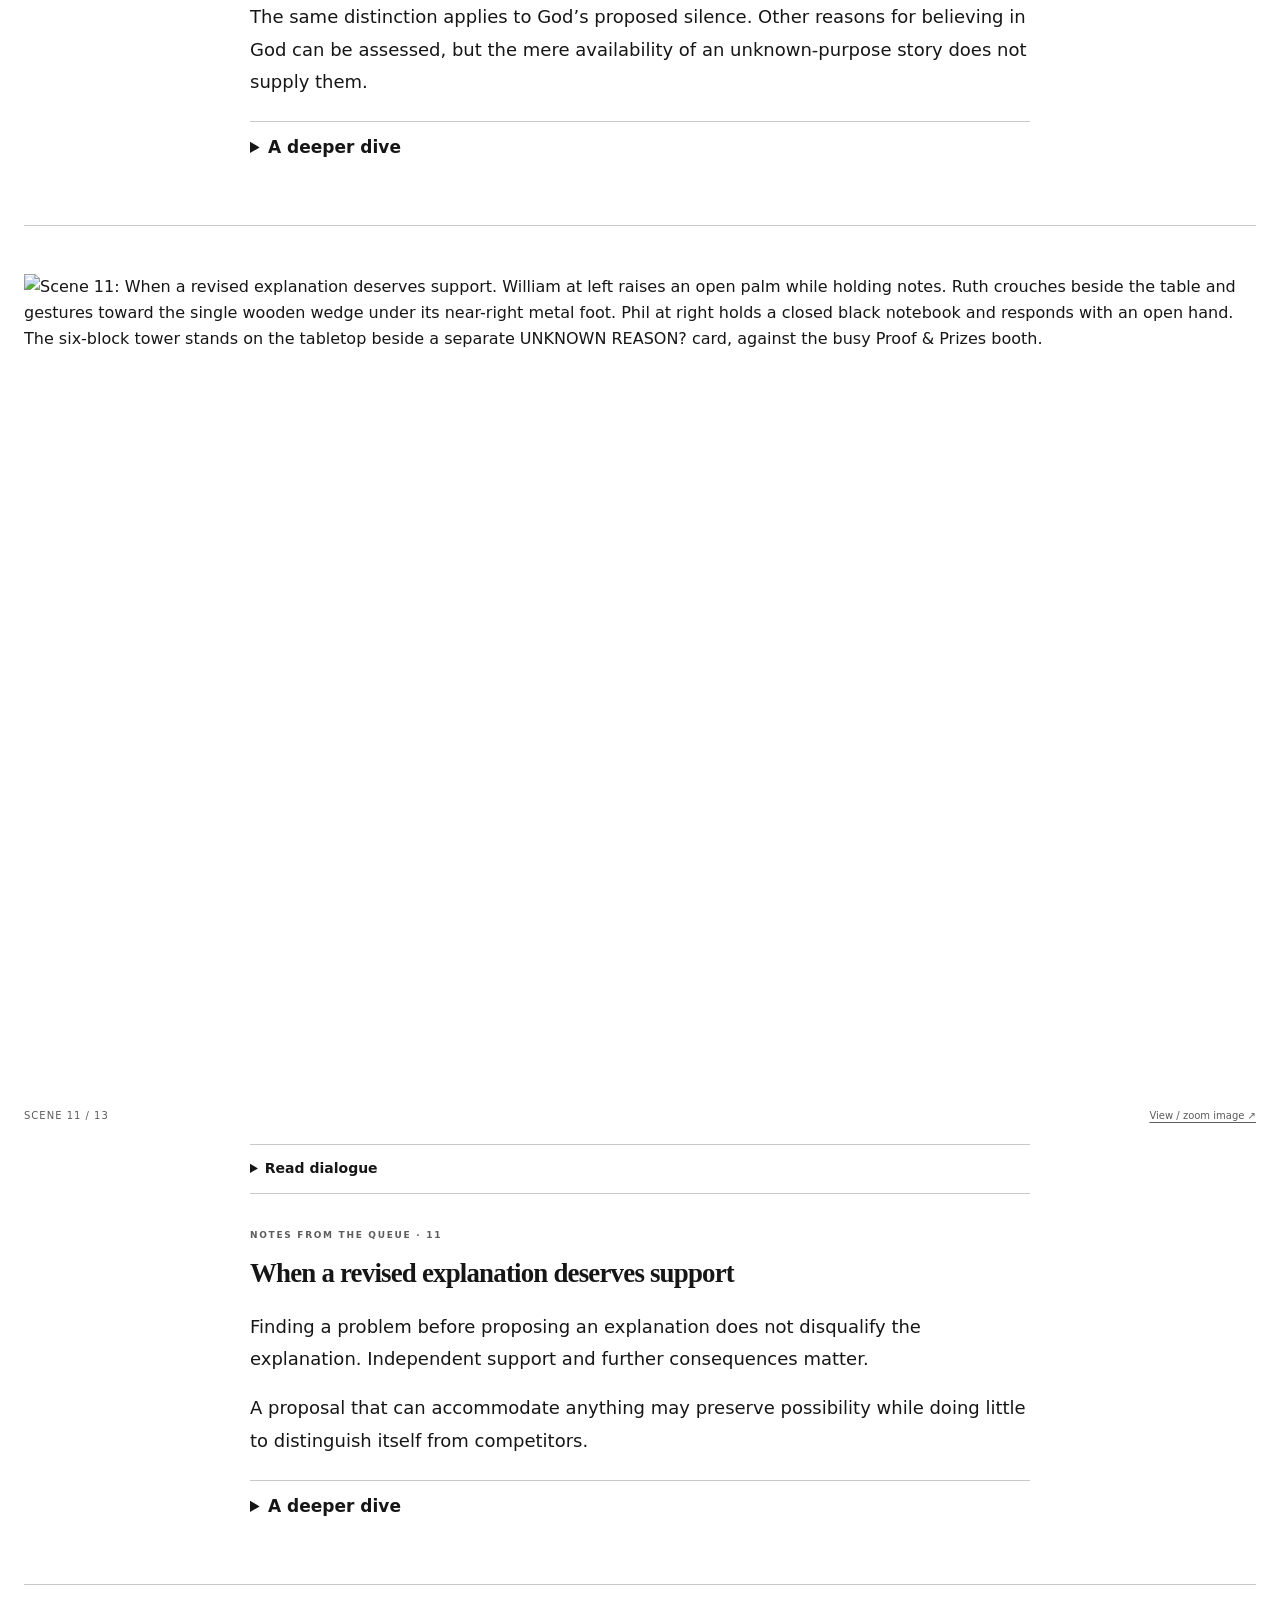
==== commit b9ebdff9: "Complete and audit The Map That Can't Be Wrong in twelve scenes" ====
--- a/comics/the-assumption-tower/index.html
+++ b/comics/the-assumption-tower/index.html
@@ -34,7 +34,7 @@
 <header class="masthead"><div class="header-inner"><a class="wordmark" href="/">APOLOPLEX<span aria-hidden="true">✳</span></a><nav aria-label="Main navigation"><a href="/#comics">Comics</a><a href="/#cast">The cast</a><a href="/#park">The park</a></nav></div></header>
 <main class="comic-reader"><nav class="episode-breadcrumb" aria-label="Breadcrumb"><a href="/">Apoloplex comics</a><span aria-hidden="true">/</span><span aria-current="page">The Assumption Tower</span></nav><header class="episode-heading"><div><p class="eyebrow">Episode 07 / Proof &amp; Prizes</p><h1>The Assumption Tower</h1><p class="episode-deck">At Proof &amp; Prizes, a tower of claims meets a question: what does each addition actually explain?</p><p class="episode-search-summary">When do added claims about God improve an explanation? A comic examines explanatory power, simplicity and unsupported assumptions, with objections and skeptical replies.</p></div><div class="episode-context"><p class="eyebrow">An argument takes a day out</p><p>William, Greg, Phil, Morgan and Ruth<br><strong>When does an added claim about God earn its place in an explanation?</strong></p><p class="fiction-notice">An imagined conversation. All dialogue, actions and park incidents are fictional.</p></div></header>
 <div class="reading-tools"><p>Use ← and → to move between scenes.</p><button type="button" id="resume-reading" hidden>Resume reading</button></div>
-<div class="reader-guide"><div class="reader-episode-navigation" role="navigation" aria-label="Episode navigation"><a class="episode-step" rel="prev" href="/comics/the-floating-fortress/" aria-label="Previous episode: 006 / The Floating Fortress" title="Previous episode: 006 / The Floating Fortress">Previous</a><p class="reader-guide-title">007 / The Assumption Tower</p><button class="episode-step" type="button" disabled aria-label="No next episode">Next</button></div><nav aria-label="Jump to a scene"><a href="#scene-001" aria-label="Go to scene 1: What the blocks claim">01</a><a href="#scene-002" aria-label="Go to scene 2: What the wedge explains">02</a><a href="#scene-003" aria-label="Go to scene 3: When two causes are needed">03</a><a href="#scene-004" aria-label="Go to scene 4: Does one cause explain several things?">04</a><a href="#scene-005" aria-label="Go to scene 5: Why say the source thinks?">05</a><a href="#scene-006" aria-label="Go to scene 6: Are the blocks parts of God?">06</a><a href="#scene-007" aria-label="Go to scene 7: Does a source establish a resurrection?">07</a><a href="#scene-008" aria-label="Go to scene 8: Why expect God to make himself known?">08</a><a href="#scene-009" aria-label="Go to scene 9: Does knowing someone exists remove freedom?">09</a><a href="#scene-010" aria-label="Go to scene 10: An unknown reason is still unknown">10</a><a href="#scene-011" aria-label="Go to scene 11: When a revised explanation deserves support">11</a><a href="#scene-012" aria-label="Go to scene 12: Unanswered questions remain unanswered">12</a><a href="#scene-013" aria-label="Go to scene 13: What would justify another claim?">13</a></nav></div>
+<div class="reader-guide"><div class="reader-episode-navigation" role="navigation" aria-label="Episode navigation"><a class="episode-step" rel="prev" href="/comics/the-floating-fortress/" aria-label="Previous episode: 006 / The Floating Fortress" title="Previous episode: 006 / The Floating Fortress">Previous</a><p class="reader-guide-title">007 / The Assumption Tower</p><a class="episode-step" rel="next" href="/comics/the-map-that-cant-be-wrong/" aria-label="Next episode: 008 / The Map That Can&#x27;t Be Wrong" title="Next episode: 008 / The Map That Can&#x27;t Be Wrong">Next</a></div><nav aria-label="Jump to a scene"><a href="#scene-001" aria-label="Go to scene 1: What the blocks claim">01</a><a href="#scene-002" aria-label="Go to scene 2: What the wedge explains">02</a><a href="#scene-003" aria-label="Go to scene 3: When two causes are needed">03</a><a href="#scene-004" aria-label="Go to scene 4: Does one cause explain several things?">04</a><a href="#scene-005" aria-label="Go to scene 5: Why say the source thinks?">05</a><a href="#scene-006" aria-label="Go to scene 6: Are the blocks parts of God?">06</a><a href="#scene-007" aria-label="Go to scene 7: Does a source establish a resurrection?">07</a><a href="#scene-008" aria-label="Go to scene 8: Why expect God to make himself known?">08</a><a href="#scene-009" aria-label="Go to scene 9: Does knowing someone exists remove freedom?">09</a><a href="#scene-010" aria-label="Go to scene 10: An unknown reason is still unknown">10</a><a href="#scene-011" aria-label="Go to scene 11: When a revised explanation deserves support">11</a><a href="#scene-012" aria-label="Go to scene 12: Unanswered questions remain unanswered">12</a><a href="#scene-013" aria-label="Go to scene 13: What would justify another claim?">13</a></nav></div>
 <article id="story" aria-label="The Assumption Tower, 13 scenes with explanatory notes"><section class="comic-row" id="scene-001" aria-labelledby="title-001">
 <figure class="scene-art"><a class="scene-link" href="/assets/comics/the-assumption-tower/001-watercolor.webp" data-scene="001" aria-label="View and zoom scene 1: What the blocks claim" aria-describedby="description-001"><img src="/assets/comics/the-assumption-tower/001-watercolor-768w.webp?v=15b0790b3707" srcset="/assets/comics/the-assumption-tower/001-watercolor-768w.webp?v=15b0790b3707 768w, /assets/comics/the-assumption-tower/001-watercolor-1152w.webp?v=544db92c7dcf 1152w, /assets/comics/the-assumption-tower/001-watercolor.webp 1536w" sizes="(max-width: 500px) calc(100vw - 24px), (max-width: 1100px) calc(100vw - 40px), 1536px" width="1536" height="1024" alt="Scene 1: What the blocks claim. Ruth at left asks about the display with open palms. William holds notes and gestures toward six labeled wooden blocks; Phil at right holds an open notebook and raises an open hand. The blocks stand on a wooden folding table beside a THE ASSUMPTION TOWER placard, with the crowded Proof &amp; Prizes booth and rides behind them." fetchpriority="high" decoding="async"></a><figcaption><span>SCENE 01 / 13</span><a href="/assets/comics/the-assumption-tower/001-watercolor.webp" data-scene="001">View / zoom image ↗</a></figcaption></figure>
 <details class="scene-transcript scene-dialogue"><summary>Read dialogue</summary><p class="scene-description" id="description-001">Ruth at left asks about the display with open palms. William holds notes and gestures toward six labeled wooden blocks; Phil at right holds an open notebook and raises an open hand. The blocks stand on a wooden folding table beside a THE ASSUMPTION TOWER placard, with the crowded Proof &amp; Prizes booth and rides behind them.</p><div class="transcript"><p><strong>Ruth:</strong> I’m a Christian, but I don’t understand your display. What does each block claim about God?</p><p><strong>William:</strong> Reality has a source. That source is a mind with unlimited power and knowledge, and perfect goodness. This God created our universe, wants a relationship with us, and revealed himself through Jesus. The blocks list those Christian claims.</p><p><strong>Phil:</strong> I’m not a believer. Even if we establish that reality has a source, why conclude that the source thinks, is perfectly good, or revealed himself through Jesus? Each conclusion needs support. Listing the claims together does not establish the connections between them.</p></div></details>
@@ -110,7 +110,7 @@
 <button type="submit">Send private feedback</button>
 <p class="feedback-privacy" id="feedback-privacy">Delivered by <a href="https://formsubmit.co/privacy.pdf">FormSubmit</a>, which retains submissions for 30 days. You may be asked to complete a spam check before sending.</p>
 </form></section></details>
-<nav class="comic-navigation" aria-label="More comics"><a rel='prev' href='/comics/the-floating-fortress/'>← Previous comic: The Floating Fortress</a><a href='/#comics'>All comics</a></nav>
+<nav class="comic-navigation" aria-label="More comics"><a rel='prev' href='/comics/the-floating-fortress/'>← Previous comic: The Floating Fortress</a><a href='/#comics'>All comics</a><a rel='next' href='/comics/the-map-that-cant-be-wrong/'>Next comic: The Map That Can&#x27;t Be Wrong →</a></nav>
 <section class="episode-end"><p class="eyebrow">Each added claim needs a reason.</p><h2>Keep the questions coming.</h2><div class="hero-links"><a class="text-link" href="/#park">Wander the park ↗</a><a class="text-link" href="#top">Back to the beginning ↑</a></div></section>
 </main><footer><a class="wordmark" href="/">APOLOPLEX<span aria-hidden="true">✳</span></a><p>Original fictional satire. Imagined conversations, very real questions.<br>Caricatures of public figures; no affiliation or endorsement implied.</p><span>By Phil</span></footer>
 <dialog id="scene-viewer" aria-labelledby="scene-viewer-title"><div class="viewer-toolbar"><h2 id="scene-viewer-title"></h2><button type="button" id="scene-close" aria-label="Close enlarged scene">Close <span aria-hidden="true">×</span></button></div><div class="full-scene" id="scene-image-viewport" tabindex="-1" role="region" aria-label="Comic image; scroll to pan when enlarged"><img id="full-scene-image" alt=""><p id="scene-image-status" role="status"></p></div><div class="scene-viewer-controls"><button type="button" id="scene-zoom" aria-pressed="false" aria-controls="scene-image-viewport">Zoom in</button><a id="scene-original" class="text-link" href="/assets/comics/the-assumption-tower/001-watercolor.webp">Open original size ↗</a></div><p id="scene-zoom-hint">Choose Zoom in for full-size lettering.</p><div class="viewer-navigation"><button type="button" id="scene-prev">← Previous</button><span id="scene-count" aria-live="polite"></span><button type="button" id="scene-next">Next →</button></div><div class="viewer-reading"><details class="scene-transcript" id="viewer-accessibility"><summary>Read dialogue</summary><p id="viewer-scene-description"></p><div class="transcript" id="viewer-dialogue"></div></details><details id="viewer-transcript"><summary>A deeper dive</summary><div class="deeper-dive-content" id="viewer-deeper-dive"></div></details></div></dialog>
